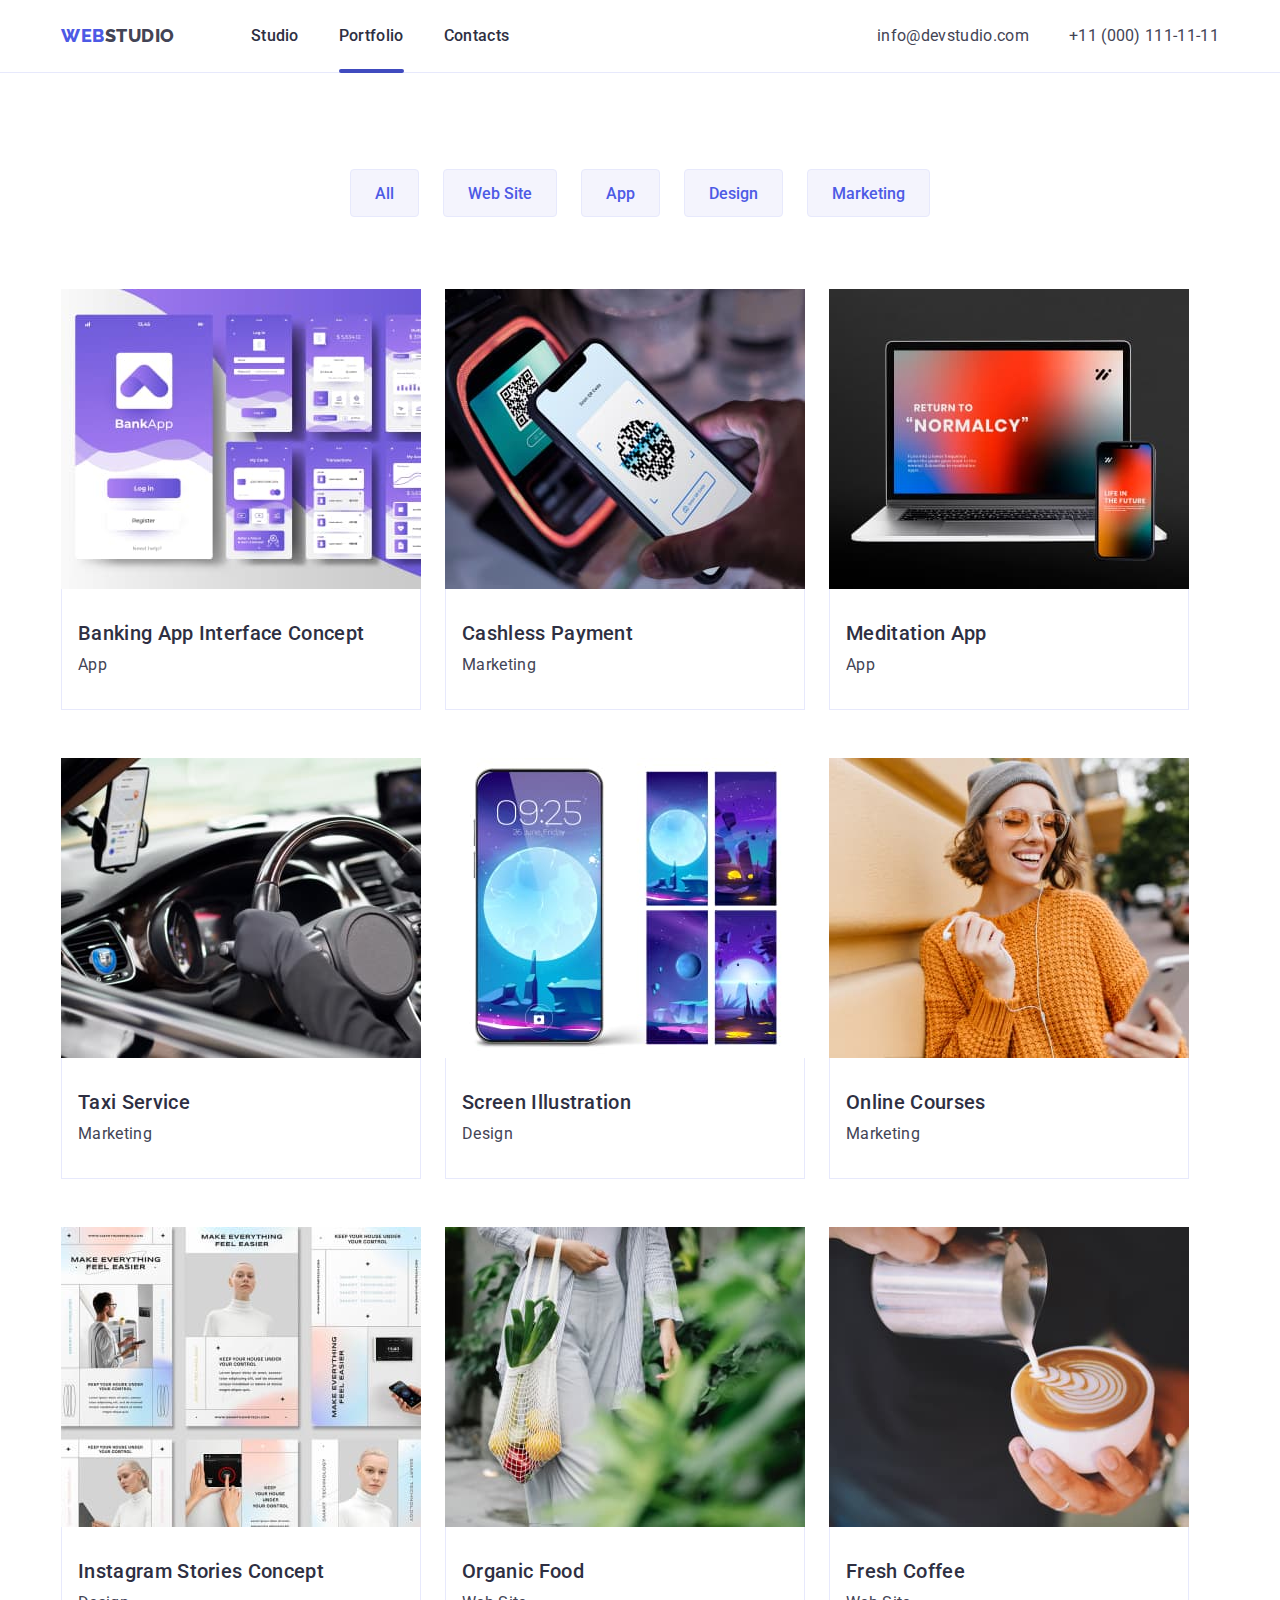
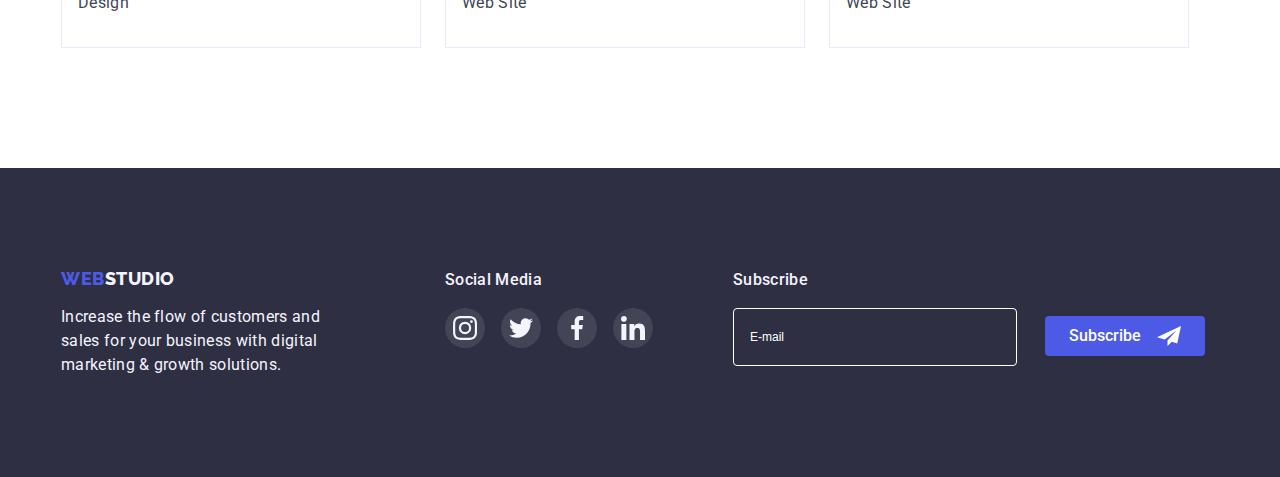
==== portfolio.html @ fed039e0 "Initial commit" ====
<!DOCTYPE html>
<html lang="en">
  <head>
    <meta charset="UTF-8" />
    <meta http-equiv="X-UA-Compatible" content="IE=edge" />
    <meta name="viewport" content="width=device-width, initial-scale=1.0" />
    <link
      href="https://fonts.googleapis.com/css2?family=Raleway:wght@800&family=Roboto:wght@400;500;700&display=swap"
      rel="stylesheet"
    />
    <link
      rel="stylesheet"
      href="https://cdnjs.cloudflare.com/ajax/libs/modern-normalize/1.1.0/modern-normalize.min.css"
      integrity="sha512-wpPYUAdjBVSE4KJnH1VR1HeZfpl1ub8YT/NKx4PuQ5NmX2tKuGu6U/JRp5y+Y8XG2tV+wKQpNHVUX03MfMFn9Q=="
      crossorigin="anonymous"
      referrerpolicy="no-referrer"
    />
    <link rel="stylesheet" href="./css/styles.css" />
    <title>Portfolio</title>
  </head>
  <body>
    <!-- Header Section - Done -->
    <header class="header-section">
      <div class="container">
        <div class="header-container">
          <nav class="navigation-tabs">
            <a href="./index.html" class="web-studio-title top-logo"
              ><span class="web-color">WEB</span>STUDIO</a
            >
            <ul class="tabs-list">
              <li><a href="./index.html" class="tab-item">Studio</a></li>
              <li>
                <a href="./portfolio.html" class="tab-item active">Portfolio</a>
              </li>
              <li><a href="#" class="tab-item">Contacts</a></li>
            </ul>
          </nav>
          <address class="address">
            <ul class="address-list">
              <li>
                <a href="mailto:info@devstudio.com" class="address-item"
                  >info@devstudio.com</a
                >
              </li>
              <li>
                <a href="tel:+110001111111" class="address-item"
                  >+11 (000) 111-11-11</a
                >
              </li>
            </ul>
          </address>
        </div>
      </div>
    </header>
    <!--Main Section - Unique -->
    <main>
      <!-- Portfolio Section -->
      <section class="portfolio-section">
        <!-- Portfolio Buttons - Done -->
        <h1 class="visually-hidden">Portfolio Tab</h1>
        <div class="container">
          <ul class="buttons-list">
            <li>
              <button type="button" class="button portfolio-button">All</button>
            </li>
            <li>
              <button type="button" class="button portfolio-button">
                Web Site
              </button>
            </li>
            <li>
              <button type="button" class="button portfolio-button">App</button>
            </li>
            <li>
              <button type="button" class="button portfolio-button">
                Design
              </button>
            </li>
            <li>
              <button type="button" class="button portfolio-button">
                Marketing
              </button>
            </li>
          </ul>
          <!-- Portfolio Cards -->
          <h2 class="visually-hidden">Cards</h2>
          <ul class="portfolio-list">
            <li class="portfolio-item">
              <a href="" class="portfolio-card">
                <div class="portfolio-hidden-container">
                  <img
                    src="./images/portfolio/1-banking-app-interface-concept.jpg"
                    alt="Banking App Interface Concept"
                    width="360"
                    height="300"
                  />
                  <div class="hidden-text-overlay">
                    <p class="portfolio-hidden-desc">
                      14 Stylish and User-Friendly App Design Concepts · Task
                      Manager App · Calorie Tracker App · Exotic Fruit Ecommerce
                      App · Cloud Storage App
                    </p>
                  </div>
                </div>
                <div class="portfolio-desc">
                  <h3 class="h3-title">Banking App Interface Concept</h3>
                  <p>App</p>
                </div>
              </a>
            </li>
            <li class="portfolio-item">
              <a href="" class="portfolio-card">
                <div class="portfolio-hidden-container">
                  <img
                    src="./images/portfolio/2-cashless-payment.jpg"
                    alt="Cashless Payment"
                    width="360"
                    height="300"
                  />
                  <div class="hidden-text-overlay">
                    <p class="portfolio-hidden-desc">
                      14 Stylish and User-Friendly App Design Concepts · Task
                      Manager App · Calorie Tracker App · Exotic Fruit Ecommerce
                      App · Cloud Storage App
                    </p>
                  </div>
                </div>
                <div class="portfolio-desc">
                  <h3 class="h3-title">Cashless Payment</h3>
                  <p>Marketing</p>
                </div>
              </a>
            </li>
            <li class="portfolio-item">
              <a href="" class="portfolio-card">
                <div class="portfolio-hidden-container">
                  <img
                    src="./images/portfolio/3-meditation-app.jpg"
                    alt="Meditaion App"
                    width="360"
                    height="300"
                  />
                  <div class="hidden-text-overlay">
                    <p class="portfolio-hidden-desc">
                      14 Stylish and User-Friendly App Design Concepts · Task
                      Manager App · Calorie Tracker App · Exotic Fruit Ecommerce
                      App · Cloud Storage App
                    </p>
                  </div>
                </div>
                <div class="portfolio-desc">
                  <h3 class="h3-title">Meditation App</h3>
                  <p>App</p>
                </div>
              </a>
            </li>
            <li class="portfolio-item">
              <a href="" class="portfolio-card">
                <div class="portfolio-hidden-container">
                  <img
                    src="./images/portfolio/4-taxi-service.jpg"
                    alt="Taxi Service"
                    width="360"
                    height="300"
                  />
                  <div class="hidden-text-overlay">
                    <p class="portfolio-hidden-desc">
                      14 Stylish and User-Friendly App Design Concepts · Task
                      Manager App · Calorie Tracker App · Exotic Fruit Ecommerce
                      App · Cloud Storage App
                    </p>
                  </div>
                </div>
                <div class="portfolio-desc">
                  <h3 class="h3-title">Taxi Service</h3>
                  <p>Marketing</p>
                </div>
              </a>
            </li>
            <li class="portfolio-item">
              <a href="" class="portfolio-card">
                <div class="portfolio-hidden-container">
                  <img
                    src="./images/portfolio/5-screen-illustrations.jpg"
                    alt="Screen Illustration"
                    width="360"
                    height="300"
                  />
                  <div class="hidden-text-overlay">
                    <p class="portfolio-hidden-desc">
                      14 Stylish and User-Friendly App Design Concepts · Task
                      Manager App · Calorie Tracker App · Exotic Fruit Ecommerce
                      App · Cloud Storage App
                    </p>
                  </div>
                </div>
                <div class="portfolio-desc">
                  <h3 class="h3-title">Screen Illustration</h3>
                  <p>Design</p>
                </div>
              </a>
            </li>
            <li class="portfolio-item">
              <a href="" class="portfolio-card">
                <div class="portfolio-hidden-container">
                  <img
                    src="./images/portfolio/6-online-courses.jpg"
                    alt="Online Courses"
                    width="360"
                    height="300"
                  />
                  <div class="hidden-text-overlay">
                    <p class="portfolio-hidden-desc">
                      14 Stylish and User-Friendly App Design Concepts · Task
                      Manager App · Calorie Tracker App · Exotic Fruit Ecommerce
                      App · Cloud Storage App
                    </p>
                  </div>
                </div>
                <div class="portfolio-desc">
                  <h3 class="h3-title">Online Courses</h3>
                  <p>Marketing</p>
                </div>
              </a>
            </li>
            <li class="portfolio-item">
              <a href="" class="portfolio-card">
                <div class="portfolio-hidden-container">
                  <img
                    src="./images/portfolio/7-instagram-stories-concept.jpg"
                    alt="Instagram Stories Concept"
                    width="360"
                    height="300"
                  />
                  <div class="hidden-text-overlay">
                    <p class="portfolio-hidden-desc">
                      14 Stylish and User-Friendly App Design Concepts · Task
                      Manager App · Calorie Tracker App · Exotic Fruit Ecommerce
                      App · Cloud Storage App
                    </p>
                  </div>
                </div>
                <div class="portfolio-desc">
                  <h3 class="h3-title">Instagram Stories Concept</h3>
                  <p>Design</p>
                </div>
              </a>
            </li>
            <li class="portfolio-item">
              <a href="" class="portfolio-card">
                <div class="portfolio-hidden-container">
                  <img
                    src="./images/portfolio/8-organic-food.jpg"
                    alt="Organic Food"
                    width="360"
                    height="300"
                  />
                  <div class="hidden-text-overlay">
                    <p class="portfolio-hidden-desc">
                      14 Stylish and User-Friendly App Design Concepts · Task
                      Manager App · Calorie Tracker App · Exotic Fruit Ecommerce
                      App · Cloud Storage App
                    </p>
                  </div>
                </div>
                <div class="portfolio-desc">
                  <h3 class="h3-title">Organic Food</h3>
                  <p>Web Site</p>
                </div>
              </a>
            </li>
            <li class="portfolio-item">
              <a href="" class="portfolio-card">
                <div class="portfolio-hidden-container">
                  <img
                    src="./images/portfolio/9-fresh-coffee.jpg"
                    alt="Fresh Coffee"
                    width="360"
                    height="300"
                  />
                  <div class="hidden-text-overlay">
                    <p class="portfolio-hidden-desc">
                      14 Stylish and User-Friendly App Design Concepts · Task
                      Manager App · Calorie Tracker App · Exotic Fruit Ecommerce
                      App · Cloud Storage App
                    </p>
                  </div>
                </div>
                <div class="portfolio-desc">
                  <h3 class="h3-title">Fresh Coffee</h3>
                  <p>Web Site</p>
                </div>
              </a>
            </li>
          </ul>
        </div>
      </section>
    </main>
    <!-- Footer Section - Done -->
    <footer class="footer">
      <div class="container">
        <div class="footer-list">
          <div class="footer-content">
            <a href="./index.html" class="web-studio-title bottom-logo"
              ><span class="web-color">WEB</span
              ><span class="studio-color">STUDIO</span></a
            >
            <p class="footer-text">
              Increase the flow of customers and sales for your business with
              digital marketing & growth solutions.
            </p>
          </div>
          <div class="footer-social-container">
            <p class="footer-text footer-title">Social Media</p>
            <ul class="footer-socials-list">
              <li>
                <a class="social-link footer-link" href="#">
                  <svg class="footer-icon">
                    <use href="./images/icons.svg#instagram"></use>
                  </svg>
                </a>
              </li>
              <li>
                <a class="social-link footer-link" href="#">
                  <svg class="footer-icon">
                    <use href="./images/icons.svg#twitter"></use>
                  </svg>
                </a>
              </li>
              <li>
                <a class="social-link footer-link" href="#">
                  <svg class="footer-icon">
                    <use href="./images/icons.svg#facebook"></use>
                  </svg>
                </a>
              </li>
              <li>
                <a class="social-link footer-link" href="#">
                  <svg class="footer-icon">
                    <use href="./images/icons.svg#linkedin"></use>
                  </svg>
                </a>
              </li>
            </ul>
          </div>
          <form class="subscribe-container">
            <label
              for="footer-email"
              class="footer-text footer-title footer-label"
              >Subscribe</label
            >
            <input
              type="email"
              name="email"
              class="footer-input footer-text"
              id="footer-email"
              placeholder="E-mail"
            />
            <button type="submit" class="button footer-button">
              Subscribe<svg class="footer-icon button-footer-icon">
                <use href="./images/icons.svg#telegram"></use>
              </svg>
            </button>
          </form>
        </div>
      </div>
    </footer>
  </body>
</html>
---- css/styles.css ----
:root {
    /* Main Title: Color */
    --h1-textButton-background: #FFFFFF;
    /* Additionaly Title: Color */
    --h2-h3-background: #2E2F42;
    /* Main Navigation, Adress: Color */
    --nav-adress-p: #434455;
    /* Span, Main Title Button Background: Color */
    --span-activeButton: #4D5AE5;
    /* Footer Studio Word, Third Section Background: Color */
    --background-studioWord-text: #F4F4FD;
    /* Non-Active Buttons Background */
    --nonActiveButtonsBackground: #E7E9FC;
    /* Active Button Portfolio Background */
    --activeButtonPortfolio: #404BBF;

    /* Border Customers Icons Color*/
    --borderCustomersIcon: #8E8F99;
    /* Focus/Hover Footer Background Color */
    --footerActiveBackgroungColor: #31D0AA;
    /* Background Modal Color */
    --modal-Background: #FCFCFC;

    /* Transition Type Function */
    --type-function: cubic-bezier(0.4, 0, 0.2, 1);
    /* Transition Time Function */
    --time-function: 250ms;
}

/* /////////////////////////////////////////////////////////////////////////////// */
/* /////////////////////////////// All Page  ///////////////////////////////////// */
/* /////////////////////////////////////////////////////////////////////////////// */

body {
    margin: 0 auto;

    font-family: Roboto, sans-serif;
    font-size: 16px;
    line-height: 1.5;
    letter-spacing: 0.02em;

    background-color: var(--h1-textButton-background);
    color: var(--nav-adress-p);
}
h1, h2, h3, h4, h5, h6, p, ul {
    margin: 0;
}
img {
    display: block;
    
    max-width: 100%;
    height: auto;
}
ul {
    list-style: none;

    margin: 0;
    padding: 0;
}
textarea {
    resize: none;
}
.container {
    width: 1158px;

    padding-left: 15px;
    padding-right: 15px;
    margin: 0 auto;
}
.web-studio-title {
    font-family: Raleway, sans-serif;
    font-weight: 800;
    font-size: 18px;
    line-height: 1.17;
    letter-spacing: 0.03em;
    text-decoration: none;

    color: var(--nav-adress-p);
}
.button {
    display: inline-block;

    font-family: Roboto, sans-serif;
    font-weight: 500;
    font-size: 16px;
    line-height: 1.5;

    cursor: pointer;
}
.h2-title {
    font-weight: 700;
    font-size: 36px;
    line-height: 1.1;
    text-align: center;

    margin-bottom: 72px;

    color: var(--h2-h3-background);
}
.h3-title {
    font-weight: 500;
    font-size: 20px;
    line-height: 1.2;

    margin-bottom: 8px;

    color: var(--h2-h3-background);
}
.visually-hidden {
    position: absolute;
    width: 1px;
    height: 1px;
    margin: -1px;
    border: 0;
    padding: 0;
    white-space: nowrap;
    clip-path: inset(100%);
    clip: rect(0 0 0 0);
    overflow: hidden;
}
.social-link {
    display: flex;
    width: 40px;
    height: 40px;

    justify-content: center;
    align-items: center;

    border-radius: 50%;
}
/* /////////////////////////////////////////////////////////////////////////////// */
/* ////////////////////////////// Header Section ///////////////////////////////// */
/* /////////////////////////////////////////////////////////////////////////////// */

.header-section {
    border-bottom: 1px solid var(--nonActiveButtonsBackground);
}
.header-container {
    display: flex;
}
.top-logo {
    padding-top: 25px;
    padding-bottom: 25px;
    margin-right: 76px;
}
.web-color {
    color: var(--span-activeButton);
}
.navigation-tabs {
    display: flex;
}
.tabs-list {
    display: flex;
    
    gap: 40px;
}
.tab-item {
    position: relative;
    display: block;
    font-weight: 500;
    text-decoration: none;

    padding-top: 24px;
    padding-bottom: 24px;

    color: var(--h2-h3-background);

    transition: color var(--time-function) var(--type-function);
}
.tab-item.active::after {
    position: absolute;
    bottom: 0;
    transform: translateY(1px);

    content: "";
    display: block;

    width: 100%;
    height: 4px;
    border-radius: 2px;

    background-color: var(--activeButtonPortfolio);
}
.tab-item:hover, .tab-item:focus {
    color: var(--activeButtonPortfolio);
}
.address {
    margin-left: auto;
}
.address-list {
    display: flex;

    gap: 40px;
}
.address-item {
    display: block;
    font-style: normal;
    text-decoration: none;

    padding-top: 24px;
    padding-bottom: 24px;

    color: var(--nav-adress-p);

    transition: color var(--time-function) var(--type-function);
}
.address-item:hover, .address-item:focus {
    color: var(--activeButtonPortfolio);
}

/* /////////////////////////////////////////////////////////////////////////////// */
/* /////////////////////////////// Studio Tab //////////////////////////////////// */
/* /////////////////////////////////////////////////////////////////////////////// */

/* /////////////*/
/* Hero Section */
/* //////////// */
.hero-section {
    padding-top: 188px;
    padding-bottom: 188px;

    background-color: var(--h2-h3-background);
}
.overlay {
    max-width: 1440px;

    margin: 0 auto;

    background-image: linear-gradient(to right, 
    rgba(46, 47, 66, 0.7), 
    rgba(46, 47, 66, 0.7)), 
    url(../images/hero/hero-background.jpg);
    background-repeat: no-repeat;
    background-position: center;
    background-size: cover;
}
.hero-container {
    position: relative;

    width: 496px;

    text-align: center;

    margin: 0 auto;
}
.h1-title {
    font-weight: 700;
    font-size: 56px;
    line-height: 1.1;
    text-align: center;

    margin: 0px auto 48px auto;

    color: var(--h1-textButton-background);
}
.hero-button {
    text-decoration: none;

    border-radius: 4px;
    border: none;

    padding: 16px 32px;
    margin: auto auto 0px auto;

    color: var(--h1-textButton-background);
    background-color: var(--span-activeButton);
    box-shadow: 0px 4px 4px rgba(0, 0, 0, 0.15);

    transition: background-color var(--time-function) var(--type-function),
    box-shadow var(--time-function) var(--type-function);
}
.hero-button:hover,
.hero-button:focus {
    color: var(--h1-textButton-background);
    background-color: var(--activeButtonPortfolio);
    box-shadow: 0px 4px 4px rgba(0, 0, 0, 0.15);
}

/* ////////////////////////////////////////////////////////////////////////////// */
/* ///////////////////////// Modal ////////////////////////////////////////////// */
/* ////////////////////////////////////////////////////////////////////////////// */

.backdrop {
    position: fixed;
    top: 0;
    left: 0;
    opacity: 1;

    width: 100%;
    height: 100%;

    background-color: rgba(46, 47, 66, 0.4);

    transition: opacity var(--time-function) var(--type-function);
}
.backdrop.is-hidden {
    visibility: 0;
    opacity: 0;
    pointer-events: none;
}
.backdrop.is-hidden .modal {
    transform: translate(-50%, -50%) scale(0.8);
}
.modal {
    position: absolute;
    top: 50%;
    left: 50%;
    transform: translate(-50%, -50%);

    width: 408px;
    border-radius: 4px;

    padding: 72px 24px 24px 24px;

    background-color: var(--modal-Background);
    box-shadow: 0px 1px 1px rgba(0, 0, 0, 0.14),
    0px 1px 3px rgba(0, 0, 0, 0.12),
    0px 2px 1px rgba(0, 0, 0, 0.2);

    transition: transform var(--time-function) var(--type-function);
}
.modal-title {
    font-size: 16px;
    text-align: center;

    margin-bottom: 16px;
}
.modal-name {
    display: inline-block;

    font-size: 12px;
    line-height: 14px;
    
    margin-bottom: 4px;

    color: var(--borderCustomersIcon);
}
.modal-input-field {
    position: relative;

    margin-bottom: 8px;
}
.modal-input {
    width: 360px;
    height: 40px;

    padding-top: 11px;
    padding-bottom: 11px;
    padding-left: 38px;

    outline: none;

    border-radius: 4px;
    border: 1px solid var(--borderCustomersIcon);

    color: var(--nav-adress-p);

    transition: border-color var(--time-function) var(--type-function);
}
.modal-input.comment {
    height: 120px;

    margin-bottom: 16px;
    padding-left: 16px;
}
.modal-checkbox {
    width: 16px;
    height: 16px;

    border-radius: 2px;
    border: 1px solid var(--h2-h3-background);
}
.checkbox-name {
    display: flex;
    font-size: 12px;
    line-height: 14px;

    margin-bottom: 16px;
    gap: 8px;

    justify-content: flex-start;
    align-items: center;
        
    color: var(--borderCustomersIcon);
}
.modal-input:focus-within {
    border-color: var(--span-activeButton);
}
.modal-button-close {
    position: absolute;
    top: 0;
    right: 0;
    transform: translate(-24px, 24px);
    border-radius: 50%;

    display: flex;
    justify-content: center;
    align-items: center;

    width: 24px;
    height: 24px;

    cursor: pointer;

    background: var(--nonActiveButtonsBackground);
    border: 1px solid rgba(0, 0, 0, 0.1);

    transition: background-color var(--time-function) var(--type-function),
    fill var(--time-function) var(--type-function),
    border var(--time-function) var(--type-function);
}
.close-button-icon {
    width: 8px;
    height: 8px;

    fill: var(--h2-h3-background);
}
.modal-icon {
    position: absolute;
    left: 16px;

    fill: var(--h2-h3-background);

    transition: fill var(--time-function) var(--type-function);
}
.modal-icon.person {
    top: 11px;

    width: 18px;
    height: 18px;
}
.modal-icon.phone {
    top: 8px;

    width: 18px;
    height: 24px;
}
.modal-icon.email {
    top: 8px;

    width: 18px;
    height: 24px;
}
.modal-input:focus-within + .modal-icon {
    fill: var(--span-activeButton);
}
.modal-button-close:hover,
.modal-button-close:focus {
    background-color: var(--activeButtonPortfolio);
    border: transparent;
}
.modal-button-close:hover .close-button-icon {
    fill: var(--h1-textButton-background);
}
.modal-button-close:focus .close-button-icon {
    fill: var(--h1-textButton-background);
}
.modal-button {
    display: block;

    min-width: 169px;

    margin: 0 auto;
}
.privacy-policy {
    color: var(--span-activeButton);
}
.comment::placeholder {
    color: rgba(46, 47, 66, 0.4);
}
.checkbox-icon {
    width: 16px;
    height: 16px;

    padding: 4px 3px;

    border: 1px solid var(--h2-h3-background);
    border-radius: 2px;

    fill: transparent;

    transition: fill var(--time-function) var(--type-function),
    background-color var(--time-function) var(--type-function),
    border-color var(--time-function) var(--type-function);
}
.modal-checkbox:checked + .checkbox-icon {
    fill: var(--background-studioWord-text);
    background-color: var(--activeButtonPortfolio);
    border-color: transparent;
}
/* //////////////// */
/* Features Section */
/* //////////////// */
.features-section {
    padding-top: 120px;
    padding-bottom: 120px;
}
.feature-list {
    display: flex;

    gap: 24px;
}
.feature-item {
    width: calc((100% - 72px) / 4);
}
.feature-icon-container {
    display: flex;
    justify-content: center;
    align-items: center;
    
    width: 264px;
    height: 112px;

    margin-bottom: 8px;

    border-radius: 4px;

    background-color: var(--background-studioWord-text);
}
.feature-icon {
    width: 64px;
    height: 64px;
}
/* ///////////////////////// */
/* What Are We Doing Section */
/* ///////////////////////// */
.waw-doing-section {
    padding-bottom: 120px;
}
.work-list {
    display: flex;
}
.work-item {
    margin-right: 24px;
}
/* //////////////// */
/* Our Team Section */
/* //////////////// */
.our-team-section {
    padding-top: 120px;
    padding-bottom: 120px;

    background-color: var(--background-studioWord-text);
}
.team-list {
    display: flex;

    gap: 24px;
}
.team-item {
    text-align: center;

    border-radius: 0px 0px 4px 4px;
    box-shadow: 0px 1px 6px rgba(46, 47, 66, 0.08), 
    0px 1px 1px rgba(46, 47, 66, 0.16), 
    0px 2px 1px rgba(46, 47, 66, 0.08);

    background-color: var(--h1-textButton-background);
}
.team-desc {
    padding-top: 32px;
    padding-bottom: 32px;
}
.team-socials {
    display: flex;

    justify-content: center;
    margin-top: 8px;
    gap: 24px;
}
.team-link {
    background-color: var(--span-activeButton);

    transition: background-color var(--time-function) var(--type-function);
}
.team-link:hover,
.team-link:focus {
    background-color: var(--activeButtonPortfolio);
}
.team-icon {
    width: 16px;
    height: 16px;
    fill: var(--background-studioWord-text);
}
/* ///////////////// */
/* Customers Section */
/* ///////////////// */
.customers-section {
    padding-top: 120px;
    padding-bottom: 120px;
}
.customers-list {
    display: flex;
    gap: 24px;
}
.customer-item {
    width: calc((100%-120)/6);
}
.customer-link {
    display: flex;
    justify-content: center;
    align-items: center;

    display: block;

    width: 100%;
    height: 88px;

    border-radius: 4px;
    border: 1px solid var(--borderCustomersIcon);

    transition: fill var(--time-function) var(--type-function), 
    border var(--time-function) var(--type-function);
}
.customer-link:hover, 
.customer-link:focus {
    border: 1px solid var(--activeButtonPortfolio);
}
.customer-link:hover,
.customer-link:focus svg {
    fill: var(--activeButtonPortfolio);
}
.customer-icon {
    width: 168px;
    height: 88px;

    padding: 16px 32px;

    fill: var(--borderCustomersIcon);

    transition: fill var(--time-function) var(--type-function);
}
.customer-icon:hover,
.customer-icon:focus {
    fill: var(--activeButtonPortfolio);
}

/* /////////////////////////////////////////////////////////////////////////////// */
/* //////////////////////////// Portfolio Tab //////////////////////////////////// */
/* /////////////////////////////////////////////////////////////////////////////// */

/* ///////////////// */
/* Portfolio Section */
/* ///////////////// */
.portfolio-section {
    padding-top: 96px;
    padding-bottom: 120px;
}
.buttons-list {
    display: flex;
    justify-content: center;

    margin-bottom: 72px;
    gap: 24px;
}
.portfolio-button {
    height: 48px;
    padding: 12px 24px;

    border: 1px solid var(--nonActiveButtonsBackground);
    border-radius: 4px;

    color: var(--span-activeButton);
    background-color: var(--background-studioWord-text);

    transition: color var(--time-function) var(--type-function),
    backfround-color var(--time-function) var(--type-function),
    box-shadow var(--time-function) var(--type-function),
    border-color var(--time-function) var(--type-function);
}
.portfolio-button:hover,
.portfolio-button:focus {
    color: var(--h1-textButton-background);
    background-color: var(--span-activeButton);
    box-shadow: 0px 3px 1px rgba(0, 0, 0, 0.1),
    0px 2px 1px rgba(0, 0, 0, 0.08),
    0px 2px 2px rgba(0, 0, 0, 0.12);
    border-color: transparent;
}
.portfolio-list {
    display: flex;
    flex-wrap: wrap;
}
.portfolio-item {
    width: ((100%-48px)/3);

    transition: box-shadow var(--time-function) var(--type-function);
}
.portfolio-card:hover .hidden-text-overlay, 
.portfolio-card:focus .hidden-text-overlay {
    transform: translateY(0);
}
.portfolio-item:not(:nth-child(3n)) {
    margin-right: 24px;
}
.portfolio-item:not(:nth-last-child(-n+3)) {
    margin-bottom: 48px;
}
.portfolio-item:hover,
.portfolio-item:focus {
    box-shadow: 0px 1px 6px rgba(46, 47, 66, 0.08), 
    0px 1px 1px rgba(46, 47, 66, 0.16), 
    0px 2px 1px rgba(46, 47, 66, 0.08);
}
.portfolio-desc {
    padding-top: 32px;
    padding-bottom: 32px;
    padding-left: 16px;

    border: 1px solid var(--nonActiveButtonsBackground);
    border-top: none;
}
.portfolio-card {
    text-decoration: none;
}
.portfolio-card p {
    color: var(--nav-adress-p);
}
.portfolio-hidden-container {
    position: relative;
    overflow: hidden;
}
.hidden-text-overlay {
    position: absolute;
    display: inline-block;
    top: 0;
    left: 0;

    width: 100%;
    height: 100%;

    background-color: var(--span-activeButton);

    transform: translateY(100%);

    transition: transform var(--time-function) var(--type-function);
}
.portfolio-hidden-desc {
    position: absolute;
    top: 40px;
    left: 50%;
    transform: translate(-50%);
        
    width: 296px;
}
.hidden-text-overlay p {
    color: var(--background-studioWord-text);
}
/* /////////////////////////////////////////////////////////////////////////////// */
/* //////////////////////////// Footer Section /////////////////////////////////// */
/* /////////////////////////////////////////////////////////////////////////////// */

.footer {
    padding-top: 100px;
    padding-bottom: 100px;

    background-color: var(--h2-h3-background);
}
.footer-list {
    display: flex;
}
.bottom-logo {
    display: block;

    margin-bottom: 16px;
}
.footer-content {
     width: 264px;
     margin-right: 120px;
}
.studio-color, .footer-text {
    color: var(--background-studioWord-text);
}
.footer-title {
    font-weight: 500;

    margin-bottom: 16px;
}
.footer-socials-list {
    display: flex;

    gap: 16px;
}
.footer-social-container{
    margin-right: 80px;
}
.footer-icon {
    width: 24px;
    height: 24px;

    fill: var(--background-studioWord-text);
}
.footer-link {
    background-color: rgba(255,255,255,0.1);

    transition: background-color var(--time-function) var(--type-function);
}
.footer-link:hover,
.footer-link:focus {
    background-color: var(--footerActiveBackgroungColor);
    opacity: 1;
}
.footer-button {
    position: relative;
    height: 40px;

    padding: 8px 64px 8px 24px;

    border-radius: 4px;
    border: none;
        
    color: var(--h1-textButton-background);
    background-color: var(--span-activeButton);

    transition: background-color var(--time-function) var(--type-function);
}
.footer-button:focus,
.footer-button:hover {
    color: var(--h1-textButton-background);
    background-color: var(--activeButtonPortfolio);
}
.footer-input {
    height: 40px;
    width: 264px;

    font-size: 12px;

    margin-right: 24px;
    padding-top: 8px;
    padding-bottom: 8px;
    padding-left: 16px;

    outline: none;

    border-radius: 4px;
    border: 1px solid var(--h1-textButton-background);

    color: var(--h1-textButton-background);
    background-color: transparent;

    transition: border-color var(--time-function) var(--type-function);
}
.footer-input:focus-within {
    border-color: var(--span-activeButton);
}
.footer-input::placeholder {
    color: var(--h1-textButton-background);
}
.button-footer-icon {
    position: absolute;

    margin-left: 16px;

    fill: var(--h1-textButton-background);
}
.footer-label {
    display: block;
    margin-bottom: 16px;
}
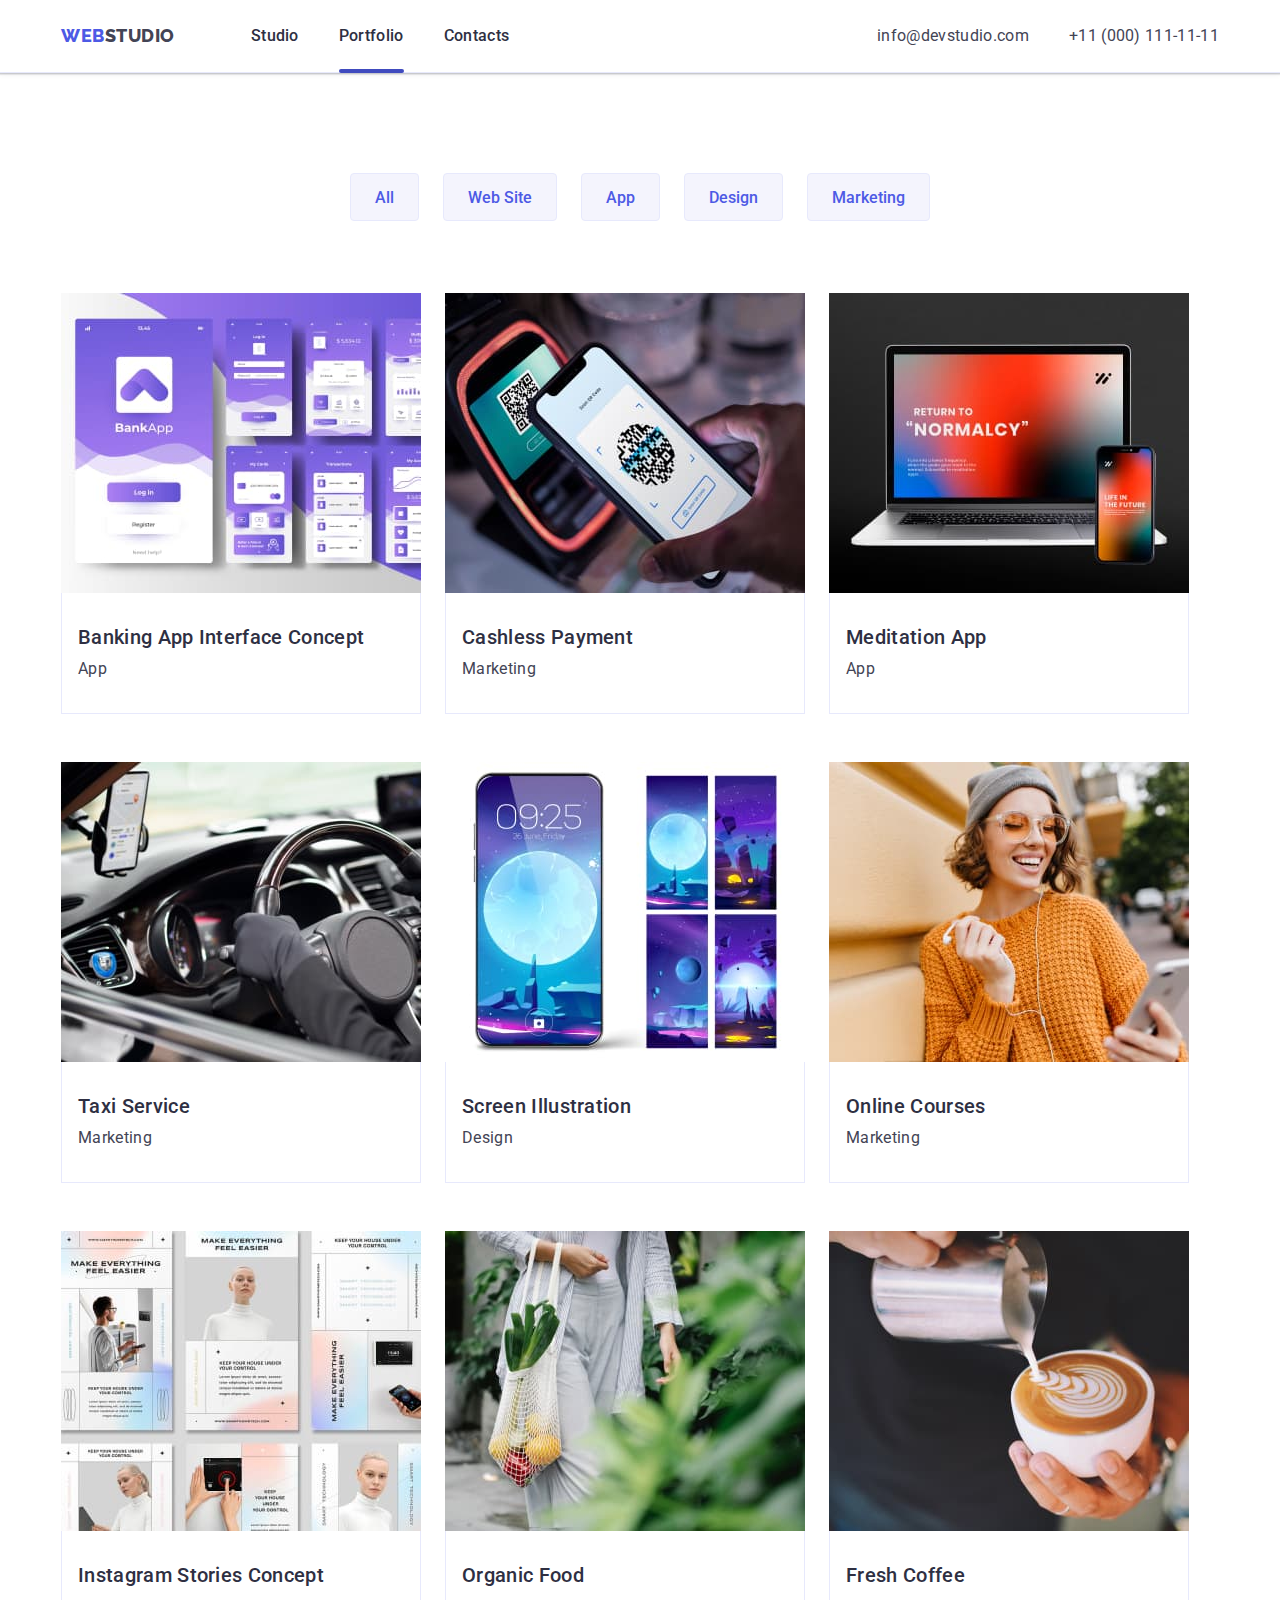
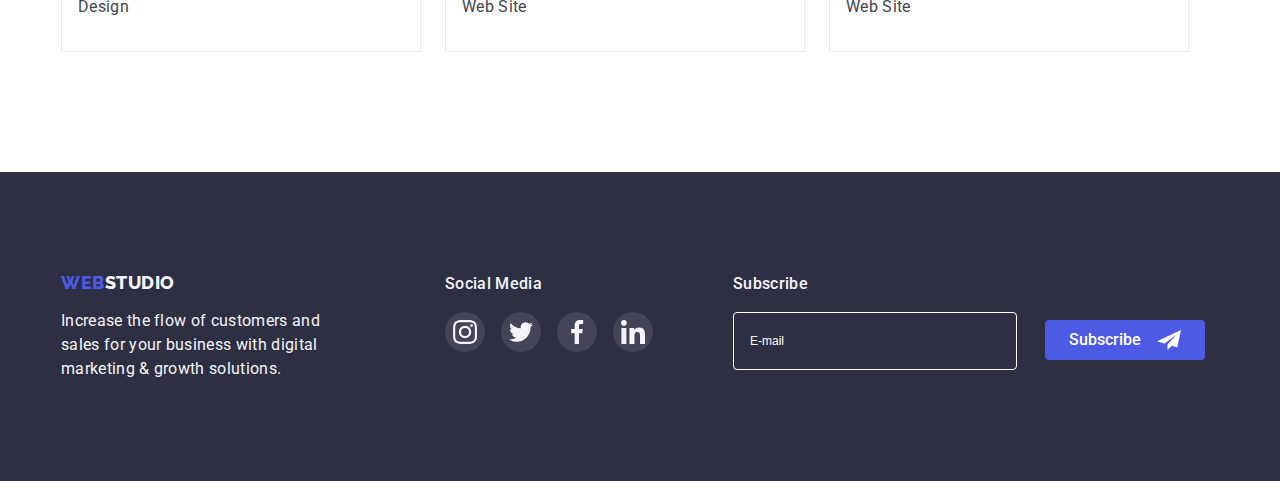
==== commit 0cd0f6f9: "all add" ====
--- a/portfolio.html
+++ b/portfolio.html
@@ -38,17 +38,36 @@
           <address class="address">
             <ul class="address-list">
               <li>
-                <a href="mailto:info@devstudio.com" class="address-item"
+                <a
+                  href="mailto:info@devstudio.com"
+                  class="address-item mail-address"
                   >info@devstudio.com</a
                 >
               </li>
               <li>
-                <a href="tel:+110001111111" class="address-item"
+                <a href="tel:+110001111111" class="address-item phone-address"
                   >+11 (000) 111-11-11</a
                 >
               </li>
             </ul>
           </address>
+          <!-- MOBILE BUTTON -->
+          <button
+            type="button"
+            class="header-mobile-button js-open-menu"
+            aria-expanded="false"
+            aria-controls="mobile-menu"
+          >
+            <svg
+              class="menu-icon-button"
+              aria-label="Переключатель мобильного меню"
+            >
+              <use
+                class="burger-icon"
+                href="./images/icons.svg#burger-menu"
+              ></use>
+            </svg>
+          </button>
         </div>
       </div>
     </header>
@@ -103,7 +122,9 @@
                   </div>
                 </div>
                 <div class="portfolio-desc">
-                  <h3 class="h3-title">Banking App Interface Concept</h3>
+                  <h3 class="h3-title portfolio-title">
+                    Banking App Interface Concept
+                  </h3>
                   <p>App</p>
                 </div>
               </a>
@@ -126,7 +147,7 @@
                   </div>
                 </div>
                 <div class="portfolio-desc">
-                  <h3 class="h3-title">Cashless Payment</h3>
+                  <h3 class="h3-title portfolio-title">Cashless Payment</h3>
                   <p>Marketing</p>
                 </div>
               </a>
@@ -149,7 +170,7 @@
                   </div>
                 </div>
                 <div class="portfolio-desc">
-                  <h3 class="h3-title">Meditation App</h3>
+                  <h3 class="h3-title portfolio-title">Meditation App</h3>
                   <p>App</p>
                 </div>
               </a>
@@ -172,7 +193,7 @@
                   </div>
                 </div>
                 <div class="portfolio-desc">
-                  <h3 class="h3-title">Taxi Service</h3>
+                  <h3 class="h3-title portfolio-title">Taxi Service</h3>
                   <p>Marketing</p>
                 </div>
               </a>
@@ -195,7 +216,7 @@
                   </div>
                 </div>
                 <div class="portfolio-desc">
-                  <h3 class="h3-title">Screen Illustration</h3>
+                  <h3 class="h3-title portfolio-title">Screen Illustration</h3>
                   <p>Design</p>
                 </div>
               </a>
@@ -218,7 +239,7 @@
                   </div>
                 </div>
                 <div class="portfolio-desc">
-                  <h3 class="h3-title">Online Courses</h3>
+                  <h3 class="h3-title portfolio-title">Online Courses</h3>
                   <p>Marketing</p>
                 </div>
               </a>
@@ -241,7 +262,9 @@
                   </div>
                 </div>
                 <div class="portfolio-desc">
-                  <h3 class="h3-title">Instagram Stories Concept</h3>
+                  <h3 class="h3-title portfolio-title">
+                    Instagram Stories Concept
+                  </h3>
                   <p>Design</p>
                 </div>
               </a>
@@ -264,7 +287,7 @@
                   </div>
                 </div>
                 <div class="portfolio-desc">
-                  <h3 class="h3-title">Organic Food</h3>
+                  <h3 class="h3-title portfolio-title">Organic Food</h3>
                   <p>Web Site</p>
                 </div>
               </a>
@@ -287,7 +310,7 @@
                   </div>
                 </div>
                 <div class="portfolio-desc">
-                  <h3 class="h3-title">Fresh Coffee</h3>
+                  <h3 class="h3-title portfolio-title">Fresh Coffee</h3>
                   <p>Web Site</p>
                 </div>
               </a>
@@ -300,55 +323,54 @@
     <footer class="footer">
       <div class="container">
         <div class="footer-list">
-          <div class="footer-content">
-            <a href="./index.html" class="web-studio-title bottom-logo"
-              ><span class="web-color">WEB</span
-              ><span class="studio-color">STUDIO</span></a
-            >
-            <p class="footer-text">
-              Increase the flow of customers and sales for your business with
-              digital marketing & growth solutions.
-            </p>
-          </div>
-          <div class="footer-social-container">
-            <p class="footer-text footer-title">Social Media</p>
-            <ul class="footer-socials-list">
-              <li>
-                <a class="social-link footer-link" href="#">
-                  <svg class="footer-icon">
-                    <use href="./images/icons.svg#instagram"></use>
-                  </svg>
-                </a>
-              </li>
-              <li>
-                <a class="social-link footer-link" href="#">
-                  <svg class="footer-icon">
-                    <use href="./images/icons.svg#twitter"></use>
-                  </svg>
-                </a>
-              </li>
-              <li>
-                <a class="social-link footer-link" href="#">
-                  <svg class="footer-icon">
-                    <use href="./images/icons.svg#facebook"></use>
-                  </svg>
-                </a>
-              </li>
-              <li>
-                <a class="social-link footer-link" href="#">
-                  <svg class="footer-icon">
-                    <use href="./images/icons.svg#linkedin"></use>
-                  </svg>
-                </a>
-              </li>
-            </ul>
+          <div class="footer-tablet-container">
+            <div class="footer-info-container">
+              <a href="./index.html" class="web-studio-title bottom-logo"
+                ><span class="web-color">WEB</span
+                ><span class="studio-color">STUDIO</span></a
+              >
+              <p class="footer-text">
+                Increase the flow of customers and sales for your business with
+                digital marketing & growth solutions.
+              </p>
+            </div>
+            <div class="footer-socials-container">
+              <p class="footer-text footer-title">Social Media</p>
+              <ul class="footer-socials-list">
+                <li>
+                  <a class="social-link footer-link" href="#">
+                    <svg class="footer-icon">
+                      <use href="./images/icons.svg#instagram"></use>
+                    </svg>
+                  </a>
+                </li>
+                <li>
+                  <a class="social-link footer-link" href="#">
+                    <svg class="footer-icon">
+                      <use href="./images/icons.svg#twitter"></use>
+                    </svg>
+                  </a>
+                </li>
+                <li>
+                  <a class="social-link footer-link" href="#">
+                    <svg class="footer-icon">
+                      <use href="./images/icons.svg#facebook"></use>
+                    </svg>
+                  </a>
+                </li>
+                <li>
+                  <a class="social-link footer-link" href="#">
+                    <svg class="footer-icon">
+                      <use href="./images/icons.svg#linkedin"></use>
+                    </svg>
+                  </a>
+                </li>
+              </ul>
+            </div>
           </div>
           <form class="subscribe-container">
-            <label
-              for="footer-email"
-              class="footer-text footer-title footer-label"
-              >Subscribe</label
-            >
+            <p class="footer-text footer-title">Subscribe</p>
+            <label for="footer-email" class="visually-hidden">Subscribe</label>
             <input
               type="email"
               name="email"
@@ -365,5 +387,75 @@
         </div>
       </div>
     </footer>
+    <!-- MOBILE MENU -->
+    <div class="mobile-modal js-menu-container" id="mobile-menu">
+      <button type="button" class="modal-button-close js-close-menu">
+        <svg class="close-button-icon">
+          <use href="./images/icons.svg#close-button"></use>
+        </svg>
+      </button>
+      <div class="mobile-container">
+        <ul class="mobile-tab-list">
+          <li class="mobile-tab-item">
+            <a href="./index.html" class="h3-title mobile-tab-item">Studio</a>
+          </li>
+          <li class="mobile-tab-item">
+            <a
+              href="./portfolio.html"
+              class="h3-title mobile-tab-item active-menu"
+              >Portfolio</a
+            >
+          </li>
+          <li class="mobile-tab-item">
+            <a href="#" class="h3-title mobile-tab-item">Contacts</a>
+          </li>
+        </ul>
+        <div class="mobile-address-container">
+          <ul class="mobile-address-list">
+            <li class="mobile-address-item">
+              <a href="tel:+110001111111" class="phone-mobile"
+                >+11 (000) 111-11-11</a
+              >
+            </li>
+            <li class="mobile-address-item">
+              <a href="mailto:info@devstudio.com" class="mail-mobile"
+                >info@devstudio.com</a
+              >
+            </li>
+          </ul>
+          <ul class="modal-socials mobile-menu">
+            <li>
+              <a class="social-link team-link" href="#">
+                <svg class="mobile-icon">
+                  <use href="./images/icons.svg#instagram"></use>
+                </svg>
+              </a>
+            </li>
+            <li>
+              <a class="social-link team-link" href="#">
+                <svg class="mobile-icon">
+                  <use href="./images/icons.svg#twitter"></use>
+                </svg>
+              </a>
+            </li>
+            <li>
+              <a class="social-link team-link" href="#">
+                <svg class="mobile-icon">
+                  <use href="./images/icons.svg#facebook"></use>
+                </svg>
+              </a>
+            </li>
+            <li>
+              <a class="social-link team-link" href="#">
+                <svg class="mobile-icon">
+                  <use href="./images/icons.svg#linkedin"></use>
+                </svg>
+              </a>
+            </li>
+          </ul>
+        </div>
+      </div>
+    </div>
+    <script src="./js/mobile-menu.js"></script>
   </body>
 </html>
--- a/css/styles.css
+++ b/css/styles.css
@@ -1,72 +1,42 @@
 :root {
-    /* Main Title: Color */
-    --h1-textButton-background: #FFFFFF;
-    /* Additionaly Title: Color */
+    /* Colors */
+    --h1-buttonText-background: #FFFFFF;
     --h2-h3-background: #2E2F42;
-    /* Main Navigation, Adress: Color */
-    --nav-adress-p: #434455;
-    /* Span, Main Title Button Background: Color */
-    --span-activeButton: #4D5AE5;
-    /* Footer Studio Word, Third Section Background: Color */
+    --nav-address-p: #434455;
+    --border-noActiveButton: #E7E9FC;
+    --footerActiveBackgroung: #31D0AA;
+    --activeButtonPortfolio-hover-focus: #404BBF;
+    --span-activeButton-background: #4D5AE5;
     --background-studioWord-text: #F4F4FD;
-    /* Non-Active Buttons Background */
-    --nonActiveButtonsBackground: #E7E9FC;
-    /* Active Button Portfolio Background */
-    --activeButtonPortfolio: #404BBF;
-
-    /* Border Customers Icons Color*/
-    --borderCustomersIcon: #8E8F99;
-    /* Focus/Hover Footer Background Color */
-    --footerActiveBackgroungColor: #31D0AA;
-    /* Background Modal Color */
-    --modal-Background: #FCFCFC;
-
-    /* Transition Type Function */
-    --type-function: cubic-bezier(0.4, 0, 0.2, 1);
-    /* Transition Time Function */
-    --time-function: 250ms;
-}
-
-/* /////////////////////////////////////////////////////////////////////////////// */
-/* /////////////////////////////// All Page  ///////////////////////////////////// */
-/* /////////////////////////////////////////////////////////////////////////////// */
+    --border-customersIcon: #8E8F99;
+    --modal-background: #FCFCFC;
+
+    /* Animations */
+    --animation: 250ms cubic-bezier(0.4, 0, 0.2, 1);
+}
 
 body {
+    position: relative;
     margin: 0 auto;
-
     font-family: Roboto, sans-serif;
     font-size: 16px;
     line-height: 1.5;
     letter-spacing: 0.02em;
-
-    background-color: var(--h1-textButton-background);
-    color: var(--nav-adress-p);
-}
-h1, h2, h3, h4, h5, h6, p, ul {
-    margin: 0;
-}
-img {
-    display: block;
-    
-    max-width: 100%;
-    height: auto;
-}
-ul {
-    list-style: none;
-
-    margin: 0;
-    padding: 0;
-}
-textarea {
-    resize: none;
-}
-.container {
-    width: 1158px;
-
-    padding-left: 15px;
-    padding-right: 15px;
-    margin: 0 auto;
-}
+    background-color: var(--h1-buttonText-background);
+    color: var(--nav-address-p);
+}
+
+/* Main Button */
+.button {
+    display: inline-block;
+    font-family: Roboto, sans-serif;
+    font-weight: 500;
+    font-size: 16px;
+    line-height: 1.5;
+    cursor: pointer;
+}
+
+/* WebStudio Title */
 .web-studio-title {
     font-family: Raleway, sans-serif;
     font-weight: 800;
@@ -74,38 +44,64 @@
     line-height: 1.17;
     letter-spacing: 0.03em;
     text-decoration: none;
-
-    color: var(--nav-adress-p);
-}
-.button {
-    display: inline-block;
-
-    font-family: Roboto, sans-serif;
-    font-weight: 500;
-    font-size: 16px;
-    line-height: 1.5;
-
-    cursor: pointer;
-}
-.h2-title {
-    font-weight: 700;
-    font-size: 36px;
-    line-height: 1.1;
-    text-align: center;
-
-    margin-bottom: 72px;
-
-    color: var(--h2-h3-background);
-}
-.h3-title {
-    font-weight: 500;
-    font-size: 20px;
-    line-height: 1.2;
-
-    margin-bottom: 8px;
-
-    color: var(--h2-h3-background);
-}
+    color: var(--nav-address-p);
+}
+
+/* All Social Links */
+.social-link {
+    display: flex;
+    justify-content: center;
+    align-items: center;
+    width: 40px;
+    height: 40px;
+    border-radius: 50%;
+}
+
+/* Active Page Status */
+.tab-item.active::after {
+    position: absolute;
+    bottom: 0;
+    transform: translateY(1px);
+    content: "";
+    display: block;
+    width: 100%;
+    height: 4px;
+    border-radius: 2px;
+    background-color: var(--activeButtonPortfolio-hover-focus);
+}
+
+/* Resets */
+h1,
+h2,
+h3,
+h4,
+h5,
+h6,
+p {
+    margin: 0;
+}
+
+img {
+    display: block;
+    max-width: 100%;
+    height: auto;
+}
+
+ul {
+    list-style: none;
+    margin: 0;
+    padding: 0;
+}
+
+a {
+    text-decoration: none;
+}
+
+textarea {
+    resize: none;
+}
+
+/* Visually Hidden Content */
 .visually-hidden {
     position: absolute;
     width: 1px;
@@ -118,141 +114,467 @@
     clip: rect(0 0 0 0);
     overflow: hidden;
 }
-.social-link {
-    display: flex;
-    width: 40px;
-    height: 40px;
-
-    justify-content: center;
-    align-items: center;
-
-    border-radius: 50%;
-}
-/* /////////////////////////////////////////////////////////////////////////////// */
-/* ////////////////////////////// Header Section ///////////////////////////////// */
-/* /////////////////////////////////////////////////////////////////////////////// */
-
+
+/* Default Page Container */
+.container {
+    margin-left: auto;
+    margin-right: auto;
+    padding: 0px 15px;
+}
+
+/* Mobile Page Container */
+@media screen and (min-width: 480px) and (max-width: 767px) {
+    .container {
+        width: 428px;
+        padding: 0px 16px;
+    }
+}
+
+/* Tablet Page Container */
+@media screen and (min-width: 768px) and (max-width: 1199px) {
+    .container {
+        width: 768px;
+        padding: 0px 16px;
+    }
+}
+
+/* PC Page Container */
+@media screen and (min-width: 1200px) {
+    .container {
+        width: 1158px;
+    }
+}
+
+/* H1 Title */
+.h1-title {
+    text-align: center;
+    font-weight: 700;
+    font-size: 56px;
+    line-height: 1.1;
+    margin: 0px auto 48px auto;
+    color: var(--h1-buttonText-background);
+}
+
+/* Mobile H1 Title */
+@media screen and (min-width: 320px) and (max-width: 767px) {
+    .h1-title {
+        font-size: 36px;
+        line-height: 1.11;
+        margin-bottom: 72px;
+    }
+}
+
+/* H2 Title */
+.h2-title {
+    text-align: center;
+    font-weight: 700;
+    font-size: 36px;
+    line-height: 1.1;
+    margin-bottom: 72px;
+    color: var(--h2-h3-background);
+}
+
+/* H3 Title */
+.h3-title {
+    margin-bottom: 8px;
+    font-weight: 500;
+    font-size: 20px;
+    line-height: 1.2;
+    color: var(--h2-h3-background);
+}
+
+/* Mobile H3 Title */
+@media screen and (min-width: 320px) and (max-width: 767px) {
+    .h3-title {
+        text-align: center;
+    } 
+}
+
+/* Mobile and Tablet H3 Title */
+@media screen and (min-width: 320px) and (max-width: 1199px) {
+    .h3-title {
+        font-weight: 700;
+        font-size: 36px;
+        line-height: 1.11;
+    }
+}
+
+/* Header */
 .header-section {
-    border-bottom: 1px solid var(--nonActiveButtonsBackground);
-}
+    border-bottom: 1px solid var(--border-noActiveButton);
+    box-shadow: 0px 2px 1px rgba(46, 47, 66, 0.08), 
+    0px 1px 1px rgba(46, 47, 66, 0.16), 
+    0px 1px 6px rgba(46, 47, 66, 0.08);
+}
+
+/* Header Container */
 .header-container {
     display: flex;
 }
+
+/* WebStudio Top Logo */
 .top-logo {
     padding-top: 25px;
     padding-bottom: 25px;
     margin-right: 76px;
 }
-.web-color {
-    color: var(--span-activeButton);
-}
+
+/* Mobile Top Logo */
+@media screen and (min-width: 320px) and (max-width: 767px) {
+    .top-logo {
+        padding-top: 24px;
+        padding-bottom: 22px;
+        margin-right: auto;
+    }
+}
+
+/* Tablet Top Logo */
+@media screen and (min-width: 768px) and (max-width: 1199px) {
+    .top-logo {
+        padding: 25px 0px;
+        margin-right: 120px;
+    }
+}
+
+/* Navigation Tabs */
 .navigation-tabs {
     display: flex;
 }
+
+/* Tabs List */
 .tabs-list {
-    display: flex;
-    
+    display: flex;  
     gap: 40px;
 }
+
+/* Mobile */
+@media screen and (min-width: 320px) and (max-width: 767px) {
+    .tabs-list {
+        display: none;
+    }
+}
+
+/* Tab Item */
 .tab-item {
     position: relative;
     display: block;
     font-weight: 500;
     text-decoration: none;
-
-    padding-top: 24px;
-    padding-bottom: 24px;
-
+    padding: 24px 0px;
     color: var(--h2-h3-background);
-
-    transition: color var(--time-function) var(--type-function);
-}
-.tab-item.active::after {
-    position: absolute;
-    bottom: 0;
-    transform: translateY(1px);
-
-    content: "";
-    display: block;
-
-    width: 100%;
-    height: 4px;
-    border-radius: 2px;
-
-    background-color: var(--activeButtonPortfolio);
-}
-.tab-item:hover, .tab-item:focus {
-    color: var(--activeButtonPortfolio);
-}
+    transition: color var(--animation);
+}
+
+/* Tab Item Hover, Focus */
+.tab-item:hover,
+.tab-item:focus {
+    color: var(--activeButtonPortfolio-hover-focus);
+}
+
+/* Mail and Phone Tabs */
 .address {
     margin-left: auto;
 }
+
+/* Mobile */
+@media screen and (min-width: 320px) and (max-width: 767px) {
+    .address {
+        display: none;
+    }
+}
+
+/* Address List */
 .address-list {
     display: flex;
-
     gap: 40px;
 }
+
+/* Tablet */
+@media screen and (min-width: 768px) and (max-width: 1199px) {
+    .address-list {
+        display: block;
+    }
+}
+
+/* Address Item */
 .address-item {
     display: block;
     font-style: normal;
     text-decoration: none;
-
-    padding-top: 24px;
-    padding-bottom: 24px;
-
-    color: var(--nav-adress-p);
-
-    transition: color var(--time-function) var(--type-function);
-}
-.address-item:hover, .address-item:focus {
-    color: var(--activeButtonPortfolio);
-}
-
-/* /////////////////////////////////////////////////////////////////////////////// */
-/* /////////////////////////////// Studio Tab //////////////////////////////////// */
-/* /////////////////////////////////////////////////////////////////////////////// */
-
-/* /////////////*/
+    padding: 24px 0px;
+    color: var(--nav-address-p);
+    transition: color var(--animation);
+}
+
+/* Address Item Hover, Focus */
+.address-item:hover, 
+.address-item:focus {
+    color: var(--activeButtonPortfolio-hover-focus);
+}
+
+/* Tablet */
+@media screen and (min-width: 768px) and (max-width: 1199px) {
+    .address-item {
+        font-size: 12px;
+        line-height: 1.16;
+
+        padding: 0
+    }
+}
+
+/* Mail and Phone Address */
+
+/* Tablet */
+@media screen and (min-width: 768px) and (max-width: 1199px) {
+    .mail-address {
+        padding: 16px 0px 6px 0px;
+    }
+    .phone-address {
+        padding: 6px 0px 16px 0px;
+    }
+}
+
+/* Header Mobile Menu Button */
+.header-mobile-button {
+    display: inline-flex;
+    margin: 0;
+    padding: 0;
+    border: none;
+    background-color: transparent;
+}
+
+/* Mobile */
+@media screen and (min-width: 320px) and (max-width: 767px) {
+    .header-mobile-button {
+        margin-left: auto;
+        align-items: center;
+    }
+}
+
+/* Tablet and PC */
+@media screen and (min-width: 768px) {
+    .header-mobile-button {
+        display: none;
+    }
+}
+
+/* Header Menu Button Icon */
+.menu-icon-button {
+    width: 32px;
+    height: 22px;
+    stroke: var(--h2-h3-background);
+    transition: stroke var(--animation);
+}
+
+/* Header Menu Button Icon Hovber, Focus */
+.header-mobile-button:hover .menu-icon-button {
+    stroke: var(--activeButtonPortfolio-hover-focus);
+}
+.header-mobile-button:focus .menu-icon-button {
+    stroke: var(--activeButtonPortfolio-hover-focus);
+}
+
+.mobile-modal {
+    position: fixed;
+    display: block;
+    top: 0;
+    left: 0;
+    width: 100%;
+    height: 100vh;
+    padding: 80px 35px 40px 40px;
+    background-color: var(--h1-buttonText-background);
+
+    transform: translateX(100%);
+    transition: transform var(--animation);
+}
+
+.mobile-modal.is-open {
+    transform: translateX(0);
+}
+
+@media screen and (min-width: 768px) {
+    .mobile-modal {
+        display: none;
+    }
+}
+
+.mobile-tab-item:not(:last-child) {
+    margin-bottom: 40px;
+}
+
+.mobile-tab-item {
+    color: var(--h2-h3-background);
+    transition: color var(--animation);
+}
+
+.mobile-tab-item:hover,
+.mobile-tab-item:focus {
+    color: var(--activeButtonPortfolio-hover-focus);
+}
+
+.mobile-icon {
+    width: 24px;
+    height: 24px;
+
+    fill: var(--background-studioWord-text);
+}
+.phone-mobile {
+    font-weight: 700;
+    font-size: 36px;
+    line-height: 40px;
+    color: var(--nav-address-p);
+    transition: color var(--animation);
+}
+
+.mail-mobile {
+    font-weight: 500;
+    font-size: 20px;
+    line-height: 24px;
+    color: var(--nav-address-p);
+    transition: color var(--animation);
+}
+
+.mail-mobile:hover,
+.mail-mobile:focus {
+    color: var(--span-activeButton-background);
+}
+
+.phone-mobile:hover,
+.phone-mobile:focus {
+    color: var(--span-activeButton-background);
+}
+
+.mobile-container {
+    display: flex;
+    height: 100%;
+    flex-direction: column;
+    justify-content: space-between;
+}
+
+.mobile-address-list {
+    margin-bottom: 48px;
+}
+.mobile-address-item:not(:last-child) {
+    margin-bottom: 40px;
+}
+
+.modal-socials {
+    display: flex;
+    gap: 56px;
+}
+
+.active-menu {
+    color: var(--activeButtonPortfolio-hover-focus);
+}
+
+/* //////////////////////////////////////////////// */
+/* ///////////////// HERO SECTION ///////////////// */
+/* //////////////////////////////////////////////// */
+
+/* //////////// */
 /* Hero Section */
 /* //////////// */
 .hero-section {
-    padding-top: 188px;
-    padding-bottom: 188px;
+    padding: 188px 0px;
 
     background-color: var(--h2-h3-background);
 }
+
+/* Mobile */
+@media screen and (min-width: 320px) and (max-width: 767px) {
+    .hero-section {
+        padding: 112px 0px;
+    }
+}
+
+/* //////////////// */
+/* Background Image */
+/* //////////////// */
 .overlay {
     max-width: 1440px;
 
     margin: 0 auto;
 
-    background-image: linear-gradient(to right, 
+    background-image: linear-gradient( 
     rgba(46, 47, 66, 0.7), 
     rgba(46, 47, 66, 0.7)), 
-    url(../images/hero/hero-background.jpg);
-    background-repeat: no-repeat;
+    url(../images/hero/hero-background-428.jpg);
+
     background-position: center;
     background-size: cover;
 }
+
+@media screen and (min-device-pixel-ratio: 2),
+    screen and (min-resolution: 192dpi),
+    screen and (min-resolution: 2dppx) {
+    .overlay {
+        background-image: linear-gradient(
+        rgba(46, 47, 66, 0.7),
+        rgba(46, 47, 66, 0.7)),
+        url(../images/hero/hero-background-856.jpg);
+    }
+}
+
+@media screen and (min-width: 768px) and (max-width: 1199px) {
+    .overlay {
+        background-image: linear-gradient(
+        rgba(46, 47, 66, 0.7),
+        rgba(46, 47, 66, 0.7)),
+        url(../images/hero/hero-background-768.jpg);
+    }
+    @media screen and (min-device-pixel-ratio: 2),
+        screen and (min-resolution: 192dpi),
+        screen and (min-resolution: 2dppx) {
+            .overlay {
+                background-image: linear-gradient(
+                rgba(46, 47, 66, 0.7),
+                rgba(46, 47, 66, 0.7)),
+                url(../images/hero/hero-background-1536.jpg);
+            }
+    }
+}
+
+@media screen and (min-width: 1200px) {
+    .overlay {
+        background-image: linear-gradient(
+        rgba(46, 47, 66, 0.7),
+        rgba(46, 47, 66, 0.7)),
+        url(../images/hero/hero-background-1440.jpg);
+    }
+    @media screen and (min-device-pixel-ratio: 2),
+    screen and (min-resolution: 192dpi),
+    screen and (min-resolution: 2dppx) {
+        .overlay {
+            background-image: linear-gradient(
+            rgba(46, 47, 66, 0.7),
+            rgba(46, 47, 66, 0.7)),
+            url(../images/hero/hero-background-2880.jpg);
+        }
+    }
+}
+
+/* ////////////// */
+/* Hero Container */
+/* ////////////// */
 .hero-container {
     position: relative;
-
+    text-align: center;
+    
     width: 496px;
 
-    text-align: center;
-
     margin: 0 auto;
 }
-.h1-title {
-    font-weight: 700;
-    font-size: 56px;
-    line-height: 1.1;
-    text-align: center;
-
-    margin: 0px auto 48px auto;
-
-    color: var(--h1-textButton-background);
-}
+
+/* Mobile */
+@media screen and (min-width: 320px) and (max-width: 767px) {
+    .hero-container {
+        width: 320px;
+    }
+}
+
+/* /////////// */
+/* Hero Button */
+/* /////////// */
 .hero-button {
     text-decoration: none;
 
@@ -260,132 +582,100 @@
     border: none;
 
     padding: 16px 32px;
-    margin: auto auto 0px auto;
-
-    color: var(--h1-textButton-background);
-    background-color: var(--span-activeButton);
+
+    margin: 0 auto;
+
+    color: var(--h1-buttonText-background);
+    background-color: var(--span-activeButton-background);
     box-shadow: 0px 4px 4px rgba(0, 0, 0, 0.15);
 
-    transition: background-color var(--time-function) var(--type-function),
-    box-shadow var(--time-function) var(--type-function);
-}
+    transition: background-color var(--animation),
+    box-shadow var(--animation);
+}
+
+/* Hero Button Hover, Focus */
 .hero-button:hover,
 .hero-button:focus {
-    color: var(--h1-textButton-background);
-    background-color: var(--activeButtonPortfolio);
+    background-color: var(--activeButtonPortfolio-hover-focus);
     box-shadow: 0px 4px 4px rgba(0, 0, 0, 0.15);
 }
 
-/* ////////////////////////////////////////////////////////////////////////////// */
-/* ///////////////////////// Modal ////////////////////////////////////////////// */
-/* ////////////////////////////////////////////////////////////////////////////// */
-
+/* /////////////////////////////////////////////////////////////// */
+/* ///////////////////// MODAL STUDIO //////////////////////////// */
+/* /////////////////////////////////////////////////////////////// */
+
+/* ////////// //////*/
+/* Modal Background */
+/* //////////////// */
 .backdrop {
     position: fixed;
     top: 0;
     left: 0;
-    opacity: 1;
 
     width: 100%;
     height: 100%;
 
+    opacity: 1;
+
     background-color: rgba(46, 47, 66, 0.4);
 
-    transition: opacity var(--time-function) var(--type-function);
-}
+    transition: opacity var(--animation);
+}
+
+/* /////////////////////// */
+/* Hidden Modal Background */
+/* /////////////////////// */
 .backdrop.is-hidden {
     visibility: 0;
     opacity: 0;
     pointer-events: none;
 }
+
+/* Modal Background Animation */
 .backdrop.is-hidden .modal {
     transform: translate(-50%, -50%) scale(0.8);
 }
+
+/* //////////// */
+/* Modal Window */
+/* //////////// */
 .modal {
     position: absolute;
     top: 50%;
     left: 50%;
     transform: translate(-50%, -50%);
 
-    width: 408px;
+    width: 95%;
+
+    padding: 72px 24px 24px 24px;
+
     border-radius: 4px;
 
-    padding: 72px 24px 24px 24px;
-
-    background-color: var(--modal-Background);
+    background-color: var(--modal-background);
     box-shadow: 0px 1px 1px rgba(0, 0, 0, 0.14),
     0px 1px 3px rgba(0, 0, 0, 0.12),
     0px 2px 1px rgba(0, 0, 0, 0.2);
 
-    transition: transform var(--time-function) var(--type-function);
-}
-.modal-title {
-    font-size: 16px;
-    text-align: center;
-
-    margin-bottom: 16px;
-}
-.modal-name {
-    display: inline-block;
-
-    font-size: 12px;
-    line-height: 14px;
-    
-    margin-bottom: 4px;
-
-    color: var(--borderCustomersIcon);
-}
-.modal-input-field {
-    position: relative;
-
-    margin-bottom: 8px;
-}
-.modal-input {
-    width: 360px;
-    height: 40px;
-
-    padding-top: 11px;
-    padding-bottom: 11px;
-    padding-left: 38px;
-
-    outline: none;
-
-    border-radius: 4px;
-    border: 1px solid var(--borderCustomersIcon);
-
-    color: var(--nav-adress-p);
-
-    transition: border-color var(--time-function) var(--type-function);
-}
-.modal-input.comment {
-    height: 120px;
-
-    margin-bottom: 16px;
-    padding-left: 16px;
-}
-.modal-checkbox {
-    width: 16px;
-    height: 16px;
-
-    border-radius: 2px;
-    border: 1px solid var(--h2-h3-background);
-}
-.checkbox-name {
-    display: flex;
-    font-size: 12px;
-    line-height: 14px;
-
-    margin-bottom: 16px;
-    gap: 8px;
-
-    justify-content: flex-start;
-    align-items: center;
-        
-    color: var(--borderCustomersIcon);
-}
-.modal-input:focus-within {
-    border-color: var(--span-activeButton);
-}
+    transition: transform var(--animation);
+}
+
+/* Mobile */
+@media screen and (min-width: 480px) and (max-width: 767px) {
+    .modal {
+        width: 392px;
+        padding: 72px 16px 24px 16px;
+    }
+}
+
+@media screen and (min-width: 768px) {
+    .modal {
+        width: 408px;
+    }
+}
+
+/* ////////////////// */
+/* Modal Button Close */
+/* ////////////////// */
 .modal-button-close {
     position: absolute;
     top: 0;
@@ -402,72 +692,187 @@
 
     cursor: pointer;
 
-    background: var(--nonActiveButtonsBackground);
+    background: var(--border-noActiveButton);
     border: 1px solid rgba(0, 0, 0, 0.1);
 
-    transition: background-color var(--time-function) var(--type-function),
-    fill var(--time-function) var(--type-function),
-    border var(--time-function) var(--type-function);
-}
+    transition: background-color var(--animation),
+        fill var(--animation),
+        border var(--animation);
+}
+
+/* Modal Button Close Hover, Focus */
+.modal-button-close:hover,
+.modal-button-close:focus {
+    background-color: var(--activeButtonPortfolio-hover-focus);
+    border: transparent;
+}
+
+/* Modal Button Close Icon */
 .close-button-icon {
     width: 8px;
     height: 8px;
 
     fill: var(--h2-h3-background);
 }
+
+/* Modal Button Close Icon Hover, Focus */
+.modal-button-close:hover .close-button-icon {
+    fill: var(--h1-buttonText-background);
+}
+.modal-button-close:focus .close-button-icon {
+    fill: var(--h1-buttonText-background);
+}
+
+/* /////////// */
+/* Modal Title */
+/* /////////// */
+.modal-title {
+    text-align: center;
+
+    font-size: 16px;
+
+    margin-bottom: 16px;
+}
+
+/* ////////// */
+/* Label Name */
+/* ////////// */
+.modal-name {
+    display: inline-block;
+
+    font-size: 12px;
+    line-height: 14px;
+    
+    margin-bottom: 4px;
+
+    color: var(--border-customersIcon);
+}
+
+/* ///////////////////// */
+/* Modal Input Container */
+/* ///////////////////// */
+.modal-input-field {
+    position: relative;
+
+    margin-bottom: 8px;
+}
+
+/* /////////// */
+/* Modal Input */
+/* /////////// */
+.modal-input {
+    width: 100%;
+    height: 40px;
+
+    padding-top: 11px;
+    padding-bottom: 11px;
+    padding-left: 38px;
+
+    outline: none;
+
+    border-radius: 4px;
+    border: 1px solid var(--border-customersIcon);
+
+    color: var(--nav-address-p);
+
+    transition: border-color var(--animation);
+}
+
+@media screen and (min-width: 480px) {
+    .modal-input {
+        width: 360px;
+    }
+}
+
+/* Modal Input Focus */
+.modal-input:focus-within {
+    border-color: var(--span-activeButton-background);
+}
+
+/* ///////////////// */
+/* Text Area Comment */
+/* ///////////////// */
+.modal-input.comment {
+    height: 120px;
+
+    padding-left: 16px;
+
+    margin-bottom: 16px;
+}
+
+/* ////////////// */
+/* Modal Checkbox */
+/* ////////////// */
+.modal-checkbox {
+    width: 16px;
+    height: 16px;
+
+    border-radius: 2px;
+    border: 1px solid var(--h2-h3-background);
+}
+
+/* /////////////////// */
+/* Modal Checkbox Name */
+/* /////////////////// */
+.checkbox-name {
+    display: flex;
+    justify-content: flex-start;
+    align-items: center;
+
+    font-size: 12px;
+    line-height: 14px;
+
+    margin-bottom: 16px;
+
+    gap: 8px;
+      
+    color: var(--border-customersIcon);
+}
+
+/* ///////////////// */
+/* Modal Input Icons */
+/* ///////////////// */
 .modal-icon {
     position: absolute;
     left: 16px;
 
     fill: var(--h2-h3-background);
 
-    transition: fill var(--time-function) var(--type-function);
-}
+    transition: fill var(--animation);
+}
+
+/* Name Input Icon */
 .modal-icon.person {
     top: 11px;
 
     width: 18px;
     height: 18px;
 }
+
+/* Phone Input Icon */
 .modal-icon.phone {
     top: 8px;
 
     width: 18px;
     height: 24px;
 }
+
+/* Email Input Icon */
 .modal-icon.email {
     top: 8px;
 
     width: 18px;
     height: 24px;
 }
+
+/* Modal Input Icon Focus */
 .modal-input:focus-within + .modal-icon {
-    fill: var(--span-activeButton);
-}
-.modal-button-close:hover,
-.modal-button-close:focus {
-    background-color: var(--activeButtonPortfolio);
-    border: transparent;
-}
-.modal-button-close:hover .close-button-icon {
-    fill: var(--h1-textButton-background);
-}
-.modal-button-close:focus .close-button-icon {
-    fill: var(--h1-textButton-background);
-}
-.modal-button {
-    display: block;
-
-    min-width: 169px;
-
-    margin: 0 auto;
-}
-.privacy-policy {
-    color: var(--span-activeButton);
-}
-.comment::placeholder {
-    color: rgba(46, 47, 66, 0.4);
-}
+    fill: var(--span-activeButton-background);
+}
+
+/* ////////////////////////// */
+/* Modal Checkbox Custom Icon */
+/* ////////////////////////// */
 .checkbox-icon {
     width: 16px;
     height: 16px;
@@ -479,30 +884,111 @@
 
     fill: transparent;
 
-    transition: fill var(--time-function) var(--type-function),
-    background-color var(--time-function) var(--type-function),
-    border-color var(--time-function) var(--type-function);
-}
+    transition: fill var(--animation),
+        background-color var(--animation),
+        border-color var(--animation);
+}
+
+/* Modal Checkbox Checked Status */
 .modal-checkbox:checked + .checkbox-icon {
     fill: var(--background-studioWord-text);
-    background-color: var(--activeButtonPortfolio);
+    background-color: var(--activeButtonPortfolio-hover-focus);
     border-color: transparent;
 }
+
+/* ///////////////// */
+/* Modal Button Send */
+/* ///////////////// */
+.modal-button {
+    display: block;
+
+    min-width: 169px;
+
+    margin: 0 auto;
+}
+
+/* //////////////////////////////////// */
+/* ///////// FEATURES SECTION ///////// */
+/* //////////////////////////////////// */
+
 /* //////////////// */
 /* Features Section */
 /* //////////////// */
 .features-section {
-    padding-top: 120px;
-    padding-bottom: 120px;
-}
+    padding: 120px 0px;
+}
+
+/* Mobile and Tablet */
+@media screen and (min-width: 320px) and (max-width: 1199px) {
+    .features-section {
+        padding: 96px 0px;
+    }
+}
+
+/* ///////////// */
+/* Features List */
+/* ///////////// */
 .feature-list {
     display: flex;
-
     gap: 24px;
 }
-.feature-item {
-    width: calc((100% - 72px) / 4);
-}
+
+/* Mobile */
+@media screen and (min-width: 320px) and (max-width: 767px) {
+    .feature-list {
+        display: block;
+    }
+}
+
+/* Tablet */
+@media screen and (min-width: 768px) and (max-width: 1199px) {
+    .feature-list {
+        display: flex;
+        flex-wrap: wrap;
+
+        column-gap: 24px;
+        row-gap: 72px;
+    }
+}
+
+/* //////////// */
+/* Feature Text */
+/* //////////// */
+.feature-text {
+    font-style: inherit;
+}
+
+/* //////////// */
+/* Feature Item */
+/* //////////// */
+
+/* Mobile */
+@media screen and (min-width: 320px) and (max-width: 767px) {
+    .feature-item {
+        width: 100%;
+    }
+    .feature-item:not(:last-child) {
+        margin-bottom: 72px;
+    }
+}
+
+/* Tablet */
+@media screen and (min-width: 768px) and (max-width: 1199px) {
+    .feature-item {
+        width: calc((100% - 24px) / 2);
+    }
+}
+
+/* Mobile and Tablet */
+@media screen and (min-width: 320px) and (max-width: 1199px) {
+    .feature-text {
+        font-weight: 500;
+    }
+}
+
+
+/* Features Icons Container */
+
 .feature-icon-container {
     display: flex;
     justify-content: center;
@@ -517,209 +1003,536 @@
 
     background-color: var(--background-studioWord-text);
 }
+
 .feature-icon {
     width: 64px;
     height: 64px;
 }
+
+/* Mobile and Tablet */
+@media screen and (min-width: 320px) and (max-width: 1199px) {
+    .feature-icon-container {
+        display: none;
+    }
+}
+
+/* /////////////////////////////////////// */
+/* ///// WHAT ARE WE DOING SECTION /////// */
+/* /////////////////////////////////////// */
+
 /* ///////////////////////// */
 /* What Are We Doing Section */
 /* ///////////////////////// */
 .waw-doing-section {
     padding-bottom: 120px;
 }
+
+/* Mobile and Tablet */
+@media screen and (min-width: 320px) and (max-width: 1199px) {
+    .waw-doing-section {
+        display: none;
+    }
+}
+
+/* ///////// */
+/* Work List */
+/* ///////// */
 .work-list {
     display: flex;
-}
+
+    gap: 24px;
+}
+
+/* ///////// */
+/* Work Item */
+/* ///////// */
 .work-item {
-    margin-right: 24px;
-}
+    display: block;
+}
+
+/* /////////////////////////////////////// */
+/* ///////// OUR TEAM SECTION //////////// */
+/* /////////////////////////////////////// */
+
 /* //////////////// */
 /* Our Team Section */
 /* //////////////// */
 .our-team-section {
-    padding-top: 120px;
-    padding-bottom: 120px;
+    padding: 120px 0px;
 
     background-color: var(--background-studioWord-text);
 }
+
+/* Mobile and Tablet */
+@media screen and (min-width: 320px) and (max-width: 1199px) {
+    .our-team-section {
+        padding: 96px 0px;
+    }
+}
+
+/* ////////////////// */
+/* Our Team Container */
+/* ////////////////// */
+
+
+
+/* Mobile */
+@media screen and (min-width: 320px) and (max-width: 767px) {
+    .our-team-container {
+        padding: 0px 82px;
+    }
+}
+
+/* Tablet */
+@media screen and (min-width: 768px) and (max-width: 1199px) {
+    .our-team-container {
+        padding: 0px 108px;
+    }
+}
+
+/* ///////////// */
+/* Our Team List */
+/* ///////////// */
 .team-list {
     display: flex;
 
     gap: 24px;
 }
+
+/* Mobile */
+@media screen and (min-width: 320px) and (max-width: 767px) {
+    .team-list {
+        display: block;
+    }
+}
+
+/* Tablet */
+@media screen and (min-width: 768px) and (max-width: 1199px) {
+    .team-list {
+        display: flex;
+        flex-wrap: wrap;
+
+        column-gap: 24px;
+        row-gap: 64px;
+    }
+}
+
+/* ///////// */
+/* Team Item */
+/* ///////// */
 .team-item {
+    width: 100%;
     text-align: center;
-
+            
     border-radius: 0px 0px 4px 4px;
-    box-shadow: 0px 1px 6px rgba(46, 47, 66, 0.08), 
-    0px 1px 1px rgba(46, 47, 66, 0.16), 
+    box-shadow: 0px 1px 6px rgba(46, 47, 66, 0.08),
+    0px 1px 1px rgba(46, 47, 66, 0.16),
     0px 2px 1px rgba(46, 47, 66, 0.08);
-
-    background-color: var(--h1-textButton-background);
-}
+            
+    background-color: var(--h1-buttonText-background);
+}
+
+@media screen and (min-width: 320px) and (max-width: 427px) {
+    .team-link {
+        width: 30px;
+        height: 30px;
+    }
+}
+
+/* Mobile */
+@media screen and (min-width: 320px) and (max-width: 767px) {
+    .team-item:not(:last-child) {
+        margin-bottom: 72px;
+    }
+}
+
+/* Tablet */
+@media screen and (min-width: 768px) and (max-width: 1199px) {
+    .team-item {
+        width: calc((100% - 24px) / 2);
+    }
+}
+
+/* //////////////////// */
+/* Team All Description */
+/* //////////////////// */
 .team-desc {
-    padding-top: 32px;
-    padding-bottom: 32px;
-}
+    padding: 32px 0px;
+}
+
+/* Mobile and Tablet */
+@media screen and (min-width: 320px) and (max-width: 1199px) {
+    .team-desc .h3-title {
+
+        font-weight: 500;
+        font-size: 20px;
+        line-height: 1.2;
+    }
+}
+
+/* ///////// */
+/* Team Text */
+/* ///////// */
+.text-section {
+    margin-bottom: 8px;
+}
+
+/* //////////// */
+/* Team Socials */
+/* //////////// */
 .team-socials {
     display: flex;
-
     justify-content: center;
-    margin-top: 8px;
+
     gap: 24px;
 }
+
+@media screen and (min-width: 320px) and (max-width: 427px) {
+    .team-socials {
+        gap: 8px;
+    }
+}
+
+/* ///////// */
+/* Team Link */
+/* ///////// */
 .team-link {
-    background-color: var(--span-activeButton);
+    background-color: var(--span-activeButton-background);
 
     transition: background-color var(--time-function) var(--type-function);
 }
+
+/* Team Link Hover, Focus */
 .team-link:hover,
 .team-link:focus {
-    background-color: var(--activeButtonPortfolio);
-}
+    background-color: var(--activeButtonPortfolio-hover-focus);
+}
+
+/* ///////// */
+/* Team Icon */
+/* ///////// */
 .team-icon {
     width: 16px;
     height: 16px;
+
     fill: var(--background-studioWord-text);
 }
+
+/* ////////////////////////////////////////////////////////////// */
+/* /////////////////////// CUSTOMERS SECTION //////////////////// */
+/* ////////////////////////////////////////////////////////////// */
+
 /* ///////////////// */
 /* Customers Section */
 /* ///////////////// */
 .customers-section {
-    padding-top: 120px;
-    padding-bottom: 120px;
-}
+    padding: 120px 0px;
+}
+
+/* Mobile and Tablet */
+@media screen and (min-width: 320px) and (max-width: 1199px) {
+    .customers-section {
+        padding: 96px 0;
+    }
+}
+
+/* /////////////////// */
+/* Customers Container */
+/* /////////////////// */
+
+/* Tablet */
+@media screen and (min-width: 768px) and (max-width: 1199px) {
+    .customers-container {
+        padding: 0px 108px;
+    }
+}
+
+/* ////////////// */
+/* Customers List */
+/* ////////////// */
 .customers-list {
     display: flex;
     gap: 24px;
 }
-.customer-item {
-    width: calc((100%-120)/6);
-}
+
+/* Mobile */
+@media screen and (min-width: 320px) and (max-width: 767px) {
+    .customers-list {
+        flex-wrap: wrap;
+        row-gap: 72px;
+        column-gap: 16px
+    }
+}
+
+/* Tablet*/
+@media screen and (min-width: 768px) and (max-width: 1199px) {
+    .customers-list {
+        flex-wrap: wrap;
+        row-gap: 72px;
+        column-gap: 24px
+    }
+}
+
+/* ///////////// */
+/* Customer Item */
+/* ///////////// */
+
+/* Mobile */
+@media screen and (min-width: 320px) and (max-width: 767px) {
+    .customer-item {
+        width: calc((100% - 16px) / 2);;
+    }
+}
+
+/* Tablet */
+@media screen and (min-width: 768px) and (max-width: 1199px) {
+    .customer-item {
+        width: calc((100% - 48px) / 3);
+        ;
+    }
+}
+
+/* ////////////// */
+/* Customers Link */
+/* ////////////// */
 .customer-link {
     display: flex;
+
     justify-content: center;
     align-items: center;
 
-    display: block;
-
     width: 100%;
     height: 88px;
 
     border-radius: 4px;
-    border: 1px solid var(--borderCustomersIcon);
-
-    transition: fill var(--time-function) var(--type-function), 
-    border var(--time-function) var(--type-function);
-}
+    border: 1px solid var(--border-customersIcon);
+
+    transition: fill var(--animation), 
+    border var(--animation);
+}
+
+/* Customer Link Hover, Focus */
 .customer-link:hover, 
 .customer-link:focus {
-    border: 1px solid var(--activeButtonPortfolio);
-}
+    border: 1px solid var(--activeButtonPortfolio-hover-focus);
+}
+
+/* Customer SVG In Link Hover, Focus */
 .customer-link:hover,
 .customer-link:focus svg {
-    fill: var(--activeButtonPortfolio);
-}
+    fill: var(--activeButtonPortfolio-hover-focus);
+}
+
+/* /////////////// */
+/* Customers Icons */
+/* /////////////// */
 .customer-icon {
     width: 168px;
     height: 88px;
 
     padding: 16px 32px;
 
-    fill: var(--borderCustomersIcon);
-
-    transition: fill var(--time-function) var(--type-function);
-}
+    fill: var(--border-customersIcon);
+
+    transition: fill var(--animation);
+}
+
+/* Customer Icons Hover, Focus */
 .customer-icon:hover,
 .customer-icon:focus {
-    fill: var(--activeButtonPortfolio);
-}
-
-/* /////////////////////////////////////////////////////////////////////////////// */
-/* //////////////////////////// Portfolio Tab //////////////////////////////////// */
-/* /////////////////////////////////////////////////////////////////////////////// */
+    fill: var(--activeButtonPortfolio-hover-focus);
+}
+
+/* ///////////////////////////////////////////////////////////////// */
+/* //////////////////// PORTFOLIO TAB ////////////////////////////// */
+/* ///////////////////////////////////////////////////////////////// */
 
 /* ///////////////// */
 /* Portfolio Section */
 /* ///////////////// */
 .portfolio-section {
-    padding-top: 96px;
+    padding-top: 100px;
     padding-bottom: 120px;
 }
+
+/* Mobile */
+@media screen and (min-width: 320px) and (max-width: 767px) {
+    .portfolio-section {
+        padding: 48px 0px;
+    }
+}
+
+/* Tablet */
+@media screen and (min-width: 768px) and (max-width: 1199px) {
+    .portfolio-section {
+        padding-top: 64px;
+        padding-bottom: 96px;
+    }
+}
+
+/* ////////////////////// */
+/* Portfolio Buttons List */
+/* ////////////////////// */
 .buttons-list {
     display: flex;
     justify-content: center;
 
     margin-bottom: 72px;
+
     gap: 24px;
 }
+
+/* Mobile */
+@media screen and (min-width: 320px) and (max-width: 767px) {
+    .buttons-list {
+        flex-wrap: wrap;
+        justify-content: left;
+
+        row-gap: 8px;
+        column-gap: 24px;
+
+        margin-bottom: 40px;
+    }
+}
+
+/* //////////////// */
+/* Portfolio Button */
+/* //////////////// */
 .portfolio-button {
     height: 48px;
+
     padding: 12px 24px;
 
-    border: 1px solid var(--nonActiveButtonsBackground);
+    border: 1px solid var(--border-noActiveButton);
     border-radius: 4px;
 
-    color: var(--span-activeButton);
+    color: var(--span-activeButton-background);
     background-color: var(--background-studioWord-text);
 
-    transition: color var(--time-function) var(--type-function),
-    backfround-color var(--time-function) var(--type-function),
-    box-shadow var(--time-function) var(--type-function),
-    border-color var(--time-function) var(--type-function);
-}
+    transition: color var(--animation),
+    backfround-color var(--animation),
+    box-shadow var(--animation),
+    border-color var(--animation);
+}
+
+/* Portfolio Button Hover, Focus */
 .portfolio-button:hover,
 .portfolio-button:focus {
-    color: var(--h1-textButton-background);
-    background-color: var(--span-activeButton);
+    color: var(--h1-buttonText-background);
+    background-color: var(--span-activeButton-background);
     box-shadow: 0px 3px 1px rgba(0, 0, 0, 0.1),
     0px 2px 1px rgba(0, 0, 0, 0.08),
     0px 2px 2px rgba(0, 0, 0, 0.12);
     border-color: transparent;
 }
+
+/* ////////////// */
+/* Portfolio List */
+/* ////////////// */
 .portfolio-list {
     display: flex;
     flex-wrap: wrap;
-}
+    
+    row-gap: 48px;
+    column-gap: 24px;
+}
+
+/* Mobile */
+@media screen and (min-width: 320px) and (max-width: 767px) {
+    .portfolio-list {
+        display: block;
+    }
+}
+
+/* Tablet */
+@media screen and (min-width: 768px) and (max-width: 1199px) {
+    .portfolio-list {
+        display: flex;
+        flex-wrap: wrap;
+
+        row-gap: 72px;
+    }
+}
+
+/* ////////////// */
+/* Portfolio Item */
+/* ////////////// */
 .portfolio-item {
-    width: ((100%-48px)/3);
-
-    transition: box-shadow var(--time-function) var(--type-function);
-}
-.portfolio-card:hover .hidden-text-overlay, 
-.portfolio-card:focus .hidden-text-overlay {
-    transform: translateY(0);
-}
-.portfolio-item:not(:nth-child(3n)) {
-    margin-right: 24px;
-}
-.portfolio-item:not(:nth-last-child(-n+3)) {
-    margin-bottom: 48px;
-}
+    width: ((100% - 48px) / 3);
+
+    transition: box-shadow var(--animation);
+}
+
+/* Mobile */
+@media screen and (min-width: 320px) and (max-width: 767px) {
+    .portfolio-item {
+        width: 100%;
+    }
+    .portfolio-item:not(:last-child) {
+        margin-bottom: 48px;
+    }
+}
+
+/* Tablet */
+@media screen and (min-width: 768px) and (max-width: 1199px) {
+    .portfolio-item {
+        width: calc((100% - 24px) / 2);
+    }
+}
+
+/* Portfolio Item Hover, Focus */
 .portfolio-item:hover,
 .portfolio-item:focus {
-    box-shadow: 0px 1px 6px rgba(46, 47, 66, 0.08), 
-    0px 1px 1px rgba(46, 47, 66, 0.16), 
-    0px 2px 1px rgba(46, 47, 66, 0.08);
-}
+    box-shadow: 0px 1px 6px rgba(46, 47, 66, 0.08),
+        0px 1px 1px rgba(46, 47, 66, 0.16),
+        0px 2px 1px rgba(46, 47, 66, 0.08);
+}
+
+/* ///////////////////// */
+/* Portfolio Description */
+/* ///////////////////// */
 .portfolio-desc {
     padding-top: 32px;
     padding-bottom: 32px;
     padding-left: 16px;
 
-    border: 1px solid var(--nonActiveButtonsBackground);
+    border: 1px solid var(--border-noActiveButton);
     border-top: none;
 }
+
+/* /////////////// */
+/* Portfolio Title */
+/* /////////////// */
+
+/* Mobile and Tablet*/
+@media screen and (min-width: 320px) and (max-width: 1199px) {
+    .portfolio-title {
+        font-size: 20px;
+        line-height: 1.2;
+
+        text-align: left;
+    }
+}
+
+/* ////////////// */
+/* Portfolio Link */
+/* ////////////// */
 .portfolio-card {
     text-decoration: none;
 }
-.portfolio-card p {
-    color: var(--nav-adress-p);
-}
+
+/* ////////////////////////// */
+/* Portfolio Hidden Container */
+/* ////////////////////////// */
 .portfolio-hidden-container {
     position: relative;
+
     overflow: hidden;
 }
+
+/* ///////////////////// */
+/* Portfolio Hidden Text */
+/* ///////////////////// */
 .hidden-text-overlay {
     position: absolute;
     display: inline-block;
@@ -729,12 +1542,22 @@
     width: 100%;
     height: 100%;
 
-    background-color: var(--span-activeButton);
-
-    transform: translateY(100%);
-
-    transition: transform var(--time-function) var(--type-function);
-}
+    background-color: var(--span-activeButton-background);
+
+    transform: translateY(101%);
+
+    transition: transform var(--animation);
+}
+
+/* Portfolio Hidden Text Hover, Focus */
+.portfolio-card:hover .hidden-text-overlay,
+.portfolio-card:focus .hidden-text-overlay {
+    transform: translateY(0);
+}
+
+/* //////////////////////////// */
+/* Portfolio Hidden Description */
+/* //////////////////////////// */
 .portfolio-hidden-desc {
     position: absolute;
     top: 40px;
@@ -743,117 +1566,342 @@
         
     width: 296px;
 }
-.hidden-text-overlay p {
-    color: var(--background-studioWord-text);
-}
-/* /////////////////////////////////////////////////////////////////////////////// */
-/* //////////////////////////// Footer Section /////////////////////////////////// */
-/* /////////////////////////////////////////////////////////////////////////////// */
-
+
+/* //////////////////////////////////////////////////////////////////////// */
+/* ///////////////////////////// FOOTER SECTION /////////////////////////// */
+/* //////////////////////////////////////////////////////////////////////// */
+
+/* ////////////// */
+/* Footer Section */
+/* ////////////// */
 .footer {
-    padding-top: 100px;
-    padding-bottom: 100px;
-
     background-color: var(--h2-h3-background);
 }
+
+/* Mobile and Tablet */
+@media screen and (min-width: 320px) and (max-width: 1199px) {
+    .footer {
+        padding: 96px 0px;
+    }
+}
+
+/* PC */
+@media screen and (min-width: 1200px) {
+    .footer {
+        padding: 100px 0px;
+    }
+}
+
+/* /////////// */
+/* Footer List */
+/* /////////// */
 .footer-list {
     display: flex;
 }
+
+/* Mobile */
+@media screen and (min-width: 320px) and (max-width: 767px) {
+    .footer-list {
+        flex-direction: column;
+        align-items: center;
+        text-align: center;
+
+        gap: 72px;
+    }
+}
+
+/* Tablet */
+@media screen and (min-width: 768px) and (max-width: 1199px) {
+    .footer-list {
+        display: flex;
+        flex-wrap: wrap;
+        text-align: left;
+
+        margin-left: 93px;
+    }
+}
+
+/* /////////////////////// */
+/* Footer Tablet Container */
+/* /////////////////////// */
+.footer-tablet-container {
+    display: flex;
+}
+
+/* Mobile */
+@media screen and (min-width: 320px) and (max-width: 767px) {
+    .footer-tablet-container {
+        display: block
+    }
+}
+
+/* Tablet */
+@media screen and (min-width: 768px) and (max-width: 1199px) {
+    .footer-tablet-container {
+        display: flex;
+    }
+}
+
+/* /////////// */
+/* Footer Logo */
+/* /////////// */
 .bottom-logo {
+    display: inline-block;
+
+    margin-bottom: 16px;
+}
+
+/* Mobile */
+@media screen and (min-width: 480px) and (max-width: 767px) {
+    .bottom-logo {
+        text-align: center;
+    }  
+}
+
+/* /////////////////////////////// */
+/* Footer WebStudio Text Container */
+/* /////////////////////////////// */
+.footer-info-container {
+    width: 264px;
+}
+
+/* Mobile */
+@media screen and (min-width: 480px) and (max-width: 767px) {
+    .footer-info-container {
+        width: 268px;
+    }
+}
+
+/* Tablet */
+@media screen and (min-width: 768px) and (max-width: 1199px) {
+    .footer-info-container {
+        margin-right: 24px;
+        margin-bottom: 72px;
+    }
+}
+
+/* PC */
+@media screen and (min-width: 1200px) {
+    .footer-info-container {
+        margin-right: 120px;
+    }
+}
+
+/* /////////// */
+/* Footer Text */
+/* /////////// */
+
+
+/* ///////////// */
+/* Footer Titles */
+/* ///////////// */
+.footer-title {
     display: block;
 
     margin-bottom: 16px;
-}
-.footer-content {
-     width: 264px;
-     margin-right: 120px;
-}
-.studio-color, .footer-text {
+
+    font-weight: 500;
+    font-size: 16px;
+    line-height: 1.5;
+
     color: var(--background-studioWord-text);
 }
-.footer-title {
-    font-weight: 500;
-
-    margin-bottom: 16px;
-}
+
+/* //////////////////////// */
+/* Footer Socials Container */
+/* //////////////////////// */
+.footer-socials-container {
+    width: 208px;
+    height: 80px;
+}
+
+/* PC */
+@media screen and (min-width: 1200px) {
+    .footer-socials-container {
+        margin-right: 80px;
+    }
+}
+
+/* /////////////////// */
+/* Footer Socials List */
+/* /////////////////// */
 .footer-socials-list {
     display: flex;
 
     gap: 16px;
 }
-.footer-social-container{
-    margin-right: 80px;
-}
+
+
+/* //////////// */
+/* Footer Icons */
+/* //////////// */
 .footer-icon {
     width: 24px;
     height: 24px;
 
     fill: var(--background-studioWord-text);
 }
+
+/* /////////// */
+/* Footer Link */
+/* /////////// */
 .footer-link {
     background-color: rgba(255,255,255,0.1);
 
-    transition: background-color var(--time-function) var(--type-function);
-}
+    transition: background-color var(--animation);
+}
+
+/* Footer Link Hover, Focus */
 .footer-link:hover,
 .footer-link:focus {
-    background-color: var(--footerActiveBackgroungColor);
+    background-color: var(--footerActiveBackgroung);
     opacity: 1;
 }
-.footer-button {
-    position: relative;
+
+/* ////////////////////////// */
+/* Footer Subscribe Container */
+/* ////////////////////////// */
+
+/* Mobile */
+@media screen and (min-width: 480px) and (max-width: 767px) {
+    .subscribe-container {
+        text-align: center;
+    }
+}
+
+/* Footer Input */
+.footer-input {
+    width: 100%;
     height: 40px;
-
-    padding: 8px 64px 8px 24px;
-
-    border-radius: 4px;
-    border: none;
-        
-    color: var(--h1-textButton-background);
-    background-color: var(--span-activeButton);
-
-    transition: background-color var(--time-function) var(--type-function);
-}
-.footer-button:focus,
-.footer-button:hover {
-    color: var(--h1-textButton-background);
-    background-color: var(--activeButtonPortfolio);
-}
-.footer-input {
-    height: 40px;
-    width: 264px;
-
     font-size: 12px;
-
-    margin-right: 24px;
     padding-top: 8px;
     padding-bottom: 8px;
     padding-left: 16px;
-
+    margin-right: 24px;
+    margin-bottom: 16px;
     outline: none;
-
+    opacity: 0.3;
     border-radius: 4px;
-    border: 1px solid var(--h1-textButton-background);
-
-    color: var(--h1-textButton-background);
+    border: 1px solid var(--h1-buttonText-background);
+    color: var(--h1-buttonText-background);
     background-color: transparent;
-
-    transition: border-color var(--time-function) var(--type-function);
-}
+    transition: border-color var(--animation);
+}
+
+/* Footer Input Focus */
 .footer-input:focus-within {
-    border-color: var(--span-activeButton);
-}
+    border-color: var(--span-activeButton-background);
+}
+
+/* Footer Placeholder */
 .footer-input::placeholder {
-    color: var(--h1-textButton-background);
-}
+    color: var(--h1-buttonText-background);
+}
+
+/* Mobile */
+@media screen and (min-width: 480px) and (max-width: 767px) {
+    .footer-input {
+        width: 398px;
+        margin-right: 0;
+        margin-bottom: 16px;
+    }
+}
+
+/* Tablet */
+@media screen and (min-width: 768px) and (max-width: 1199px) {
+    .footer-input {
+        width: 264px;
+        margin-bottom: 0px;
+    }
+}
+
+/* PC */
+@media screen and (min-width: 1200px) {
+    .footer-input {
+        width: 264px;
+        margin-right: 24px;
+        margin-bottom: 0px;
+        opacity: 1;
+    }
+}
+
+/* /////////////////////// */
+/* Footer Subscribe Button */
+/* /////////////////////// */
+.footer-button {
+    position: relative;
+
+    height: 40px;
+
+    padding: 8px 64px 8px 24px;
+
+    border-radius: 4px;
+    border: none;
+
+    color: var(--h1-buttonText-background);
+    background-color: var(--span-activeButton-background);
+
+    transition: background-color var(--animation);
+}
+
+.footer-button:focus,
+.footer-button:hover {
+    color: var(--h1-buttonText-background);
+    background-color: var(--activeButtonPortfolio-hover-focus);
+}
+
+/* ////////////////// */
+/* Footer Button Icon */
+/* ////////////////// */
 .button-footer-icon {
     position: absolute;
 
     margin-left: 16px;
 
-    fill: var(--h1-textButton-background);
-}
-.footer-label {
-    display: block;
-    margin-bottom: 16px;
+    fill: var(--h1-buttonText-background);
+}
+
+/* ///////////////////////////////////////////////////////////// */
+/* ///////////////////// ALL COLORS SETTINGS /////////////////// */
+/* ///////////////////////////////////////////////////////////// */
+
+/* Word "Studio", Footer Text Color */
+.studio-color,
+.footer-text {
+    color: var(--background-studioWord-text);
+}
+
+/* Word "Web" Color */
+.web-color {
+    color: var(--span-activeButton-background);
+}
+
+/* Portfolio Card Text Color */
+.portfolio-card p {
+    color: var(--nav-address-p);
+}
+
+/* Portfolio Hidden Text Color */
+.hidden-text-overlay p {
+    color: var(--background-studioWord-text);
+}
+
+/* Privacy Policy Modal Text Color */
+.privacy-policy {
+    color: var(--span-activeButton-background);
+}
+
+/* Text Area Placeholder Color */
+.comment::placeholder {
+    color: rgba(46, 47, 66, 0.4);
+}
+.menu-button-close {
+    background: rgba(231, 233, 252, 0.1);
+}
+
+@media screen and (min-width: 428px) and (max-width: 479px) {
+    img {
+        height: auto;
+        width: 100%;
+    }
 }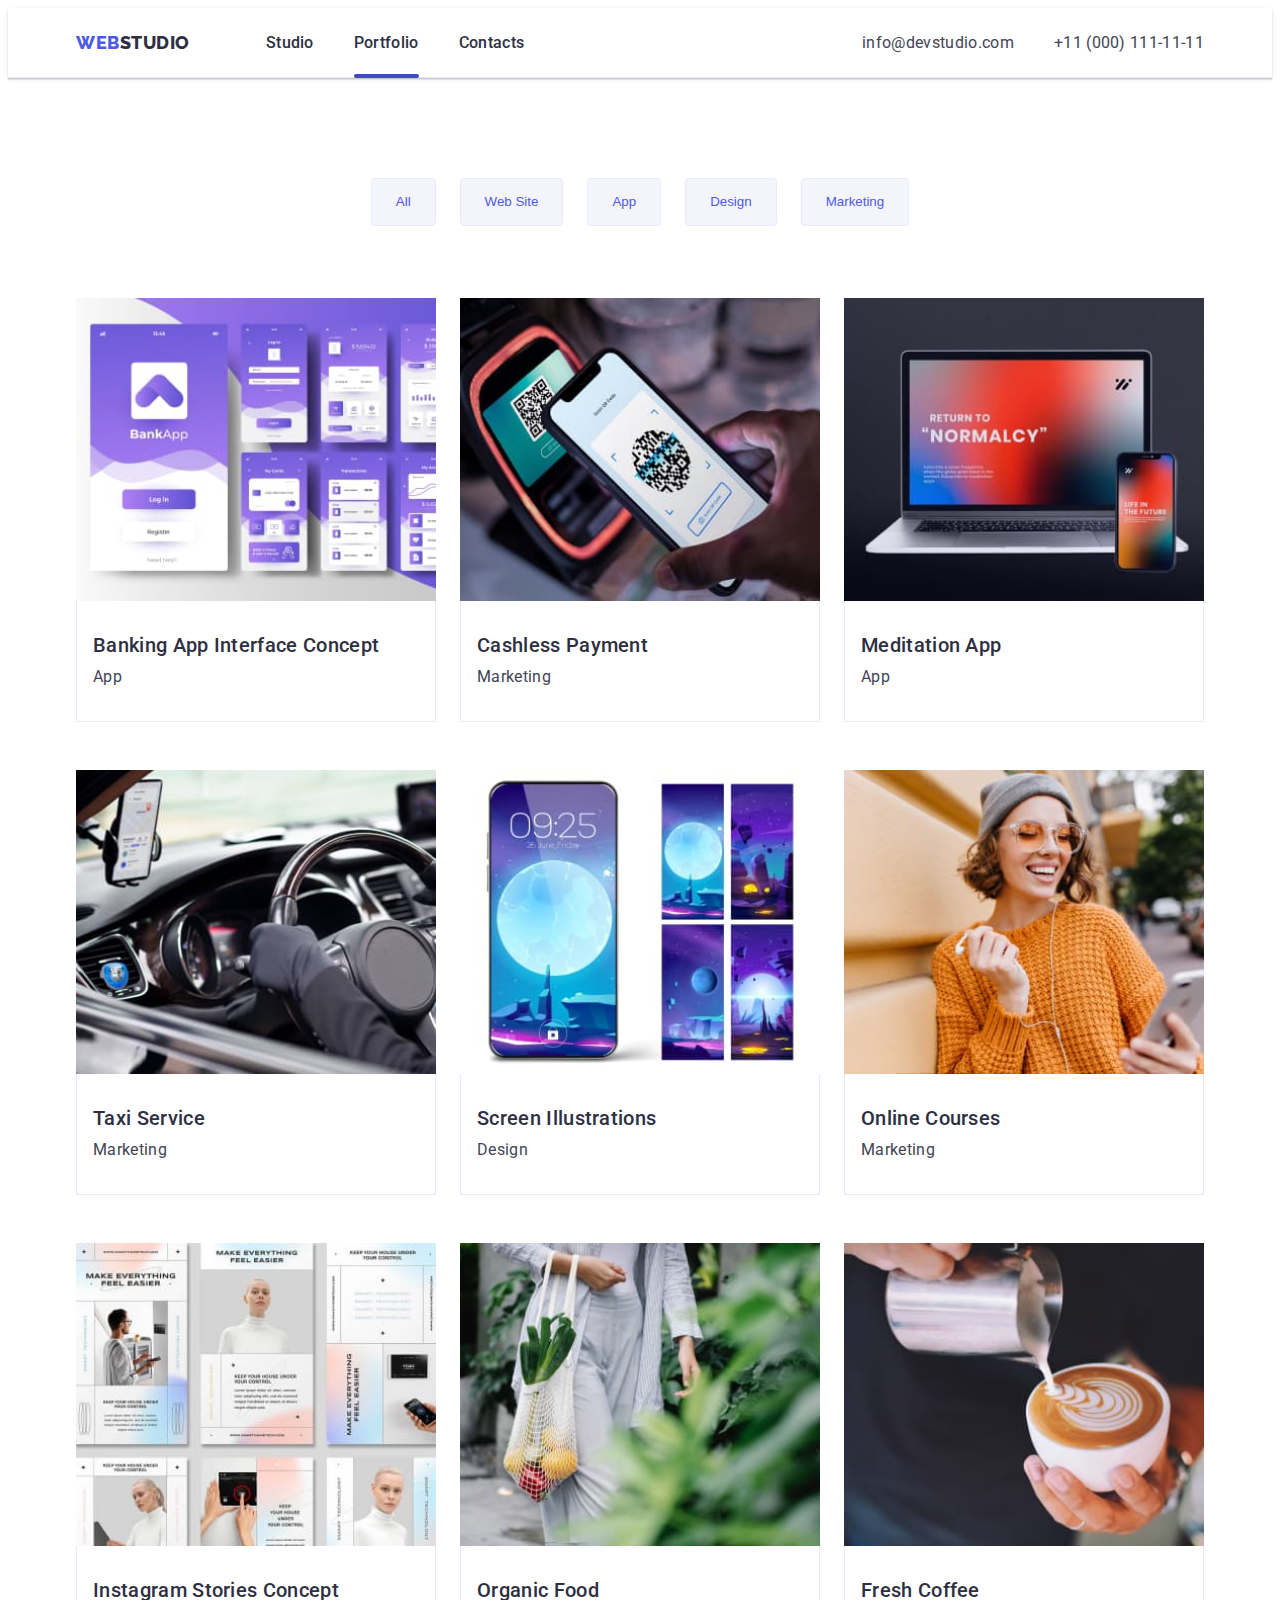
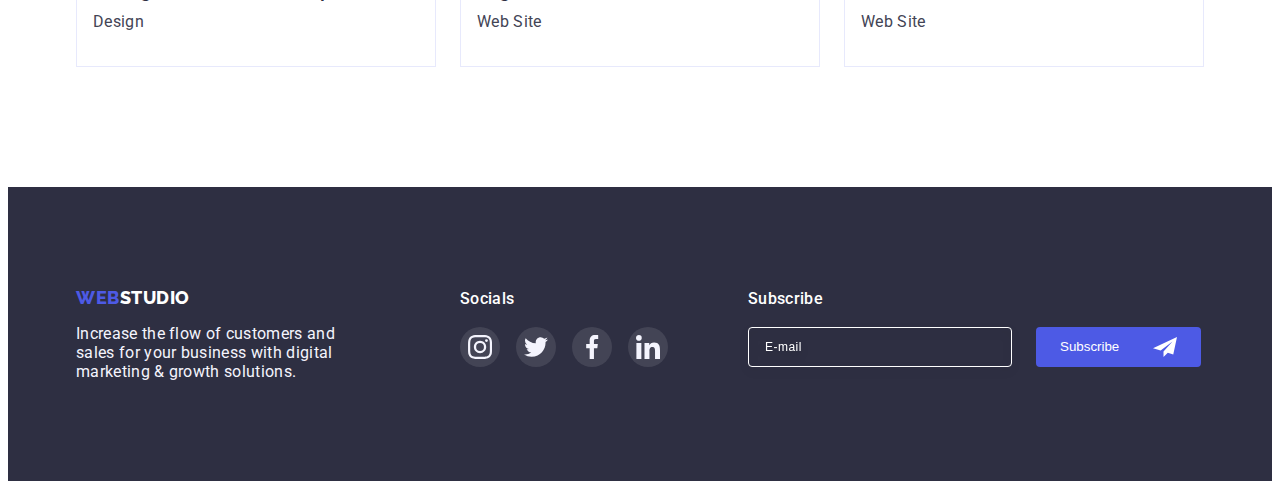
==== commit 4826f435: "full update files" ====
--- a/portfolio.html
+++ b/portfolio.html
@@ -4,10 +4,12 @@
     <meta charset="UTF-8" />
     <meta http-equiv="X-UA-Compatible" content="IE=edge" />
     <meta name="viewport" content="width=device-width, initial-scale=1.0" />
+    <!-- FONTS -->
     <link
       href="https://fonts.googleapis.com/css2?family=Raleway:wght@800&family=Roboto:wght@400;500;700&display=swap"
       rel="stylesheet"
     />
+    <!-- NORMALIZE -->
     <link
       rel="stylesheet"
       href="https://cdnjs.cloudflare.com/ajax/libs/modern-normalize/1.1.0/modern-normalize.min.css"
@@ -15,303 +17,515 @@
       crossorigin="anonymous"
       referrerpolicy="no-referrer"
     />
+    <!-- STYLES -->
     <link rel="stylesheet" href="./css/styles.css" />
+    <!-- PAGE TAB NAME -->
     <title>Portfolio</title>
   </head>
   <body>
-    <!-- Header Section - Done -->
+    <!-- HEADER SECTION -->
     <header class="header-section">
-      <div class="container">
-        <div class="header-container">
-          <nav class="navigation-tabs">
-            <a href="./index.html" class="web-studio-title top-logo"
-              ><span class="web-color">WEB</span>STUDIO</a
-            >
-            <ul class="tabs-list">
-              <li><a href="./index.html" class="tab-item">Studio</a></li>
-              <li>
-                <a href="./portfolio.html" class="tab-item active">Portfolio</a>
-              </li>
-              <li><a href="#" class="tab-item">Contacts</a></li>
-            </ul>
-          </nav>
-          <address class="address">
-            <ul class="address-list">
-              <li>
-                <a
-                  href="mailto:info@devstudio.com"
-                  class="address-item mail-address"
-                  >info@devstudio.com</a
-                >
-              </li>
-              <li>
-                <a href="tel:+110001111111" class="address-item phone-address"
-                  >+11 (000) 111-11-11</a
-                >
-              </li>
-            </ul>
-          </address>
-          <!-- MOBILE BUTTON -->
-          <button
-            type="button"
-            class="header-mobile-button js-open-menu"
-            aria-expanded="false"
-            aria-controls="mobile-menu"
+      <div class="container header-container">
+        <nav class="nav-section">
+          <a class="logo top-logo" aria-label="WebStudio" href="./index.html"
+            ><span class="web-color">WEB</span>STUDIO</a
           >
-            <svg
-              class="menu-icon-button"
-              aria-label="Переключатель мобильного меню"
-            >
-              <use
-                class="burger-icon"
-                href="./images/icons.svg#burger-menu"
-              ></use>
-            </svg>
-          </button>
-        </div>
+          <ul class="tab-list">
+            <li class="tab-item">
+              <a class="tab-link-item" aria-label="Studio" href="./index.html"
+                >Studio</a
+              >
+            </li>
+            <li class="tab-item">
+              <a
+                class="tab-link-item active-link"
+                aria-label="Portfolio"
+                href="./portfolio.html"
+                >Portfolio</a
+              >
+            </li>
+            <li class="tab-item">
+              <a class="tab-link-item" aria-label="Contacts" href="#"
+                >Contacts</a
+              >
+            </li>
+          </ul>
+        </nav>
+        <address class="address-section">
+          <ul class="address-list">
+            <li class="address-item">
+              <a
+                class="address-link-item"
+                aria-label="Mail"
+                href="mailto:info@devstudio.com"
+                >info@devstudio.com</a
+              >
+            </li>
+            <li class="address-item">
+              <a
+                class="address-link-item"
+                aria-label="Phone"
+                href="tel:+111111111"
+                >+11 (000) 111-11-11</a
+              >
+            </li>
+          </ul>
+        </address>
+        <!-- MENU MOBILE BUTTON -->
+        <button
+          class="header-mobile-btn js-open-menu"
+          type="button"
+          aria-expanded="false"
+          aria-controls="mobile-menu"
+        >
+          <svg
+            class="header-mobile-btn-icon"
+            aria-label="Переключатель мобильного меню"
+          >
+            <use href="./icons/icons.svg#burger-menu"></use>
+          </svg>
+        </button>
       </div>
     </header>
-    <!--Main Section - Unique -->
     <main>
-      <!-- Portfolio Section -->
+      <!-- BUTTONS SECTION -->
       <section class="portfolio-section">
-        <!-- Portfolio Buttons - Done -->
-        <h1 class="visually-hidden">Portfolio Tab</h1>
         <div class="container">
-          <ul class="buttons-list">
-            <li>
-              <button type="button" class="button portfolio-button">All</button>
-            </li>
-            <li>
-              <button type="button" class="button portfolio-button">
-                Web Site
-              </button>
-            </li>
-            <li>
-              <button type="button" class="button portfolio-button">App</button>
-            </li>
-            <li>
-              <button type="button" class="button portfolio-button">
-                Design
-              </button>
-            </li>
-            <li>
-              <button type="button" class="button portfolio-button">
-                Marketing
-              </button>
+          <h2 class="h2-title visually-hidden">List Of Buttons</h2>
+          <ul class="portfolio-btns-list">
+            <li class="portfolion-btns-item">
+              <button class="btn portfolio-btn" type="button">All</button>
+            </li>
+            <li class="portfolion-btns-item">
+              <button class="btn portfolio-btn" type="button">Web Site</button>
+            </li>
+            <li class="portfolion-btns-item">
+              <button class="btn portfolio-btn" type="button">App</button>
+            </li>
+            <li class="portfolion-btns-item">
+              <button class="btn portfolio-btn" type="button">Design</button>
+            </li>
+            <li class="portfolion-btns-item">
+              <button class="btn portfolio-btn" type="button">Marketing</button>
             </li>
           </ul>
-          <!-- Portfolio Cards -->
-          <h2 class="visually-hidden">Cards</h2>
-          <ul class="portfolio-list">
-            <li class="portfolio-item">
-              <a href="" class="portfolio-card">
-                <div class="portfolio-hidden-container">
-                  <img
-                    src="./images/portfolio/1-banking-app-interface-concept.jpg"
-                    alt="Banking App Interface Concept"
-                    width="360"
-                    height="300"
-                  />
-                  <div class="hidden-text-overlay">
-                    <p class="portfolio-hidden-desc">
-                      14 Stylish and User-Friendly App Design Concepts · Task
-                      Manager App · Calorie Tracker App · Exotic Fruit Ecommerce
-                      App · Cloud Storage App
-                    </p>
-                  </div>
-                </div>
-                <div class="portfolio-desc">
+          <h2 class="h2-title visually-hidden">List Of Cards</h2>
+          <ul class="portfolio-imgs-list">
+            <li class="portfolio-imgs-item">
+              <a class="portfolio-imgs-item-link" href="#">
+                <div class="portfolio-overlay-container">
+                  <picture>
+                    <source
+                      srcset="
+                        ./images/portfolio-tab/portfolio-section/396px-280px/1-banking-app-interface-concept-1x.jpg 1x,
+                        ./images/portfolio-tab/portfolio-section/396px-280px/1-banking-app-interface-concept-2x.jpg 2x
+                      "
+                      media="(max-width: 767px)"
+                    />
+                    <source
+                      srcset="
+                        ./images/portfolio-tab/portfolio-section/356px-300px/1-banking-app-interface-concept-1x.jpg 1x,
+                        ./images/portfolio-tab/portfolio-section/356px-300px/1-banking-app-interface-concept-2x.jpg 2x
+                      "
+                      media="(min-width: 768px)"
+                    />
+                    <source
+                      srcset="
+                        ./images/portfolio-tab/portfolio-section/360px-300px/1-banking-app-interface-concept-1x.jpg 1x,
+                        ./images/portfolio-tab/portfolio-section/360px-300px/1-banking-app-interface-concept-2x.jpg 2x
+                      "
+                      media="(min-width: 1200px)"
+                    />
+                    <img
+                      src="./images/portfolio-tab/portfolio-section/360px-300px/1-banking-app-interface-concept-1x.jpg"
+                      alt="Banking App Interface Concept"
+                      width="360"
+                      height="300"
+                    />
+                  </picture>
+                  <div class="portfolio-overlay">
+                    <p class="portfolio-overlay-text">
+                      14 Stylish and User-Friendly App Design Concepts · Task
+                      Manager App · Calorie Tracker App · Exotic Fruit Ecommerce
+                      App · Cloud Storage App
+                    </p>
+                  </div>
+                </div>
+                <div class="portfolio-imgs-item-desc">
                   <h3 class="h3-title portfolio-title">
                     Banking App Interface Concept
                   </h3>
-                  <p>App</p>
-                </div>
-              </a>
-            </li>
-            <li class="portfolio-item">
-              <a href="" class="portfolio-card">
-                <div class="portfolio-hidden-container">
-                  <img
-                    src="./images/portfolio/2-cashless-payment.jpg"
-                    alt="Cashless Payment"
-                    width="360"
-                    height="300"
-                  />
-                  <div class="hidden-text-overlay">
-                    <p class="portfolio-hidden-desc">
-                      14 Stylish and User-Friendly App Design Concepts · Task
-                      Manager App · Calorie Tracker App · Exotic Fruit Ecommerce
-                      App · Cloud Storage App
-                    </p>
-                  </div>
-                </div>
-                <div class="portfolio-desc">
+                  <p class="portfolio-imgs-item-type">App</p>
+                </div>
+              </a>
+            </li>
+            <li class="portfolio-imgs-item">
+              <a class="portfolio-imgs-item-link" href="#">
+                <div class="portfolio-overlay-container">
+                  <picture>
+                    <source
+                      srcset="
+                        ./images/portfolio-tab/portfolio-section/396px-280px/2-cashless-payment-1x.jpg 1x,
+                        ./images/portfolio-tab/portfolio-section/396px-280px/2-cashless-payment-2x.jpg 2x
+                      "
+                      media="(max-width: 767px)"
+                    />
+                    <source
+                      srcset="
+                        ./images/portfolio-tab/portfolio-section/356px-300px/2-cashless-payment-1x.jpg 1x,
+                        ./images/portfolio-tab/portfolio-section/356px-300px/2-cashless-payment-2x.jpg 2x
+                      "
+                      media="(min-width: 768px)"
+                    />
+                    <source
+                      srcset="
+                        ./images/portfolio-tab/portfolio-section/360px-300px/2-cashless-payment-1x.jpg 1x,
+                        ./images/portfolio-tab/portfolio-section/360px-300px/2-cashless-payment-2x.jpg 2x
+                      "
+                      media="(min-width: 1200px)"
+                    />
+                    <img
+                      src="./images/portfolio-tab/portfolio-section/360px-300px/2-cashless-payment-1x.jpg"
+                      alt="Cashless Payment"
+                      width="360"
+                      height="300"
+                    />
+                  </picture>
+                  <div class="portfolio-overlay">
+                    <p class="portfolio-overlay-text">
+                      14 Stylish and User-Friendly App Design Concepts · Task
+                      Manager App · Calorie Tracker App · Exotic Fruit Ecommerce
+                      App · Cloud Storage App
+                    </p>
+                  </div>
+                </div>
+                <div class="portfolio-imgs-item-desc">
                   <h3 class="h3-title portfolio-title">Cashless Payment</h3>
-                  <p>Marketing</p>
-                </div>
-              </a>
-            </li>
-            <li class="portfolio-item">
-              <a href="" class="portfolio-card">
-                <div class="portfolio-hidden-container">
-                  <img
-                    src="./images/portfolio/3-meditation-app.jpg"
-                    alt="Meditaion App"
-                    width="360"
-                    height="300"
-                  />
-                  <div class="hidden-text-overlay">
-                    <p class="portfolio-hidden-desc">
-                      14 Stylish and User-Friendly App Design Concepts · Task
-                      Manager App · Calorie Tracker App · Exotic Fruit Ecommerce
-                      App · Cloud Storage App
-                    </p>
-                  </div>
-                </div>
-                <div class="portfolio-desc">
+                  <p class="portfolio-imgs-item-type">Marketing</p>
+                </div>
+              </a>
+            </li>
+            <li class="portfolio-imgs-item">
+              <a class="portfolio-imgs-item-link" href="#">
+                <div class="portfolio-overlay-container">
+                  <picture>
+                    <source
+                      srcset="
+                        ./images/portfolio-tab/portfolio-section/396px-280px/3-meditation-app-1x.jpg 1x,
+                        ./images/portfolio-tab/portfolio-section/396px-280px/3-meditation-app-2x.jpg 2x
+                      "
+                      media="(max-width: 767px)"
+                    />
+                    <source
+                      srcset="
+                        ./images/portfolio-tab/portfolio-section/356px-300px/3-meditation-app-1x.jpg 1x,
+                        ./images/portfolio-tab/portfolio-section/356px-300px/3-meditation-app-2x.jpg 2x
+                      "
+                      media="(min-width: 768px)"
+                    />
+                    <source
+                      srcset="
+                        ./images/portfolio-tab/portfolio-section/360px-300px/3-meditation-app-1x.jpg 1x,
+                        ./images/portfolio-tab/portfolio-section/360px-300px/3-meditation-app-2x.jpg 2x
+                      "
+                      media="(min-width: 1200px)"
+                    />
+                    <img
+                      src="./images/portfolio-tab/portfolio-section/360px-300px/3-meditation-app-1x.jpg"
+                      alt="Meditation App"
+                      width="360"
+                      height="300"
+                    />
+                  </picture>
+                  <div class="portfolio-overlay">
+                    <p class="portfolio-overlay-text">
+                      14 Stylish and User-Friendly App Design Concepts · Task
+                      Manager App · Calorie Tracker App · Exotic Fruit Ecommerce
+                      App · Cloud Storage App
+                    </p>
+                  </div>
+                </div>
+                <div class="portfolio-imgs-item-desc">
                   <h3 class="h3-title portfolio-title">Meditation App</h3>
-                  <p>App</p>
-                </div>
-              </a>
-            </li>
-            <li class="portfolio-item">
-              <a href="" class="portfolio-card">
-                <div class="portfolio-hidden-container">
-                  <img
-                    src="./images/portfolio/4-taxi-service.jpg"
-                    alt="Taxi Service"
-                    width="360"
-                    height="300"
-                  />
-                  <div class="hidden-text-overlay">
-                    <p class="portfolio-hidden-desc">
-                      14 Stylish and User-Friendly App Design Concepts · Task
-                      Manager App · Calorie Tracker App · Exotic Fruit Ecommerce
-                      App · Cloud Storage App
-                    </p>
-                  </div>
-                </div>
-                <div class="portfolio-desc">
+                  <p class="portfolio-imgs-item-type">App</p>
+                </div>
+              </a>
+            </li>
+            <li class="portfolio-imgs-item">
+              <a class="portfolio-imgs-item-link" href="#">
+                <div class="portfolio-overlay-container">
+                  <picture>
+                    <source
+                      srcset="
+                        ./images/portfolio-tab/portfolio-section/396px-280px/4-taxi-service-1x.jpg 1x,
+                        ./images/portfolio-tab/portfolio-section/396px-280px/4-taxi-service-2x.jpg 2x
+                      "
+                      media="(max-width: 767px)"
+                    />
+                    <source
+                      srcset="
+                        ./images/portfolio-tab/portfolio-section/356px-300px/4-taxi-service-1x.jpg 1x,
+                        ./images/portfolio-tab/portfolio-section/356px-300px/4-taxi-service-2x.jpg 2x
+                      "
+                      media="(min-width: 768px)"
+                    />
+                    <source
+                      srcset="
+                        ./images/portfolio-tab/portfolio-section/360px-300px/4-taxi-service-1x.jpg 1x,
+                        ./images/portfolio-tab/portfolio-section/360px-300px/4-taxi-service-2x.jpg 2x
+                      "
+                      media="(min-width: 1200px)"
+                    />
+                    <img
+                      src="./images/portfolio-tab/portfolio-section/360px-300px/4-taxi-service-1x.jpg"
+                      alt="Taxi Service"
+                      width="360"
+                      height="300"
+                    />
+                  </picture>
+                  <div class="portfolio-overlay">
+                    <p class="portfolio-overlay-text">
+                      14 Stylish and User-Friendly App Design Concepts · Task
+                      Manager App · Calorie Tracker App · Exotic Fruit Ecommerce
+                      App · Cloud Storage App
+                    </p>
+                  </div>
+                </div>
+                <div class="portfolio-imgs-item-desc">
                   <h3 class="h3-title portfolio-title">Taxi Service</h3>
-                  <p>Marketing</p>
-                </div>
-              </a>
-            </li>
-            <li class="portfolio-item">
-              <a href="" class="portfolio-card">
-                <div class="portfolio-hidden-container">
-                  <img
-                    src="./images/portfolio/5-screen-illustrations.jpg"
-                    alt="Screen Illustration"
-                    width="360"
-                    height="300"
-                  />
-                  <div class="hidden-text-overlay">
-                    <p class="portfolio-hidden-desc">
-                      14 Stylish and User-Friendly App Design Concepts · Task
-                      Manager App · Calorie Tracker App · Exotic Fruit Ecommerce
-                      App · Cloud Storage App
-                    </p>
-                  </div>
-                </div>
-                <div class="portfolio-desc">
-                  <h3 class="h3-title portfolio-title">Screen Illustration</h3>
-                  <p>Design</p>
-                </div>
-              </a>
-            </li>
-            <li class="portfolio-item">
-              <a href="" class="portfolio-card">
-                <div class="portfolio-hidden-container">
-                  <img
-                    src="./images/portfolio/6-online-courses.jpg"
-                    alt="Online Courses"
-                    width="360"
-                    height="300"
-                  />
-                  <div class="hidden-text-overlay">
-                    <p class="portfolio-hidden-desc">
-                      14 Stylish and User-Friendly App Design Concepts · Task
-                      Manager App · Calorie Tracker App · Exotic Fruit Ecommerce
-                      App · Cloud Storage App
-                    </p>
-                  </div>
-                </div>
-                <div class="portfolio-desc">
+                  <p class="portfolio-imgs-item-type">Marketing</p>
+                </div>
+              </a>
+            </li>
+            <li class="portfolio-imgs-item">
+              <a class="portfolio-imgs-item-link" href="#">
+                <div class="portfolio-overlay-container">
+                  <picture>
+                    <source
+                      srcset="
+                        ./images/portfolio-tab/portfolio-section/396px-280px/5-screen-illustrations-1x.jpg 1x,
+                        ./images/portfolio-tab/portfolio-section/396px-280px/5-screen-illustrations-2x.jpg 2x
+                      "
+                      media="(max-width: 767px)"
+                    />
+                    <source
+                      srcset="
+                        ./images/portfolio-tab/portfolio-section/356px-300px/5-screen-illustrations-1x.jpg 1x,
+                        ./images/portfolio-tab/portfolio-section/356px-300px/5-screen-illustrations-2x.jpg 2x
+                      "
+                      media="(min-width: 768px)"
+                    />
+                    <source
+                      srcset="
+                        ./images/portfolio-tab/portfolio-section/360px-300px/5-screen-illustrations-1x.jpg 1x,
+                        ./images/portfolio-tab/portfolio-section/360px-300px/5-screen-illustrations-2x.jpg 2x
+                      "
+                      media="(min-width: 1200px)"
+                    />
+                    <img
+                      src="./images/portfolio-tab/portfolio-section/360px-300px/5-screen-illustrations-1x.jpg"
+                      alt="Screen Illustrations"
+                      width="360"
+                      height="300"
+                    />
+                  </picture>
+                  <div class="portfolio-overlay">
+                    <p class="portfolio-overlay-text">
+                      14 Stylish and User-Friendly App Design Concepts · Task
+                      Manager App · Calorie Tracker App · Exotic Fruit Ecommerce
+                      App · Cloud Storage App
+                    </p>
+                  </div>
+                </div>
+                <div class="portfolio-imgs-item-desc">
+                  <h3 class="h3-title portfolio-title">Screen Illustrations</h3>
+                  <p class="portfolio-imgs-item-type">Design</p>
+                </div>
+              </a>
+            </li>
+            <li class="portfolio-imgs-item">
+              <a class="portfolio-imgs-item-link" href="#">
+                <div class="portfolio-overlay-container">
+                  <picture>
+                    <source
+                      srcset="
+                        ./images/portfolio-tab/portfolio-section/396px-280px/6-online-courses-1x.jpg 1x,
+                        ./images/portfolio-tab/portfolio-section/396px-280px/6-online-courses-2x.jpg 2x
+                      "
+                      media="(max-width: 767px)"
+                    />
+                    <source
+                      srcset="
+                        ./images/portfolio-tab/portfolio-section/356px-300px/6-online-courses-1x.jpg 1x,
+                        ./images/portfolio-tab/portfolio-section/356px-300px/6-online-courses-2x.jpg 2x
+                      "
+                      media="(min-width: 768px)"
+                    />
+                    <source
+                      srcset="
+                        ./images/portfolio-tab/portfolio-section/360px-300px/6-online-courses-1x.jpg 1x,
+                        ./images/portfolio-tab/portfolio-section/360px-300px/6-online-courses-2x.jpg 2x
+                      "
+                      media="(min-width: 1200px)"
+                    />
+                    <img
+                      src="./images/portfolio-tab/portfolio-section/360px-300px/6-online-courses-1x.jpg"
+                      alt="Online Courses"
+                      width="360"
+                      height="300"
+                    />
+                  </picture>
+                  <div class="portfolio-overlay">
+                    <p class="portfolio-overlay-text">
+                      14 Stylish and User-Friendly App Design Concepts · Task
+                      Manager App · Calorie Tracker App · Exotic Fruit Ecommerce
+                      App · Cloud Storage App
+                    </p>
+                  </div>
+                </div>
+                <div class="portfolio-imgs-item-desc">
                   <h3 class="h3-title portfolio-title">Online Courses</h3>
-                  <p>Marketing</p>
-                </div>
-              </a>
-            </li>
-            <li class="portfolio-item">
-              <a href="" class="portfolio-card">
-                <div class="portfolio-hidden-container">
-                  <img
-                    src="./images/portfolio/7-instagram-stories-concept.jpg"
-                    alt="Instagram Stories Concept"
-                    width="360"
-                    height="300"
-                  />
-                  <div class="hidden-text-overlay">
-                    <p class="portfolio-hidden-desc">
-                      14 Stylish and User-Friendly App Design Concepts · Task
-                      Manager App · Calorie Tracker App · Exotic Fruit Ecommerce
-                      App · Cloud Storage App
-                    </p>
-                  </div>
-                </div>
-                <div class="portfolio-desc">
+                  <p class="portfolio-imgs-item-type">Marketing</p>
+                </div>
+              </a>
+            </li>
+            <li class="portfolio-imgs-item">
+              <a class="portfolio-imgs-item-link" href="#">
+                <div class="portfolio-overlay-container">
+                  <picture>
+                    <source
+                      srcset="
+                        ./images/portfolio-tab/portfolio-section/396px-280px/7-instagram-stories-concept-1x.jpg 1x,
+                        ./images/portfolio-tab/portfolio-section/396px-280px/7-instagram-stories-concept-2x.jpg 2x
+                      "
+                      media="(max-width: 767px)"
+                    />
+                    <source
+                      srcset="
+                        ./images/portfolio-tab/portfolio-section/356px-300px/7-instagram-stories-concept-1x.jpg 1x,
+                        ./images/portfolio-tab/portfolio-section/356px-300px/7-instagram-stories-concept-2x.jpg 2x
+                      "
+                      media="(min-width: 768px)"
+                    />
+                    <source
+                      srcset="
+                        ./images/portfolio-tab/portfolio-section/360px-300px/7-instagram-stories-concept-1x.jpg 1x,
+                        ./images/portfolio-tab/portfolio-section/360px-300px/7-instagram-stories-concept-2x.jpg 2x
+                      "
+                      media="(min-width: 1200px)"
+                    />
+                    <img
+                      src="./images/portfolio-tab/portfolio-section/360px-300px/7-instagram-stories-concept-1x.jpg"
+                      alt="Instagram Stories Concept"
+                      width="360"
+                      height="300"
+                    />
+                  </picture>
+                  <div class="portfolio-overlay">
+                    <p class="portfolio-overlay-text">
+                      14 Stylish and User-Friendly App Design Concepts · Task
+                      Manager App · Calorie Tracker App · Exotic Fruit Ecommerce
+                      App · Cloud Storage App
+                    </p>
+                  </div>
+                </div>
+                <div class="portfolio-imgs-item-desc">
                   <h3 class="h3-title portfolio-title">
                     Instagram Stories Concept
                   </h3>
-                  <p>Design</p>
-                </div>
-              </a>
-            </li>
-            <li class="portfolio-item">
-              <a href="" class="portfolio-card">
-                <div class="portfolio-hidden-container">
-                  <img
-                    src="./images/portfolio/8-organic-food.jpg"
-                    alt="Organic Food"
-                    width="360"
-                    height="300"
-                  />
-                  <div class="hidden-text-overlay">
-                    <p class="portfolio-hidden-desc">
-                      14 Stylish and User-Friendly App Design Concepts · Task
-                      Manager App · Calorie Tracker App · Exotic Fruit Ecommerce
-                      App · Cloud Storage App
-                    </p>
-                  </div>
-                </div>
-                <div class="portfolio-desc">
+                  <p class="portfolio-imgs-item-type">Design</p>
+                </div>
+              </a>
+            </li>
+            <li class="portfolio-imgs-item">
+              <a class="portfolio-imgs-item-link" href="#">
+                <div class="portfolio-overlay-container">
+                  <picture>
+                    <source
+                      srcset="
+                        ./images/portfolio-tab/portfolio-section/396px-280px/8-organic-food-1x.jpg 1x,
+                        ./images/portfolio-tab/portfolio-section/396px-280px/8-organic-food-2x.jpg 2x
+                      "
+                      media="(max-width: 767px)"
+                    />
+                    <source
+                      srcset="
+                        ./images/portfolio-tab/portfolio-section/356px-300px/8-organic-food-1x.jpg 1x,
+                        ./images/portfolio-tab/portfolio-section/356px-300px/8-organic-food-2x.jpg 2x
+                      "
+                      media="(min-width: 768px)"
+                    />
+                    <source
+                      srcset="
+                        ./images/portfolio-tab/portfolio-section/360px-300px/8-organic-food-1x.jpg 1x,
+                        ./images/portfolio-tab/portfolio-section/360px-300px/8-organic-food-2x.jpg 2x
+                      "
+                      media="(min-width: 1200px)"
+                    />
+                    <img
+                      src="./images/portfolio-tab/portfolio-section/360px-300px/8-organic-food-1x.jpg"
+                      alt="Organic Food"
+                      width="360"
+                      height="300"
+                    />
+                  </picture>
+                  <div class="portfolio-overlay">
+                    <p class="portfolio-overlay-text">
+                      14 Stylish and User-Friendly App Design Concepts · Task
+                      Manager App · Calorie Tracker App · Exotic Fruit Ecommerce
+                      App · Cloud Storage App
+                    </p>
+                  </div>
+                </div>
+                <div class="portfolio-imgs-item-desc">
                   <h3 class="h3-title portfolio-title">Organic Food</h3>
-                  <p>Web Site</p>
-                </div>
-              </a>
-            </li>
-            <li class="portfolio-item">
-              <a href="" class="portfolio-card">
-                <div class="portfolio-hidden-container">
-                  <img
-                    src="./images/portfolio/9-fresh-coffee.jpg"
-                    alt="Fresh Coffee"
-                    width="360"
-                    height="300"
-                  />
-                  <div class="hidden-text-overlay">
-                    <p class="portfolio-hidden-desc">
-                      14 Stylish and User-Friendly App Design Concepts · Task
-                      Manager App · Calorie Tracker App · Exotic Fruit Ecommerce
-                      App · Cloud Storage App
-                    </p>
-                  </div>
-                </div>
-                <div class="portfolio-desc">
+                  <p class="portfolio-imgs-item-type">Web Site</p>
+                </div>
+              </a>
+            </li>
+            <li class="portfolio-imgs-item">
+              <a class="portfolio-imgs-item-link" href="#">
+                <div class="portfolio-overlay-container">
+                  <picture>
+                    <source
+                      srcset="
+                        ./images/portfolio-tab/portfolio-section/396px-280px/9-fresh-coffee-1x.jpg 1x,
+                        ./images/portfolio-tab/portfolio-section/396px-280px/9-fresh-coffee-2x.jpg 2x
+                      "
+                      media="(max-width: 767px)"
+                    />
+                    <source
+                      srcset="
+                        ./images/portfolio-tab/portfolio-section/356px-300px/9-fresh-coffee-1x.jpg 1x,
+                        ./images/portfolio-tab/portfolio-section/356px-300px/9-fresh-coffee-2x.jpg 2x
+                      "
+                      media="(min-width: 768px)"
+                    />
+                    <source
+                      srcset="
+                        ./images/portfolio-tab/portfolio-section/360px-300px/9-fresh-coffee-1x.jpg 1x,
+                        ./images/portfolio-tab/portfolio-section/360px-300px/9-fresh-coffee-2x.jpg 2x
+                      "
+                      media="(min-width: 1200px)"
+                    />
+                    <img
+                      src="./images/portfolio-tab/portfolio-section/360px-300px/9-fresh-coffee-1x.jpg"
+                      alt="Fresh Coffee"
+                      width="360"
+                      height="300"
+                    />
+                  </picture>
+                  <div class="portfolio-overlay">
+                    <p class="portfolio-overlay-text">
+                      14 Stylish and User-Friendly App Design Concepts · Task
+                      Manager App · Calorie Tracker App · Exotic Fruit Ecommerce
+                      App · Cloud Storage App
+                    </p>
+                  </div>
+                </div>
+                <div class="portfolio-imgs-item-desc">
                   <h3 class="h3-title portfolio-title">Fresh Coffee</h3>
-                  <p>Web Site</p>
+                  <p class="portfolio-imgs-item-type">Web Site</p>
                 </div>
               </a>
             </li>
@@ -319,136 +533,179 @@
         </div>
       </section>
     </main>
-    <!-- Footer Section - Done -->
-    <footer class="footer">
-      <div class="container">
-        <div class="footer-list">
-          <div class="footer-tablet-container">
-            <div class="footer-info-container">
-              <a href="./index.html" class="web-studio-title bottom-logo"
-                ><span class="web-color">WEB</span
-                ><span class="studio-color">STUDIO</span></a
-              >
-              <p class="footer-text">
-                Increase the flow of customers and sales for your business with
-                digital marketing & growth solutions.
-              </p>
+    <!-- FOOTER SECTION -->
+    <footer class="footer-section">
+      <div class="container footer-container">
+        <div class="footer-content-and-socials-container">
+          <div class="footer-content">
+            <a class="logo bot-logo" aria-label="WebStudio" href="./index.html"
+              ><span class="web-color">WEB</span>STUDIO</a
+            >
+            <p class="footer-text">
+              Increase the flow of customers and sales for your business with
+              digital marketing & growth solutions.
+            </p>
+          </div>
+          <div class="footer-socials-container">
+            <h3 class="h3-title footer-title">Socials</h3>
+            <ul class="footer-socials-list">
+              <li class="footer-socials-item">
+                <a
+                  class="footer-socials-item-link"
+                  aria-label=""
+                  href="https://instagram.com/"
+                  ><svg class="footer-icon">
+                    <use href="./icons/icons.svg#instagram"></use></svg
+                ></a>
+              </li>
+              <li class="footer-socials-item">
+                <a
+                  class="footer-socials-item-link"
+                  aria-label=""
+                  href="https://twitter.com/"
+                  ><svg class="footer-icon">
+                    <use href="./icons/icons.svg#twitter"></use></svg
+                ></a>
+              </li>
+              <li class="footer-socials-item">
+                <a
+                  class="footer-socials-item-link"
+                  aria-label=""
+                  href="https://facebook.com/"
+                  ><svg class="footer-icon">
+                    <use href="./icons/icons.svg#facebook"></use></svg
+                ></a>
+              </li>
+              <li class="footer-socials-item">
+                <a
+                  class="footer-socials-item-link"
+                  aria-label=""
+                  href="https://linkedin.com/"
+                  ><svg class="footer-icon">
+                    <use href="./icons/icons.svg#linkedin"></use></svg
+                ></a>
+              </li>
+            </ul>
+          </div>
+        </div>
+        <div class="footer-form-container">
+          <h3 class="h3-title footer-title">Subscribe</h3>
+          <form class="footer-form">
+            <label class="visually-hidden" for="footer-email">Subsribe</label>
+            <div class="footer-form-group">
+              <input
+                class="footer-form-input"
+                type="email"
+                name="email"
+                id="footer-email"
+                placeholder="E-mail"
+              />
+              <button class="btn footer-form-btn" type="submit">
+                Subscribe
+                <svg class="footer-form-btn-icon">
+                  <use href="./icons/icons.svg#telegram"></use>
+                </svg>
+              </button>
             </div>
-            <div class="footer-socials-container">
-              <p class="footer-text footer-title">Social Media</p>
-              <ul class="footer-socials-list">
-                <li>
-                  <a class="social-link footer-link" href="#">
-                    <svg class="footer-icon">
-                      <use href="./images/icons.svg#instagram"></use>
-                    </svg>
-                  </a>
-                </li>
-                <li>
-                  <a class="social-link footer-link" href="#">
-                    <svg class="footer-icon">
-                      <use href="./images/icons.svg#twitter"></use>
-                    </svg>
-                  </a>
-                </li>
-                <li>
-                  <a class="social-link footer-link" href="#">
-                    <svg class="footer-icon">
-                      <use href="./images/icons.svg#facebook"></use>
-                    </svg>
-                  </a>
-                </li>
-                <li>
-                  <a class="social-link footer-link" href="#">
-                    <svg class="footer-icon">
-                      <use href="./images/icons.svg#linkedin"></use>
-                    </svg>
-                  </a>
-                </li>
-              </ul>
-            </div>
-          </div>
-          <form class="subscribe-container">
-            <p class="footer-text footer-title">Subscribe</p>
-            <label for="footer-email" class="visually-hidden">Subscribe</label>
-            <input
-              type="email"
-              name="email"
-              class="footer-input footer-text"
-              id="footer-email"
-              placeholder="E-mail"
-            />
-            <button type="submit" class="button footer-button">
-              Subscribe<svg class="footer-icon button-footer-icon">
-                <use href="./images/icons.svg#telegram"></use>
-              </svg>
-            </button>
           </form>
         </div>
       </div>
     </footer>
     <!-- MOBILE MENU -->
-    <div class="mobile-modal js-menu-container" id="mobile-menu">
-      <button type="button" class="modal-button-close js-close-menu">
-        <svg class="close-button-icon">
-          <use href="./images/icons.svg#close-button"></use>
+    <div class="mobile-menu-container js-menu-container" id="mobile-menu">
+      <button
+        class="modal-btn-close mobile-menu-btn-close js-close-menu"
+        type="button"
+      >
+        <svg class="modal-btn-close-icon">
+          <use href="./icons/icons.svg#close-button"></use>
         </svg>
       </button>
-      <div class="mobile-container">
-        <ul class="mobile-tab-list">
-          <li class="mobile-tab-item">
-            <a href="./index.html" class="h3-title mobile-tab-item">Studio</a>
+      <div class="mobile-tabs-container">
+        <ul class="mobile-tabs-list">
+          <li class="mobile-tabs-item">
+            <a class="mobile-tabs-item-link" href="./index.html">Studio</a>
           </li>
-          <li class="mobile-tab-item">
+          <li class="mobile-tabs-item">
             <a
+              class="mobile-tabs-item-link active-mobile-tab"
               href="./portfolio.html"
-              class="h3-title mobile-tab-item active-menu"
               >Portfolio</a
             >
           </li>
-          <li class="mobile-tab-item">
-            <a href="#" class="h3-title mobile-tab-item">Contacts</a>
+          <li class="mobile-tabs-item">
+            <a class="mobile-tabs-item-link" href="">Contacts</a>
           </li>
         </ul>
+      </div>
+      <div class="mobile-address-and-socials-container">
         <div class="mobile-address-container">
           <ul class="mobile-address-list">
             <li class="mobile-address-item">
-              <a href="tel:+110001111111" class="phone-mobile"
+              <a class="mobile-address-item-link tel" href="tel:+111111111"
                 >+11 (000) 111-11-11</a
               >
             </li>
             <li class="mobile-address-item">
-              <a href="mailto:info@devstudio.com" class="mail-mobile"
+              <a
+                class="mobile-address-item-link mail"
+                href="mailto:info@devstudio.com"
                 >info@devstudio.com</a
               >
             </li>
           </ul>
-          <ul class="modal-socials mobile-menu">
-            <li>
-              <a class="social-link team-link" href="#">
-                <svg class="mobile-icon">
-                  <use href="./images/icons.svg#instagram"></use>
+        </div>
+        <div class="mobile-socials-container">
+          <ul class="team-socials-list mobile-socials-list">
+            <li class="team-socials-item">
+              <a
+                class="team-socials-item-link"
+                target="_blank"
+                rel="noopener nofollow noreferrer"
+                aria-label="Instagram"
+                href="https://instagram.com/"
+              >
+                <svg class="team-icon">
+                  <use href="./icons/icons.svg#instagram"></use>
                 </svg>
               </a>
             </li>
-            <li>
-              <a class="social-link team-link" href="#">
-                <svg class="mobile-icon">
-                  <use href="./images/icons.svg#twitter"></use>
+            <li class="team-socials-item">
+              <a
+                class="team-socials-item-link"
+                target="_blank"
+                rel="noopener nofollow noreferrer"
+                aria-label="Twitter"
+                href="https://twitter.com/"
+              >
+                <svg class="team-icon">
+                  <use href="./icons/icons.svg#twitter"></use>
                 </svg>
               </a>
             </li>
-            <li>
-              <a class="social-link team-link" href="#">
-                <svg class="mobile-icon">
-                  <use href="./images/icons.svg#facebook"></use>
+            <li class="team-socials-item">
+              <a
+                class="team-socials-item-link"
+                target="_blank"
+                rel="noopener nofollow noreferrer"
+                aria-label="Facebook"
+                href="https://facebook.com/"
+              >
+                <svg class="team-icon">
+                  <use href="./icons/icons.svg#facebook"></use>
                 </svg>
               </a>
             </li>
-            <li>
-              <a class="social-link team-link" href="#">
-                <svg class="mobile-icon">
-                  <use href="./images/icons.svg#linkedin"></use>
+            <li class="team-socials-item">
+              <a
+                class="team-socials-item-link"
+                target="_blank"
+                rel="noopener nofollow noreferrer"
+                aria-label="LinkedIn"
+                href="https://linkedin.com/"
+              >
+                <svg class="team-icon">
+                  <use href="./icons/icons.svg#linkedin"></use>
                 </svg>
               </a>
             </li>
@@ -456,6 +713,7 @@
         </div>
       </div>
     </div>
+    <!-- MOBILE WINDOW SCRIPT -->
     <script src="./js/mobile-menu.js"></script>
   </body>
 </html>
--- a/css/styles.css
+++ b/css/styles.css
@@ -1,76 +1,36 @@
+body {
+    font-family: Roboto, sans-serif;
+    font-style: normal;
+    font-weight: 400;
+    font-size: 16px;
+    letter-spacing: 0.02em;
+    color: var(--var-2-navy-blue);
+}
+
+/* VARIABLES */
+
 :root {
-    /* Colors */
-    --h1-buttonText-background: #FFFFFF;
-    --h2-h3-background: #2E2F42;
-    --nav-address-p: #434455;
-    --border-noActiveButton: #E7E9FC;
-    --footerActiveBackgroung: #31D0AA;
-    --activeButtonPortfolio-hover-focus: #404BBF;
-    --span-activeButton-background: #4D5AE5;
-    --background-studioWord-text: #F4F4FD;
-    --border-customersIcon: #8E8F99;
-    --modal-background: #FCFCFC;
-
-    /* Animations */
+    --var-1-iris: #4D5AE5;
+    --var-2-navy-blue: #2E2F42;
+    --var-3-slate: #434455;
+    --var-4-white: #FFFFFF;
+    --var-5-cornflower: #E7E9FC;
+    --var-6-ocean: #404BBF;
+    --var-7-cloud: #F4F4FD;
+    --var-8-light-slate: #AFB1B8;
+    --var-9-green: #31D0AA;
+    --var-10-dairy: #FCFCFC;
     --animation: 250ms cubic-bezier(0.4, 0, 0.2, 1);
 }
 
-body {
-    position: relative;
-    margin: 0 auto;
-    font-family: Roboto, sans-serif;
-    font-size: 16px;
-    line-height: 1.5;
-    letter-spacing: 0.02em;
-    background-color: var(--h1-buttonText-background);
-    color: var(--nav-address-p);
-}
-
-/* Main Button */
-.button {
-    display: inline-block;
-    font-family: Roboto, sans-serif;
-    font-weight: 500;
-    font-size: 16px;
-    line-height: 1.5;
-    cursor: pointer;
-}
-
-/* WebStudio Title */
-.web-studio-title {
-    font-family: Raleway, sans-serif;
-    font-weight: 800;
-    font-size: 18px;
-    line-height: 1.17;
-    letter-spacing: 0.03em;
-    text-decoration: none;
-    color: var(--nav-address-p);
-}
-
-/* All Social Links */
-.social-link {
-    display: flex;
-    justify-content: center;
-    align-items: center;
-    width: 40px;
-    height: 40px;
-    border-radius: 50%;
-}
-
-/* Active Page Status */
-.tab-item.active::after {
-    position: absolute;
-    bottom: 0;
-    transform: translateY(1px);
-    content: "";
-    display: block;
-    width: 100%;
-    height: 4px;
-    border-radius: 2px;
-    background-color: var(--activeButtonPortfolio-hover-focus);
-}
-
-/* Resets */
+/* RESETS */
+
+*,
+::after,
+::before {
+    box-sizing: border-box;
+}
+
 h1,
 h2,
 h3,
@@ -81,27 +41,31 @@
     margin: 0;
 }
 
+
+a {
+    text-decoration: none;
+    color: inherit;
+}
+
+ol,
+ul {
+    list-style: none;
+    margin: 0;
+    padding: 0;
+}
+
 img {
     display: block;
     max-width: 100%;
     height: auto;
 }
 
-ul {
-    list-style: none;
-    margin: 0;
-    padding: 0;
-}
-
-a {
-    text-decoration: none;
-}
-
 textarea {
     resize: none;
 }
 
-/* Visually Hidden Content */
+/* HIDDEN CONTENT */
+
 .visually-hidden {
     position: absolute;
     width: 1px;
@@ -115,48 +79,381 @@
     overflow: hidden;
 }
 
-/* Default Page Container */
+/* ALL BUTTONS */
+
+.btn {
+    display: inline-block;
+    padding: 16px 32px;
+    border-radius: 4px;
+    cursor: pointer;
+}
+
+/* CONTAINER */
+
+/* Responsive Mobile Container */
 .container {
     margin-left: auto;
     margin-right: auto;
-    padding: 0px 15px;
-}
-
-/* Mobile Page Container */
-@media screen and (min-width: 480px) and (max-width: 767px) {
+    padding: 0px 16px;
+}
+
+/* Mobile Container */
+@media screen and (min-width: 428px) and (max-width: 767px) {
     .container {
         width: 428px;
-        padding: 0px 16px;
-    }
-}
-
-/* Tablet Page Container */
+    }
+}
+
+/* Tablet Container */
 @media screen and (min-width: 768px) and (max-width: 1199px) {
     .container {
         width: 768px;
-        padding: 0px 16px;
-    }
-}
-
-/* PC Page Container */
+    }
+}
+
+/* PC Container */
 @media screen and (min-width: 1200px) {
     .container {
         width: 1158px;
-    }
-}
-
-/* H1 Title */
+        padding: 0px 15px;
+    }
+}
+
+/* LOGO */
+
+.logo {
+    font-family: Raleway, sans-serif;
+    font-weight: 800;
+    font-size: 18px;
+    letter-spacing: 0.03em;
+    line-height: 1.17;
+}
+
+/* ACTIVE LINK */
+
+.active-link::after {
+    position: absolute;
+    bottom: 0;
+    transform: translateY(1px);
+    content: "";
+    display: block;
+    width: 100%;
+    height: 4px;
+    border-radius: 2px;
+    background-color: var(--var-6-ocean);
+}
+
+/* Tablet Active-Link-After */
+@media screen and (min-width: 768px) and (max-width: 1199px) {
+    .active-link::after {
+        transform: translateY(3px);
+    }
+}
+
+/* ACTIVE MOBILE TAB */
+
+.active-mobile-tab {
+    color: var(--var-6-ocean);
+}
+
+/* H3 TITLE */
+
+.h3-title {
+    display: block;
+    font-weight: 500;
+    font-size: 20px;
+    line-height: 1.2;
+}
+
+/* H2 TITLE */
+
+.h2-title {
+    display: block;
+    font-weight: 700;
+    font-size: 36px;
+    line-height: 1.11;
+}
+
+/* //////////////////////// HEADER SECTION //////////////////////// */
+
+.header-section {
+    border-bottom: 1px solid var(--var-5-cornflower);
+    box-shadow: 0px 2px 1px rgba(46, 47, 66, 0.08), 
+    0px 1px 1px rgba(46, 47, 66, 0.16), 
+    0px 1px 6px rgba(46, 47, 66, 0.08);
+}
+
+.header-container {
+    display: flex;
+    align-items: center;
+}
+
+/* Mobile Header-Container */
+@media screen and (max-width: 767px) {
+    .header-container {
+        justify-content: space-between;
+    }
+}
+
+.web-color {
+    color: var(--var-1-iris);
+}
+
+.top-logo {
+    display: block;
+    padding: 24px 0px;
+}
+
+/* Mobile Top-Logo */
+@media screen and (max-width: 767px) {
+    .top-logo {
+        padding: 24px 0px 22px 0px;
+    }
+}
+
+/* Tablet Top-Logo */
+@media screen and (min-width: 768px) and (max-width: 1199px) {
+    .top-logo {
+        margin-right: 120px;
+    }
+}
+
+/* PC Top-Logo */
+@media screen and (min-width: 1200px) {
+    .top-logo {
+        margin-right: 76px;
+    }
+}
+
+.nav-section {
+    display: flex;
+    align-items: center;
+}
+
+.tab-list {
+    display: none;
+}
+
+/* Tablet / PC Tab-List */
+@media screen and (min-width: 768px) {
+    .tab-list {
+        display: flex;
+        gap: 40px;
+    }
+}
+
+.tab-item {
+    font-weight: 500;
+    line-height: 1.5;
+}
+
+.tab-link-item {
+    position: relative;
+    padding: 25px 0px;
+    transition: color var(--animation);
+}
+
+.tab-link-item:hover,
+.tab-link-item:focus {
+    color: var(--var-6-ocean);
+}
+
+.address-section {
+    margin-left: 121px;  
+}
+
+/* PC Address-Section */
+@media screen and (min-width: 1199px) {
+    .address-section {
+        margin-left: auto;
+    }
+}
+
+.address-list {
+    display: none;
+}
+
+/* Tablet Address-List */
+@media screen and (min-width: 768px) and (max-width: 1199px) {
+    .address-list {
+        display: flex;
+        flex-direction: column;
+        gap: 12px;
+        padding: 16px 0px;
+    }
+}
+
+/* PC Address-List */
+@media screen and (min-width: 1200px) {
+    .address-list {
+        display: flex;
+        gap: 40px;
+    }
+}
+
+.address-item {
+    font-style: normal;
+    color: var(--var-3-slate);
+}
+
+/* Tablet Address-Item */
+@media screen and (min-width: 768px) and (max-width: 1199px) {
+    .address-item {
+        font-size: 12px;
+        line-height: 1.17;
+        letter-spacing: 0.04em;
+    }
+}
+
+/* PC Address-Item */
+@media screen and (min-width: 1200px) {
+    .address-item {
+        line-height: 1.5;
+    }
+}
+
+.address-link-item {
+    transition: color var(--animation);
+}
+
+/* PC Address-Link-Item */
+@media screen and (min-width: 1200px) {
+    .address-link-item {
+        padding: 25px 0px;
+    }
+}
+
+.address-link-item:hover,
+.address-link-item:focus {
+    color: var(--var-6-ocean);
+}
+
+.header-mobile-btn {
+    display: flex;
+    padding: 0;
+    margin: 0;
+    border: none;
+    background-color: transparent;
+}
+
+/* Tablet / PC Header-Mobile-Btn */
+@media screen and (min-width: 768px) {
+    .header-mobile-btn {
+        display: none;
+    }
+}
+
+.header-mobile-btn-icon {
+    width: 32px;
+    height: 32px;
+    stroke: var(--var-2-navy-blue);
+    transition: stroke var(--animation);
+}
+
+.header-mobile-btn:hover .header-mobile-btn-icon,
+.header-mobile-btn:focus .header-mobile-btn-icon {
+    stroke: var(--var-6-ocean);
+}
+
+/* ///////////////////////// HERO SECTION ///////////////////////// */
+
+.hero-section {
+    padding: 188px 0px;
+}
+
+/* Mobile / Tablet Hero-Section */
+@media screen and (max-width: 1199px) {
+    .hero-section {
+        padding: 112px 0px;
+    }
+}
+
+.overlay {
+    max-width: 1440px;
+    margin: 0 auto;
+    background-color: var(--var-2-navy-blue);
+    background-size: cover;
+    background-position: center;
+}
+
+/* Responsive Mobile Overlay */
+@media screen and (max-width: 427px) {
+    .overlay {
+        background-image: linear-gradient(rgba(46, 47, 66, 0.7),
+        rgba(46, 47, 66, 0.7)),
+        url('../images/studio-tab/hero-section/320px-427px/hero-bckg-428-1x.jpg');
+    }
+    @media screen and (min-device-pixel-ratio: 2),
+    screen and (min-resolution: 192dpi),
+    screen and (min-resolution: 2dppx) {
+        .overlay {
+            background-image: linear-gradient(rgba(46, 47, 66, 0.7),
+            rgba(46, 47, 66, 0.7)),
+            url(../images/studio-tab/hero-section/320px-427px/hero-bckg-856-2x.jpg);
+        }
+    }
+}
+
+/* Mobile Overlay */
+@media screen and (min-width: 428px) and (max-width: 767px) {
+    .overlay {
+        background-image: linear-gradient(rgba(46, 47, 66, 0.7),
+        rgba(46, 47, 66, 0.7)),
+        url('../images/studio-tab/hero-section/428px-767px/hero-bckg-768-1x.jpg');
+    }
+    @media screen and (min-device-pixel-ratio: 2),
+    screen and (min-resolution: 192dpi),
+    screen and (min-resolution: 2dppx) {
+        .overlay {
+            background-image: linear-gradient(rgba(46, 47, 66, 0.7),
+            rgba(46, 47, 66, 0.7)),
+            url(../images/studio-tab/hero-section/428px-767px/hero-bckg-1536-2x.jpg);
+        }
+    }
+}
+
+/* Tablet / PC Overlay */
+@media screen and (min-width: 768px) {
+    .overlay {
+        background-image: linear-gradient(rgba(46, 47, 66, 0.7),
+        rgba(46, 47, 66, 0.7)),
+        url('../images/studio-tab/hero-section/768px+/hero-bckg-1440-1x.jpg');
+    }
+    @media screen and (min-device-pixel-ratio: 2),
+    screen and (min-resolution: 192dpi),
+    screen and (min-resolution: 2dppx) {
+        .overlay {
+            background-image: linear-gradient(rgba(46, 47, 66, 0.7),
+            rgba(46, 47, 66, 0.7)),
+            url(../images/studio-tab/hero-section/768px+/hero-bckg-2880-2x.jpg);
+        }
+    }
+}
+
+.hero-content {
+    width: 496px;
+    text-align: center;
+    margin: 0 auto;
+}
+
+/* Mobile Hero-Content */
+@media screen and (max-width: 767px) {
+    .hero-content {
+        max-width: 320px;
+    }
+}
+
 .h1-title {
-    text-align: center;
+    display: block;
     font-weight: 700;
     font-size: 56px;
-    line-height: 1.1;
-    margin: 0px auto 48px auto;
-    color: var(--h1-buttonText-background);
-}
-
-/* Mobile H1 Title */
-@media screen and (min-width: 320px) and (max-width: 767px) {
+    line-height: 1.07;
+    color: var(--var-4-white);
+    margin-bottom: 48px;
+}
+
+/* Mobile H1-Title */
+@media screen and (max-width: 767px) {
     .h1-title {
         font-size: 36px;
         line-height: 1.11;
@@ -164,1205 +461,979 @@
     }
 }
 
-/* H2 Title */
-.h2-title {
-    text-align: center;
-    font-weight: 700;
-    font-size: 36px;
-    line-height: 1.1;
-    margin-bottom: 72px;
-    color: var(--h2-h3-background);
-}
-
-/* H3 Title */
-.h3-title {
+/* Tablet H1-Title */
+@media screen and (min-width: 768px) and (max-width: 1199px) {
+    .h1-title {
+        margin-bottom: 36px;
+    }
+}
+
+.hero-btn {
+    min-width: 169px;
+    min-height: 56px;
+    font-weight: 500;
+    line-height: 1.5;
+    border: none;
+    color: var(--var-4-white);
+    background-color: var(--var-1-iris);
+    box-shadow: 0px 4px 4px rgba(0, 0, 0, 0.15);
+    transition: background-color var(--animation);
+}
+
+.hero-btn:hover,
+.hero-btn:focus {
+    background-color: var(--var-6-ocean);
+}
+
+/* /////////////////////// FEATURES SECTION /////////////////////// */
+
+.features-section {
+    padding: 120px 0px;
+}
+
+/* Mobile / Tablet Features-Section */
+@media screen and (max-width: 1199px) {
+    .features-section {
+        padding: 96px 0px;
+    }
+}
+
+.features-list {
+    display: flex;
+    flex-wrap: wrap;
+    justify-content: center;
+    gap: 24px;
+}
+
+/* Mobile Features-List */
+@media screen and (max-width: 767px) {
+    .features-list {
+        display: block;
+    }
+}
+
+/* Tablet Features-List */
+@media screen and (min-width: 768px) and (max-width: 1199px) {
+    .features-list {
+        row-gap: 72px;
+    }
+}
+
+.features-item {
+    width: calc((100% - 72px) / 4)
+}
+
+/* Mobile Features-Item */
+@media screen and (max-width: 767px) {
+    .features-item {
+        width: 100%;
+    }
+    .features-item:not(:last-child) {
+        margin-bottom: 72px;
+    }
+}
+
+/* Tablet Features-Item */
+@media screen and (min-width: 768px) and (max-width: 1199px) {
+    .features-item {
+        width: calc((100% - 24px) / 2);
+    }
+}
+
+.features-icon-container {
+    height: 112px;
+    display: flex;
+    align-items: center;
+    justify-content: center;
+    border-radius: 4px;
+    background-color: var(--var-7-cloud);
     margin-bottom: 8px;
-    font-weight: 500;
-    font-size: 20px;
-    line-height: 1.2;
-    color: var(--h2-h3-background);
-}
-
-/* Mobile H3 Title */
-@media screen and (min-width: 320px) and (max-width: 767px) {
-    .h3-title {
+}
+
+/* Mobile / Tablet Features-Icon-Container */
+@media screen and (max-width: 1199px) {
+    .features-icon-container {
+        display: none;
+    }
+}
+
+.features-title {
+    margin-bottom: 8px;
+    text-align: start;
+}
+
+/* Mobile Features-Title */
+@media screen and (max-width: 767px) {
+    .features-title {
         text-align: center;
-    } 
-}
-
-/* Mobile and Tablet H3 Title */
-@media screen and (min-width: 320px) and (max-width: 1199px) {
-    .h3-title {
+    }
+}
+
+/* Mobile / Tablet Features-Title */
+@media screen and (max-width: 1199px) {
+    .features-title {
         font-weight: 700;
         font-size: 36px;
         line-height: 1.11;
     }
 }
 
-/* Header */
-.header-section {
-    border-bottom: 1px solid var(--border-noActiveButton);
-    box-shadow: 0px 2px 1px rgba(46, 47, 66, 0.08), 
+.features-text {
+    max-width: 264px;
+    line-height: 1.5;
+    color: var(--var-3-slate);
+}
+
+/* Mobile Features-Text */
+@media screen and (max-width: 767px) {
+    .features-text {
+        font-weight: 500;
+        max-width: 100%;
+    }
+}
+
+/* Tablet Features-Text */
+@media screen and (min-width: 768px) and (max-width: 1199px) {
+    .features-text {
+        font-weight: 500;
+        max-width: 356px;
+    }
+}
+
+/* ////////////////////////// WORK SECTION //////////////////////// */
+
+.work-section {
+    padding-bottom: 120px;
+}
+
+/* Mobile / Tablet Work-Section */
+@media screen and (max-width: 1199px) {
+    .work-section {
+        display: none;
+    }
+}
+
+.work-title {
+    display: block;
+    text-align: center;
+    margin-bottom: 72px;
+}
+
+.work-list {
+    display: flex;
+    flex-wrap: wrap;
+    justify-content: center;
+    gap: 24px;
+}
+
+.work-item {
+    width: calc((100% - 48px) /3);
+}
+
+/* ////////////////////////// TEAM SECTION //////////////////////// */
+
+.team-section {
+    padding: 120px 0px;
+    background-color: var(--var-7-cloud);
+}
+
+/* Mobile / Tablet Team-Section */
+@media screen and (max-width: 1199px) {
+    .team-section {
+        padding: 96px 0px;
+    }
+}
+
+/* Mobile Team-Container */
+@media screen and (min-width: 428px) and (max-width: 767px) {
+    .team-container {
+        padding: 0px 82px;
+    }
+}
+
+.team-title {
+    display: block;
+    text-align: center;
+    margin-bottom: 72px;
+}
+
+.team-list {
+    display: flex;
+    flex-wrap: wrap;
+    gap: 24px;
+    text-align: center;
+}
+
+/* Mobile Team-List */
+@media screen and (max-width: 767px) {
+    .team-list {
+        flex-direction: column;
+        gap: 72px;
+        align-items: center;
+    }
+}
+
+/* Tablet Team-List */
+@media screen and (min-width: 768px) and (max-width: 1199px) {
+    .team-list {
+        row-gap: 64px;
+        column-gap: 24px;
+        justify-content: center;
+    }
+}
+
+.team-item {
+    max-width: 264px;
+    box-shadow: 0px 1px 6px rgba(46, 47, 66, 0.08), 
     0px 1px 1px rgba(46, 47, 66, 0.16), 
-    0px 1px 6px rgba(46, 47, 66, 0.08);
-}
-
-/* Header Container */
-.header-container {
-    display: flex;
-}
-
-/* WebStudio Top Logo */
-.top-logo {
-    padding-top: 25px;
-    padding-bottom: 25px;
-    margin-right: 76px;
-}
-
-/* Mobile Top Logo */
-@media screen and (min-width: 320px) and (max-width: 767px) {
-    .top-logo {
-        padding-top: 24px;
-        padding-bottom: 22px;
+    0px 2px 1px rgba(46, 47, 66, 0.08);
+    border-radius: 0px 0px 4px 4px;
+    background-color: var(--var-4-white);
+}
+
+/* Tablet Team-Item */
+@media screen and (min-width: 768px) {
+    .team-item {
+        width: calc((100% - 24px) / 2);
+    }
+}
+
+/* PC Team-Item */
+@media screen and (min-width: 1199px) {
+    .team-item {
+        width: calc((100% - 72px) / 4);
+    }
+}
+
+.team-item-desc {
+    padding: 32px 16px;
+}
+
+.team-item-title {
+    margin-bottom: 8px;
+}
+
+.team-text {
+    margin-bottom: 8px;
+}
+
+.team-socials-list {
+    display: flex;
+    gap: 24px
+}
+
+.team-socials-item-link {
+    width: 40px;
+    height: 40px;
+    display: flex;
+    justify-content: center;
+    align-items: center;
+    border-radius: 50%;
+    background-color: var(--var-1-iris);
+    transition: background-color var(--animation);
+}
+
+.team-socials-item-link:hover,
+.team-socials-item-link:focus {
+    background-color: var(--var-6-ocean);
+}
+
+.team-icon {
+    width: 16px;
+    height: 16px;
+    fill: var(--var-7-cloud);
+}
+
+/* /////////////////////// CUSTOMERS SECTION ////////////////////// */
+
+.customers-section {
+    padding: 120px 0px;
+}
+
+/* Mobile / Tablet Customers-Section */
+@media screen and (max-width: 1199px) {
+    .customers-section {
+        padding: 96px 0px;
+    }
+}
+
+/* Tablet Customers-Container */
+@media screen and (min-width: 768px) and (max-width: 1199px) {
+    .customers-container {
+        padding: 0px 108px;
+    }
+}
+
+.customers-title {
+    display: block;
+    text-align: center;
+    margin-bottom: 72px;
+}
+
+.customers-list {
+    display: flex;
+    gap: 24px;
+}
+
+/* Mobile Customers-List */
+@media screen and (max-width: 767px) {
+    .customers-list {
+        flex-wrap: wrap;
+        column-gap: 16px;
+        row-gap: 72px;
+    }
+}
+
+/* Tablet Customers-List */
+@media screen and (min-width: 768px) and (max-width: 1199px) {
+    .customers-list {
+        flex-wrap: wrap;
+        row-gap: 72px;
+    }
+}
+
+.customers-item {
+    width: calc((100% - 120px) / 6);
+}
+
+/* Mobile Customers-Item */
+@media screen and (max-width: 767px) {
+    .customers-item {
+        width: calc((100% - 16px) / 2);
+    }
+}
+
+/* Tablet Customers-Item */
+@media screen and (min-width: 768px) and (max-width: 1199px) {
+    .customers-item {
+        width: calc((100% - 48px) / 3);
+    }
+}
+
+.customers-item-link {
+    display: flex;
+    justify-content: center;
+    align-items: center;
+    width: 100%;
+    height: 88px;
+    border-radius: 4px;
+    border: 1px solid var(--var-8-light-slate);
+    transition: border-color var(--animation);
+}
+
+.customers-item-link:hover,
+.customers-item-link:focus {
+    border-color: var(--var-6-ocean);
+}
+
+.customers-icon {
+    width: 104px;
+    height: 56px;
+    fill: var(--var-8-light-slate);
+    transition: fill var(--animation);
+}
+
+.customers-item-link:hover .customers-icon,
+.customers-item-link:focus .customers-icon {
+    fill: var(--var-6-ocean);
+}
+
+/* ///////////////////////// FOOTER SECTION /////////////////////// */
+
+.footer-section {
+    padding: 100px 0px;
+    background-color: var(--var-2-navy-blue);
+}
+
+/* Mobile / Tablet Footer-Section */
+@media screen and (max-width: 1199px) {
+    .footer-section {
+        padding: 96px 0px;
+    }
+}
+
+.footer-container {
+    display: flex;
+}
+
+/* Mobile Footer-Container */
+@media screen and (max-width: 767px) {
+    .footer-container {
+        display: block;
+        text-align: center;
+    }
+}
+
+/* Tablet Footer-Container */
+@media screen and (min-width: 768px) and (max-width: 1199px) {
+    .footer-container {
+        display: block;
+        padding: 0px 108px;
+    }
+}
+
+.footer-content-and-socials-container {
+        display: flex;
+        margin-bottom: 0px;
+}
+
+/* Mobile Footer-Content-And-Socials-Container */
+@media screen and (max-width: 767px) {
+    .footer-content-and-socials-container {
+        display: block;
+    }
+}
+
+/* Tablet Footer-Content-And-Socials-Container */
+@media screen and (min-width: 768px) and (max-width: 1199px) {
+    .footer-content-and-socials-container {
+        display: flex;
+        flex-direction: row;
+        gap: 24px;
+    }
+}
+
+/* Tablet /PC Footer-Content-And-Socials-Container */
+@media screen and (min-width: 768px) and (max-width: 1199px) {
+    .footer-content-and-socials-container {
+        display: flex;
+        margin-bottom: 72px;
+    }
+}
+
+.footer-content {
+    display: inline-block;
+    margin-right: 120px;
+}
+
+/* Mobile Footer-Content */
+@media screen and (max-width: 767px) {
+    .footer-content {
+        margin-left: auto;
         margin-right: auto;
-    }
-}
-
-/* Tablet Top Logo */
-@media screen and (min-width: 768px) and (max-width: 1199px) {
-    .top-logo {
-        padding: 25px 0px;
-        margin-right: 120px;
-    }
-}
-
-/* Navigation Tabs */
-.navigation-tabs {
-    display: flex;
-}
-
-/* Tabs List */
-.tabs-list {
-    display: flex;  
-    gap: 40px;
-}
-
-/* Mobile */
-@media screen and (min-width: 320px) and (max-width: 767px) {
-    .tabs-list {
-        display: none;
-    }
-}
-
-/* Tab Item */
-.tab-item {
-    position: relative;
+        margin-bottom: 72px;
+    }
+}
+
+/* Tablet Footer-Content */
+@media screen and (min-width: 768px) and (max-width: 1199px) {
+    .footer-content {
+        margin-right: 0px;
+    }
+}
+
+.bot-logo {
     display: block;
-    font-weight: 500;
-    text-decoration: none;
-    padding: 24px 0px;
-    color: var(--h2-h3-background);
-    transition: color var(--animation);
-}
-
-/* Tab Item Hover, Focus */
-.tab-item:hover,
-.tab-item:focus {
-    color: var(--activeButtonPortfolio-hover-focus);
-}
-
-/* Mail and Phone Tabs */
-.address {
-    margin-left: auto;
-}
-
-/* Mobile */
-@media screen and (min-width: 320px) and (max-width: 767px) {
-    .address {
-        display: none;
-    }
-}
-
-/* Address List */
-.address-list {
-    display: flex;
-    gap: 40px;
-}
-
-/* Tablet */
-@media screen and (min-width: 768px) and (max-width: 1199px) {
-    .address-list {
-        display: block;
-    }
-}
-
-/* Address Item */
-.address-item {
+    color: var(--var-4-white);
+    margin-bottom: 16px;
+}
+
+.footer-text {
     display: block;
-    font-style: normal;
-    text-decoration: none;
-    padding: 24px 0px;
-    color: var(--nav-address-p);
-    transition: color var(--animation);
-}
-
-/* Address Item Hover, Focus */
-.address-item:hover, 
-.address-item:focus {
-    color: var(--activeButtonPortfolio-hover-focus);
-}
-
-/* Tablet */
-@media screen and (min-width: 768px) and (max-width: 1199px) {
-    .address-item {
-        font-size: 12px;
-        line-height: 1.16;
-
-        padding: 0
-    }
-}
-
-/* Mail and Phone Address */
-
-/* Tablet */
-@media screen and (min-width: 768px) and (max-width: 1199px) {
-    .mail-address {
-        padding: 16px 0px 6px 0px;
-    }
-    .phone-address {
-        padding: 6px 0px 16px 0px;
-    }
-}
-
-/* Header Mobile Menu Button */
-.header-mobile-button {
-    display: inline-flex;
-    margin: 0;
-    padding: 0;
-    border: none;
-    background-color: transparent;
-}
-
-/* Mobile */
-@media screen and (min-width: 320px) and (max-width: 767px) {
-    .header-mobile-button {
+    width: 264px;
+    color: var(--var-7-cloud);
+}
+
+/* Mobile Footer-Text */
+@media screen and (max-width: 767px) {
+    .footer-text {
+        width: 268px;
+        text-align: start;
+    }
+}
+
+.footer-socials-container {
+    width: 208px;
+    height: 80px;
+    margin-right: 80px;
+}
+
+/* Mobile Footer-Socials-Container */
+@media screen and (max-width: 767px) {
+    .footer-socials-container {
         margin-left: auto;
-        align-items: center;
-    }
-}
-
-/* Tablet and PC */
-@media screen and (min-width: 768px) {
-    .header-mobile-button {
-        display: none;
-    }
-}
-
-/* Header Menu Button Icon */
-.menu-icon-button {
-    width: 32px;
-    height: 22px;
-    stroke: var(--h2-h3-background);
-    transition: stroke var(--animation);
-}
-
-/* Header Menu Button Icon Hovber, Focus */
-.header-mobile-button:hover .menu-icon-button {
-    stroke: var(--activeButtonPortfolio-hover-focus);
-}
-.header-mobile-button:focus .menu-icon-button {
-    stroke: var(--activeButtonPortfolio-hover-focus);
-}
-
-.mobile-modal {
-    position: fixed;
+        margin-right: auto;
+        margin-bottom: 72px;
+    }
+}
+
+/* Tablet Footer-Socials-Container */
+@media screen and (min-width: 768px) and (max-width: 1199px) {
+    .footer-socials-container {
+        margin-right: 0px;
+        margin-bottom: 0px;
+    }
+}
+
+.footer-title {
     display: block;
-    top: 0;
-    left: 0;
-    width: 100%;
-    height: 100vh;
-    padding: 80px 35px 40px 40px;
-    background-color: var(--h1-buttonText-background);
-
-    transform: translateX(100%);
-    transition: transform var(--animation);
-}
-
-.mobile-modal.is-open {
-    transform: translateX(0);
-}
-
-@media screen and (min-width: 768px) {
-    .mobile-modal {
-        display: none;
-    }
-}
-
-.mobile-tab-item:not(:last-child) {
-    margin-bottom: 40px;
-}
-
-.mobile-tab-item {
-    color: var(--h2-h3-background);
-    transition: color var(--animation);
-}
-
-.mobile-tab-item:hover,
-.mobile-tab-item:focus {
-    color: var(--activeButtonPortfolio-hover-focus);
-}
-
-.mobile-icon {
+    font-size: 16px;
+    line-height: 1.5;
+    color: var(--var-4-white);
+    margin-bottom: 16px;
+}
+
+.footer-socials-list {
+    display: flex;
+    gap: 16px;
+}
+
+.footer-socials-item {
+    width: calc((100% - 48px) / 4);
+}
+
+.footer-socials-item-link {
+    display: flex;
+    justify-content: center;
+    align-items: center;
+    width: 40px;
+    height: 40px;
+    border-radius: 50%;
+    background-color: rgba(255, 255, 255, 0.1);
+    transition: background-color var(--animation); 
+}
+
+.footer-icon {
     width: 24px;
     height: 24px;
-
-    fill: var(--background-studioWord-text);
-}
-.phone-mobile {
-    font-weight: 700;
-    font-size: 36px;
-    line-height: 40px;
-    color: var(--nav-address-p);
-    transition: color var(--animation);
-}
-
-.mail-mobile {
+    fill: var(--var-7-cloud);
+}
+
+.footer-socials-item-link:hover,
+.footer-socials-item-link:focus {
+    background-color: var(--var-9-green);
+}
+
+.footer-form-container {
+    height: 80px;
+}
+
+.footer-form-group {
+    display: flex;
+}
+
+/* Mobile Footer-Form-Group */
+@media screen and (max-width: 767px) {
+    .footer-form-group {
+        flex-direction: column;
+        align-items: center;
+        gap: 16px;
+    }
+}
+
+/* Tablet / PC Footer-Form-Group */
+@media screen and (min-width: 768px) {
+    .footer-form-group {
+        gap: 24px;
+    }
+}
+
+.footer-form-input {
+    width: 264px;
+    height: 40px;
+    font-size: 12px;
+    line-height: 2.0;
+    letter-spacing: 0.04em;
+    padding: 8px 0px 8px 16px;
+    outline: none;
+    border-radius: 4px;
+    border: 1px solid var(--var-4-white);
+    color: var(--var-4-white);
+    background-color: transparent;
+    filter: drop-shadow(0px 4px 4px rgba(0, 0, 0, 0.15));
+    transition: border-color var(--animation);
+}
+
+/* Mobile Footer-Form-Input */
+@media screen and (max-width: 767px) {
+    .footer-form-input {
+        width: 100%;
+        opacity: 0.3;
+        margin-right: 0px;
+    }
+}
+
+/* Tablet Footer-Form-Input */
+@media screen and (min-width: 768px) and (max-width: 1199px) {
+    .footer-form-input {
+        opacity: 0.3;
+    }
+}
+
+.footer-form-input:focus-within {
+    border-color: var(--var-1-iris);
+}
+
+.footer-form-input::placeholder {
+    color: var(--var-4-white);
+}
+
+.footer-form-btn {
+    display: flex;
+    justify-content: space-between;
+    align-items: center;
+    height: 40px;
+    min-width: 165px;
+    padding: 8px 24px;
     font-weight: 500;
-    font-size: 20px;
-    line-height: 24px;
-    color: var(--nav-address-p);
-    transition: color var(--animation);
-}
-
-.mail-mobile:hover,
-.mail-mobile:focus {
-    color: var(--span-activeButton-background);
-}
-
-.phone-mobile:hover,
-.phone-mobile:focus {
-    color: var(--span-activeButton-background);
-}
-
-.mobile-container {
-    display: flex;
-    height: 100%;
-    flex-direction: column;
-    justify-content: space-between;
-}
-
-.mobile-address-list {
-    margin-bottom: 48px;
-}
-.mobile-address-item:not(:last-child) {
-    margin-bottom: 40px;
-}
-
-.modal-socials {
-    display: flex;
-    gap: 56px;
-}
-
-.active-menu {
-    color: var(--activeButtonPortfolio-hover-focus);
-}
-
-/* //////////////////////////////////////////////// */
-/* ///////////////// HERO SECTION ///////////////// */
-/* //////////////////////////////////////////////// */
-
-/* //////////// */
-/* Hero Section */
-/* //////////// */
-.hero-section {
-    padding: 188px 0px;
-
-    background-color: var(--h2-h3-background);
-}
-
-/* Mobile */
-@media screen and (min-width: 320px) and (max-width: 767px) {
-    .hero-section {
-        padding: 112px 0px;
-    }
-}
-
-/* //////////////// */
-/* Background Image */
-/* //////////////// */
-.overlay {
-    max-width: 1440px;
-
-    margin: 0 auto;
-
-    background-image: linear-gradient( 
-    rgba(46, 47, 66, 0.7), 
-    rgba(46, 47, 66, 0.7)), 
-    url(../images/hero/hero-background-428.jpg);
-
-    background-position: center;
-    background-size: cover;
-}
-
-@media screen and (min-device-pixel-ratio: 2),
-    screen and (min-resolution: 192dpi),
-    screen and (min-resolution: 2dppx) {
-    .overlay {
-        background-image: linear-gradient(
-        rgba(46, 47, 66, 0.7),
-        rgba(46, 47, 66, 0.7)),
-        url(../images/hero/hero-background-856.jpg);
-    }
-}
-
-@media screen and (min-width: 768px) and (max-width: 1199px) {
-    .overlay {
-        background-image: linear-gradient(
-        rgba(46, 47, 66, 0.7),
-        rgba(46, 47, 66, 0.7)),
-        url(../images/hero/hero-background-768.jpg);
-    }
-    @media screen and (min-device-pixel-ratio: 2),
-        screen and (min-resolution: 192dpi),
-        screen and (min-resolution: 2dppx) {
-            .overlay {
-                background-image: linear-gradient(
-                rgba(46, 47, 66, 0.7),
-                rgba(46, 47, 66, 0.7)),
-                url(../images/hero/hero-background-1536.jpg);
-            }
-    }
-}
-
-@media screen and (min-width: 1200px) {
-    .overlay {
-        background-image: linear-gradient(
-        rgba(46, 47, 66, 0.7),
-        rgba(46, 47, 66, 0.7)),
-        url(../images/hero/hero-background-1440.jpg);
-    }
-    @media screen and (min-device-pixel-ratio: 2),
-    screen and (min-resolution: 192dpi),
-    screen and (min-resolution: 2dppx) {
-        .overlay {
-            background-image: linear-gradient(
-            rgba(46, 47, 66, 0.7),
-            rgba(46, 47, 66, 0.7)),
-            url(../images/hero/hero-background-2880.jpg);
-        }
-    }
-}
-
-/* ////////////// */
-/* Hero Container */
-/* ////////////// */
-.hero-container {
-    position: relative;
-    text-align: center;
-    
-    width: 496px;
-
-    margin: 0 auto;
-}
-
-/* Mobile */
-@media screen and (min-width: 320px) and (max-width: 767px) {
-    .hero-container {
-        width: 320px;
-    }
-}
-
-/* /////////// */
-/* Hero Button */
-/* /////////// */
-.hero-button {
-    text-decoration: none;
-
-    border-radius: 4px;
+    line-height: 1.5;
     border: none;
-
-    padding: 16px 32px;
-
-    margin: 0 auto;
-
-    color: var(--h1-buttonText-background);
-    background-color: var(--span-activeButton-background);
-    box-shadow: 0px 4px 4px rgba(0, 0, 0, 0.15);
-
-    transition: background-color var(--animation),
-    box-shadow var(--animation);
-}
-
-/* Hero Button Hover, Focus */
-.hero-button:hover,
-.hero-button:focus {
-    background-color: var(--activeButtonPortfolio-hover-focus);
-    box-shadow: 0px 4px 4px rgba(0, 0, 0, 0.15);
-}
-
-/* /////////////////////////////////////////////////////////////// */
-/* ///////////////////// MODAL STUDIO //////////////////////////// */
-/* /////////////////////////////////////////////////////////////// */
-
-/* ////////// //////*/
-/* Modal Background */
-/* //////////////// */
-.backdrop {
+    color: var(--var-4-white);
+    background-color: var(--var-1-iris);
+    transition: background-color var(--animation);
+}
+
+.footer-form-btn:hover,
+.footer-form-btn:focus {
+    background-color: var(--var-6-ocean);
+}
+
+.footer-form-btn-icon {
+    width: 24px;
+    height: 24px;
+    fill: var(--var-4-white);
+}
+
+/* ///////////////////////// MODAL WINDOW ///////////////////////// */
+
+.modal-backdrop {
     position: fixed;
     top: 0;
     left: 0;
-
+    opacity: 1;
     width: 100%;
     height: 100%;
-
-    opacity: 1;
-
     background-color: rgba(46, 47, 66, 0.4);
-
     transition: opacity var(--animation);
 }
 
-/* /////////////////////// */
-/* Hidden Modal Background */
-/* /////////////////////// */
-.backdrop.is-hidden {
+/* Mobile Modal-Backdrop */
+@media screen and (max-width: 767px) {
+    .modal-backdrop {
+        overflow-y: scroll;
+    }
+}
+
+.modal-backdrop.is-hidden {
     visibility: 0;
     opacity: 0;
     pointer-events: none;
 }
 
-/* Modal Background Animation */
-.backdrop.is-hidden .modal {
-    transform: translate(-50%, -50%) scale(0.8);
-}
-
-/* //////////// */
-/* Modal Window */
-/* //////////// */
-.modal {
+.modal-container {
     position: absolute;
     top: 50%;
     left: 50%;
     transform: translate(-50%, -50%);
-
-    width: 95%;
-
+    width: 100%;
     padding: 72px 24px 24px 24px;
-
     border-radius: 4px;
-
-    background-color: var(--modal-background);
+    background-color: var(--var-10-dairy);
     box-shadow: 0px 1px 1px rgba(0, 0, 0, 0.14),
     0px 1px 3px rgba(0, 0, 0, 0.12),
     0px 2px 1px rgba(0, 0, 0, 0.2);
-
     transition: transform var(--animation);
 }
 
-/* Mobile */
-@media screen and (min-width: 480px) and (max-width: 767px) {
-    .modal {
-        width: 392px;
-        padding: 72px 16px 24px 16px;
-    }
-}
-
+/* Responsive Mobile Modal-Container */
+@media screen and (max-width: 767px) {
+    .modal-container {
+        top: 10%;
+        transform: translateX(-50%);
+        max-width: 93%;
+    }
+}
+
+/* Mobile Modal-Container */
+@media screen and (min-width: 428px) and (max-width: 767px) {
+    .modal-container {
+        max-width: 392px;
+    }
+}
+
+/* Tablet / PC Modal-Container */
 @media screen and (min-width: 768px) {
-    .modal {
-        width: 408px;
-    }
-}
-
-/* ////////////////// */
-/* Modal Button Close */
-/* ////////////////// */
-.modal-button-close {
+    .modal-container {
+        max-width: 408px;
+    }
+}
+
+.modal-btn-close {
     position: absolute;
     top: 0;
     right: 0;
     transform: translate(-24px, 24px);
-    border-radius: 50%;
-
     display: flex;
     justify-content: center;
     align-items: center;
-
     width: 24px;
     height: 24px;
-
+    border-radius: 50%;
     cursor: pointer;
-
-    background: var(--border-noActiveButton);
+    background-color: var(--var-5-cornflower);
     border: 1px solid rgba(0, 0, 0, 0.1);
-
     transition: background-color var(--animation),
-        fill var(--animation),
-        border var(--animation);
-}
-
-/* Modal Button Close Hover, Focus */
-.modal-button-close:hover,
-.modal-button-close:focus {
-    background-color: var(--activeButtonPortfolio-hover-focus);
+    fill var(--animation), border var(--animation);
+}
+
+.modal-btn-close:hover,
+.modal-btn-close:focus {
+    background-color: var(--var-6-ocean);
     border: transparent;
 }
 
-/* Modal Button Close Icon */
-.close-button-icon {
+.modal-btn-close-icon {
     width: 8px;
     height: 8px;
-
-    fill: var(--h2-h3-background);
-}
-
-/* Modal Button Close Icon Hover, Focus */
-.modal-button-close:hover .close-button-icon {
-    fill: var(--h1-buttonText-background);
-}
-.modal-button-close:focus .close-button-icon {
-    fill: var(--h1-buttonText-background);
-}
-
-/* /////////// */
-/* Modal Title */
-/* /////////// */
+    fill: var(--var-2-navy-blue);
+    transition: fill var(--animation);
+}
+
+.modal-btn-close:hover .modal-btn-close-icon,
+.modal-btn-close:focus .modal-btn-close-icon {
+    fill: var(--var-4-white);
+}
+
 .modal-title {
     text-align: center;
-
     font-size: 16px;
-
+    line-height: 1.5;
     margin-bottom: 16px;
 }
 
-/* ////////// */
-/* Label Name */
-/* ////////// */
-.modal-name {
-    display: inline-block;
-
+.modal-input-container {
+    position: relative;
+    margin-bottom: 8px;
+}
+
+.modal-input-label {
+    display: block;
     font-size: 12px;
-    line-height: 14px;
-    
+    line-height: 1.17;
+    letter-spacing: 0.01em;
+    color: var(--var-8-light-slate);
     margin-bottom: 4px;
-
-    color: var(--border-customersIcon);
-}
-
-/* ///////////////////// */
-/* Modal Input Container */
-/* ///////////////////// */
+}
+
 .modal-input-field {
-    position: relative;
-
-    margin-bottom: 8px;
-}
-
-/* /////////// */
-/* Modal Input */
-/* /////////// */
-.modal-input {
     width: 100%;
     height: 40px;
-
-    padding-top: 11px;
-    padding-bottom: 11px;
-    padding-left: 38px;
-
+    padding: 11px 16px 11px 38px;
     outline: none;
-
     border-radius: 4px;
-    border: 1px solid var(--border-customersIcon);
-
-    color: var(--nav-address-p);
-
+    border: 1px solid rgba(33, 33, 33, 0.2);
+    color: var(--var-2-navy-blue);
     transition: border-color var(--animation);
 }
 
-@media screen and (min-width: 480px) {
-    .modal-input {
-        width: 360px;
-    }
-}
-
-/* Modal Input Focus */
-.modal-input:focus-within {
-    border-color: var(--span-activeButton-background);
-}
-
-/* ///////////////// */
-/* Text Area Comment */
-/* ///////////////// */
-.modal-input.comment {
+.modal-input-field.comment {
     height: 120px;
-
-    padding-left: 16px;
-
+    font-size: 12px;
+    line-height: 1.17;
+    letter-spacing: 0.04em;
+    padding: 8px 16px 0px 16px;
     margin-bottom: 16px;
 }
 
-/* ////////////// */
-/* Modal Checkbox */
-/* ////////////// */
-.modal-checkbox {
-    width: 16px;
-    height: 16px;
-
-    border-radius: 2px;
-    border: 1px solid var(--h2-h3-background);
-}
-
-/* /////////////////// */
-/* Modal Checkbox Name */
-/* /////////////////// */
-.checkbox-name {
+.modal-input-field.comment::placeholder {
+    color: rgba(46, 47, 66, 0.4);
+}
+
+.modal-input-field:focus-within {
+    border-color: var(--var-1-iris);
+}
+
+.modal-input-icon {
+    position: absolute;
+    top: 8px;
+    left: 16px;
+    width: 18px;
+    height: 24px;
+    color: var(--var-2-navy-blue);
+    fill: var(--var-2-navy-blue);
+    transition: fill var(--animation);
+}
+
+.modal-input-icon.person {
+    top: 11px;
+    height: 18px;
+}
+
+.modal-input-field:focus-within + .modal-input-icon {
+    fill: var(--var-1-iris);
+}
+
+.modal-checkbox-label {
     display: flex;
     justify-content: flex-start;
     align-items: center;
-
     font-size: 12px;
-    line-height: 14px;
-
-    margin-bottom: 16px;
-
+    line-height: 1.17;
+    letter-spacing: 0.04em;
     gap: 8px;
-      
-    color: var(--border-customersIcon);
-}
-
-/* ///////////////// */
-/* Modal Input Icons */
-/* ///////////////// */
-.modal-icon {
-    position: absolute;
-    left: 16px;
-
-    fill: var(--h2-h3-background);
-
-    transition: fill var(--animation);
-}
-
-/* Name Input Icon */
-.modal-icon.person {
-    top: 11px;
-
-    width: 18px;
-    height: 18px;
-}
-
-/* Phone Input Icon */
-.modal-icon.phone {
-    top: 8px;
-
-    width: 18px;
-    height: 24px;
-}
-
-/* Email Input Icon */
-.modal-icon.email {
-    top: 8px;
-
-    width: 18px;
-    height: 24px;
-}
-
-/* Modal Input Icon Focus */
-.modal-input:focus-within + .modal-icon {
-    fill: var(--span-activeButton-background);
-}
-
-/* ////////////////////////// */
-/* Modal Checkbox Custom Icon */
-/* ////////////////////////// */
+    color: var(--var-8-light-slate);
+    margin-bottom: 24px;
+}
+
 .checkbox-icon {
     width: 16px;
     height: 16px;
-
     padding: 4px 3px;
-
-    border: 1px solid var(--h2-h3-background);
     border-radius: 2px;
-
+    border: 1px solid var(--var-2-navy-blue);
     fill: transparent;
-
-    transition: fill var(--animation),
-        background-color var(--animation),
-        border-color var(--animation);
-}
-
-/* Modal Checkbox Checked Status */
+    transition: fill var(--animation), background-color var(--animation),
+    border-color var(--animation);
+}
+
 .modal-checkbox:checked + .checkbox-icon {
-    fill: var(--background-studioWord-text);
-    background-color: var(--activeButtonPortfolio-hover-focus);
+    fill: var(--var-7-cloud);
+    background-color: var(--var-6-ocean);
     border-color: transparent;
 }
 
-/* ///////////////// */
-/* Modal Button Send */
-/* ///////////////// */
-.modal-button {
+.modal-privacy-policy-link {
+    text-decoration: underline;
+    color: var(--var-1-iris);
+}
+
+.modal-btn-send {
     display: block;
-
+    margin-left: auto;
+    margin-right: auto;
+    text-align: center;
     min-width: 169px;
-
-    margin: 0 auto;
-}
-
-/* //////////////////////////////////// */
-/* ///////// FEATURES SECTION ///////// */
-/* //////////////////////////////////// */
-
-/* //////////////// */
-/* Features Section */
-/* //////////////// */
-.features-section {
-    padding: 120px 0px;
-}
-
-/* Mobile and Tablet */
-@media screen and (min-width: 320px) and (max-width: 1199px) {
-    .features-section {
-        padding: 96px 0px;
-    }
-}
-
-/* ///////////// */
-/* Features List */
-/* ///////////// */
-.feature-list {
-    display: flex;
-    gap: 24px;
-}
-
-/* Mobile */
-@media screen and (min-width: 320px) and (max-width: 767px) {
-    .feature-list {
-        display: block;
-    }
-}
-
-/* Tablet */
-@media screen and (min-width: 768px) and (max-width: 1199px) {
-    .feature-list {
-        display: flex;
-        flex-wrap: wrap;
-
-        column-gap: 24px;
-        row-gap: 72px;
-    }
-}
-
-/* //////////// */
-/* Feature Text */
-/* //////////// */
-.feature-text {
-    font-style: inherit;
-}
-
-/* //////////// */
-/* Feature Item */
-/* //////////// */
-
-/* Mobile */
-@media screen and (min-width: 320px) and (max-width: 767px) {
-    .feature-item {
-        width: 100%;
-    }
-    .feature-item:not(:last-child) {
-        margin-bottom: 72px;
-    }
-}
-
-/* Tablet */
-@media screen and (min-width: 768px) and (max-width: 1199px) {
-    .feature-item {
-        width: calc((100% - 24px) / 2);
-    }
-}
-
-/* Mobile and Tablet */
-@media screen and (min-width: 320px) and (max-width: 1199px) {
-    .feature-text {
-        font-weight: 500;
-    }
-}
-
-
-/* Features Icons Container */
-
-.feature-icon-container {
-    display: flex;
-    justify-content: center;
-    align-items: center;
-    
-    width: 264px;
-    height: 112px;
-
-    margin-bottom: 8px;
-
-    border-radius: 4px;
-
-    background-color: var(--background-studioWord-text);
-}
-
-.feature-icon {
-    width: 64px;
-    height: 64px;
-}
-
-/* Mobile and Tablet */
-@media screen and (min-width: 320px) and (max-width: 1199px) {
-    .feature-icon-container {
+    height: 56px;
+    border: none;
+    line-height: 1.5;
+    color: var(--var-4-white);
+    background-color: var(--var-1-iris);
+    box-shadow: 0px 4px 4px rgba(0, 0, 0, 0.15);
+    transition: background-color var(--animation);
+}
+
+.modal-btn-send:hover,
+.modal-btn-send:focus {
+    background-color: var(--var-6-ocean);
+}
+
+/* ////////////////////// MOBILE MENU WINDOW ////////////////////// */
+
+.mobile-menu-container {
+    position: fixed;
+    display: flex;
+    flex-direction: column;
+    justify-content: space-between;
+    top: 0;
+    left: 0;
+    width: 100%;
+    height: 100%;
+    padding: 80px 35px 40px 40px;
+    background-color: var(--var-4-white);
+
+    transform: translateX(100%);
+    transition: transform var(--animation);
+}
+
+/* Tablet / PC Mobile-Menu-Container */
+@media screen and (min-width: 768px) {
+    .mobile-menu-container {
         display: none;
     }
 }
 
-/* /////////////////////////////////////// */
-/* ///// WHAT ARE WE DOING SECTION /////// */
-/* /////////////////////////////////////// */
-
-/* ///////////////////////// */
-/* What Are We Doing Section */
-/* ///////////////////////// */
-.waw-doing-section {
-    padding-bottom: 120px;
-}
-
-/* Mobile and Tablet */
-@media screen and (min-width: 320px) and (max-width: 1199px) {
-    .waw-doing-section {
-        display: none;
-    }
-}
-
-/* ///////// */
-/* Work List */
-/* ///////// */
-.work-list {
-    display: flex;
-
-    gap: 24px;
-}
-
-/* ///////// */
-/* Work Item */
-/* ///////// */
-.work-item {
-    display: block;
-}
-
-/* /////////////////////////////////////// */
-/* ///////// OUR TEAM SECTION //////////// */
-/* /////////////////////////////////////// */
-
-/* //////////////// */
-/* Our Team Section */
-/* //////////////// */
-.our-team-section {
-    padding: 120px 0px;
-
-    background-color: var(--background-studioWord-text);
-}
-
-/* Mobile and Tablet */
-@media screen and (min-width: 320px) and (max-width: 1199px) {
-    .our-team-section {
-        padding: 96px 0px;
-    }
-}
-
-/* ////////////////// */
-/* Our Team Container */
-/* ////////////////// */
-
-
-
-/* Mobile */
-@media screen and (min-width: 320px) and (max-width: 767px) {
-    .our-team-container {
-        padding: 0px 82px;
-    }
-}
-
-/* Tablet */
-@media screen and (min-width: 768px) and (max-width: 1199px) {
-    .our-team-container {
-        padding: 0px 108px;
-    }
-}
-
-/* ///////////// */
-/* Our Team List */
-/* ///////////// */
-.team-list {
-    display: flex;
-
-    gap: 24px;
-}
-
-/* Mobile */
-@media screen and (min-width: 320px) and (max-width: 767px) {
-    .team-list {
-        display: block;
-    }
-}
-
-/* Tablet */
-@media screen and (min-width: 768px) and (max-width: 1199px) {
-    .team-list {
-        display: flex;
-        flex-wrap: wrap;
-
-        column-gap: 24px;
-        row-gap: 64px;
-    }
-}
-
-/* ///////// */
-/* Team Item */
-/* ///////// */
-.team-item {
-    width: 100%;
-    text-align: center;
-            
-    border-radius: 0px 0px 4px 4px;
-    box-shadow: 0px 1px 6px rgba(46, 47, 66, 0.08),
-    0px 1px 1px rgba(46, 47, 66, 0.16),
-    0px 2px 1px rgba(46, 47, 66, 0.08);
-            
-    background-color: var(--h1-buttonText-background);
-}
-
+.mobile-menu-container.is-open {
+    transform: translateX(0);
+}
+
+.mobile-menu-btn-close {
+    background: rgba(231,233,252,0.1);
+}
+
+.mobile-tabs-container {
+    display: inline-block;
+}
+
+.mobile-tabs-list {
+    display: flex;
+    flex-direction: column;
+    gap: 40px;
+}
+
+.mobile-tabs-item {
+    font-weight: 700;
+    font-size: 36px;
+    line-height: 1.11;
+    transition: color var(--animation);
+}
+
+.mobile-tabs-item:hover,
+.mobile-tabs-item:focus {
+    color: var(--var-6-ocean);
+}
+
+.mobile-address-list {
+    display: flex;
+    flex-direction: column;
+    gap: 40px;
+    margin-bottom: 48px;
+}
+
+.mobile-address-item {
+    color: var(--var-3-slate);
+    transition: color var(--animation);
+}
+
+.mobile-address-item:hover,
+.mobile-address-item:focus {
+    color: var(--var-6-ocean);
+}
+
+.mobile-address-item-link.tel {
+    font-weight: 700;
+    font-size: 36px;
+    line-height: 1.11;
+}
+
+@media screen and (max-width: 427px) {
+    .mobile-address-item-link.tel {
+        font-weight: 700;
+        font-size: 24px;
+        line-height: 1.11;
+    }
+}
+
+.mobile-address-item-link.mail {
+    font-weight: 500;
+    font-size: 20px;
+    line-height: 1.2;
+}
+
+.mobile-socials-list {
+    gap: 64px;
+}
+
+/* Responsive Mobile-Socicals-List */
 @media screen and (min-width: 320px) and (max-width: 427px) {
-    .team-link {
-        width: 30px;
-        height: 30px;
-    }
-}
-
-/* Mobile */
-@media screen and (min-width: 320px) and (max-width: 767px) {
-    .team-item:not(:last-child) {
-        margin-bottom: 72px;
-    }
-}
-
-/* Tablet */
-@media screen and (min-width: 768px) and (max-width: 1199px) {
-    .team-item {
-        width: calc((100% - 24px) / 2);
-    }
-}
-
-/* //////////////////// */
-/* Team All Description */
-/* //////////////////// */
-.team-desc {
-    padding: 32px 0px;
-}
-
-/* Mobile and Tablet */
-@media screen and (min-width: 320px) and (max-width: 1199px) {
-    .team-desc .h3-title {
-
-        font-weight: 500;
-        font-size: 20px;
-        line-height: 1.2;
-    }
-}
-
-/* ///////// */
-/* Team Text */
-/* ///////// */
-.text-section {
-    margin-bottom: 8px;
-}
-
-/* //////////// */
-/* Team Socials */
-/* //////////// */
-.team-socials {
-    display: flex;
-    justify-content: center;
-
-    gap: 24px;
-}
-
-@media screen and (min-width: 320px) and (max-width: 427px) {
-    .team-socials {
-        gap: 8px;
-    }
-}
-
-/* ///////// */
-/* Team Link */
-/* ///////// */
-.team-link {
-    background-color: var(--span-activeButton-background);
-
-    transition: background-color var(--time-function) var(--type-function);
-}
-
-/* Team Link Hover, Focus */
-.team-link:hover,
-.team-link:focus {
-    background-color: var(--activeButtonPortfolio-hover-focus);
-}
-
-/* ///////// */
-/* Team Icon */
-/* ///////// */
-.team-icon {
-    width: 16px;
-    height: 16px;
-
-    fill: var(--background-studioWord-text);
-}
-
-/* ////////////////////////////////////////////////////////////// */
-/* /////////////////////// CUSTOMERS SECTION //////////////////// */
-/* ////////////////////////////////////////////////////////////// */
-
-/* ///////////////// */
-/* Customers Section */
-/* ///////////////// */
-.customers-section {
-    padding: 120px 0px;
-}
-
-/* Mobile and Tablet */
-@media screen and (min-width: 320px) and (max-width: 1199px) {
-    .customers-section {
-        padding: 96px 0;
-    }
-}
-
-/* /////////////////// */
-/* Customers Container */
-/* /////////////////// */
-
-/* Tablet */
-@media screen and (min-width: 768px) and (max-width: 1199px) {
-    .customers-container {
-        padding: 0px 108px;
-    }
-}
-
-/* ////////////// */
-/* Customers List */
-/* ////////////// */
-.customers-list {
-    display: flex;
-    gap: 24px;
-}
-
-/* Mobile */
-@media screen and (min-width: 320px) and (max-width: 767px) {
-    .customers-list {
-        flex-wrap: wrap;
-        row-gap: 72px;
-        column-gap: 16px
-    }
-}
-
-/* Tablet*/
-@media screen and (min-width: 768px) and (max-width: 1199px) {
-    .customers-list {
-        flex-wrap: wrap;
-        row-gap: 72px;
-        column-gap: 24px
-    }
-}
-
-/* ///////////// */
-/* Customer Item */
-/* ///////////// */
-
-/* Mobile */
-@media screen and (min-width: 320px) and (max-width: 767px) {
-    .customer-item {
-        width: calc((100% - 16px) / 2);;
-    }
-}
-
-/* Tablet */
-@media screen and (min-width: 768px) and (max-width: 1199px) {
-    .customer-item {
-        width: calc((100% - 48px) / 3);
-        ;
-    }
-}
-
-/* ////////////// */
-/* Customers Link */
-/* ////////////// */
-.customer-link {
-    display: flex;
-
-    justify-content: center;
-    align-items: center;
-
-    width: 100%;
-    height: 88px;
-
-    border-radius: 4px;
-    border: 1px solid var(--border-customersIcon);
-
-    transition: fill var(--animation), 
-    border var(--animation);
-}
-
-/* Customer Link Hover, Focus */
-.customer-link:hover, 
-.customer-link:focus {
-    border: 1px solid var(--activeButtonPortfolio-hover-focus);
-}
-
-/* Customer SVG In Link Hover, Focus */
-.customer-link:hover,
-.customer-link:focus svg {
-    fill: var(--activeButtonPortfolio-hover-focus);
-}
-
-/* /////////////// */
-/* Customers Icons */
-/* /////////////// */
-.customer-icon {
-    width: 168px;
-    height: 88px;
-
-    padding: 16px 32px;
-
-    fill: var(--border-customersIcon);
-
-    transition: fill var(--animation);
-}
-
-/* Customer Icons Hover, Focus */
-.customer-icon:hover,
-.customer-icon:focus {
-    fill: var(--activeButtonPortfolio-hover-focus);
-}
-
-/* ///////////////////////////////////////////////////////////////// */
-/* //////////////////// PORTFOLIO TAB ////////////////////////////// */
-/* ///////////////////////////////////////////////////////////////// */
-
-/* ///////////////// */
-/* Portfolio Section */
-/* ///////////////// */
+    .mobile-socials-list {
+        gap: 28px;
+    }
+}
+
+/* ///////////////////// PORTFOLIO SECTION //////////////////////// */
+
 .portfolio-section {
-    padding-top: 100px;
-    padding-bottom: 120px;
-}
-
-/* Mobile */
-@media screen and (min-width: 320px) and (max-width: 767px) {
+    padding: 100px 0px 120px 0px;
+}
+
+/* Mobile Portfolio-Section */
+@media screen and (max-width: 767px) {
     .portfolio-section {
         padding: 48px 0px;
     }
 }
 
-/* Tablet */
+/* Tablet Portfolio-Section */
 @media screen and (min-width: 768px) and (max-width: 1199px) {
     .portfolio-section {
         padding-top: 64px;
@@ -1370,538 +1441,159 @@
     }
 }
 
-/* ////////////////////// */
-/* Portfolio Buttons List */
-/* ////////////////////// */
-.buttons-list {
-    display: flex;
+.portfolio-btns-list {
+    display: flex;
+    flex-wrap: wrap;
+    gap: 24px;
     justify-content: center;
-
     margin-bottom: 72px;
-
-    gap: 24px;
-}
-
-/* Mobile */
-@media screen and (min-width: 320px) and (max-width: 767px) {
-    .buttons-list {
-        flex-wrap: wrap;
-        justify-content: left;
-
+}
+
+/* Mobile Portfolio-Btns-List */
+@media screen and (max-width: 767px) {
+    .portfolio-btns-list {
+        justify-content: flex-start;
         row-gap: 8px;
-        column-gap: 24px;
-
         margin-bottom: 40px;
     }
 }
 
-/* //////////////// */
-/* Portfolio Button */
-/* //////////////// */
-.portfolio-button {
+/* Tablet Portfolio-Btns-List */
+@media screen and (min-width: 768px) and (max-width: 1199px) {
+    .portfolio-btns-list {
+        margin-bottom: 64px;
+    }
+}
+
+.portfolio-btn {
+    display: flex;
+    align-items: center;
+    font-weight: 500;
+    line-height: 1.5;
+    padding: 12px 24px;
     height: 48px;
-
-    padding: 12px 24px;
-
-    border: 1px solid var(--border-noActiveButton);
-    border-radius: 4px;
-
-    color: var(--span-activeButton-background);
-    background-color: var(--background-studioWord-text);
-
-    transition: color var(--animation),
-    backfround-color var(--animation),
-    box-shadow var(--animation),
+    color: var(--var-1-iris);
+    border: 1px solid var(--var-5-cornflower);
+    background-color: var(--var-7-cloud);
+    transition: background-color var(--animation), color var(--animation), 
     border-color var(--animation);
 }
 
-/* Portfolio Button Hover, Focus */
-.portfolio-button:hover,
-.portfolio-button:focus {
-    color: var(--h1-buttonText-background);
-    background-color: var(--span-activeButton-background);
+.portfolio-btn:hover,
+.portfolio-btn:focus {
+    color: var(--var-4-white);
+    background-color: var(--var-6-ocean);
+    border-color: transparent;
     box-shadow: 0px 3px 1px rgba(0, 0, 0, 0.1),
     0px 2px 1px rgba(0, 0, 0, 0.08),
     0px 2px 2px rgba(0, 0, 0, 0.12);
-    border-color: transparent;
-}
-
-/* ////////////// */
-/* Portfolio List */
-/* ////////////// */
-.portfolio-list {
+}
+
+.portfolio-imgs-list {
     display: flex;
     flex-wrap: wrap;
-    
-    row-gap: 48px;
-    column-gap: 24px;
-}
-
-/* Mobile */
-@media screen and (min-width: 320px) and (max-width: 767px) {
-    .portfolio-list {
-        display: block;
-    }
-}
-
-/* Tablet */
-@media screen and (min-width: 768px) and (max-width: 1199px) {
-    .portfolio-list {
-        display: flex;
-        flex-wrap: wrap;
-
+    align-items: center;
+    gap: 24px;
+}
+
+/* Mobile Portfolio-Imgs-List */
+@media screen and (max-width: 767px) {
+    .portfolio-imgs-list {
+        flex-direction: column;
+        justify-content: center;
+        gap: 48px;
+    }
+}
+
+/* Tablet Portfolio-Imgs-List */
+@media screen and (min-width: 768px) and (max-width: 1199px) {
+    .portfolio-imgs-list {
         row-gap: 72px;
     }
 }
 
-/* ////////////// */
-/* Portfolio Item */
-/* ////////////// */
-.portfolio-item {
-    width: ((100% - 48px) / 3);
-
+/* PC Portfolio-Imgs-List */
+@media screen and (min-width: 1200px) {
+    .portfolio-imgs-list {
+        row-gap: 48px;
+    }
+}
+
+.portfolio-imgs-item {
     transition: box-shadow var(--animation);
 }
 
-/* Mobile */
-@media screen and (min-width: 320px) and (max-width: 767px) {
-    .portfolio-item {
+/* Mobile Portfolio-Imgs-Item */
+@media screen and (max-width: 767px) {
+    .portfolio-imgs-item {
         width: 100%;
     }
-    .portfolio-item:not(:last-child) {
-        margin-bottom: 48px;
-    }
-}
-
-/* Tablet */
-@media screen and (min-width: 768px) and (max-width: 1199px) {
-    .portfolio-item {
+}
+
+/* Tablet Portfolio-Imgs-Item */
+@media screen and (min-width: 768px) {
+    .portfolio-imgs-item {
         width: calc((100% - 24px) / 2);
     }
 }
 
-/* Portfolio Item Hover, Focus */
-.portfolio-item:hover,
-.portfolio-item:focus {
-    box-shadow: 0px 1px 6px rgba(46, 47, 66, 0.08),
-        0px 1px 1px rgba(46, 47, 66, 0.16),
-        0px 2px 1px rgba(46, 47, 66, 0.08);
-}
-
-/* ///////////////////// */
-/* Portfolio Description */
-/* ///////////////////// */
-.portfolio-desc {
-    padding-top: 32px;
-    padding-bottom: 32px;
-    padding-left: 16px;
-
-    border: 1px solid var(--border-noActiveButton);
+/* PC Portfolio-Imgs-Item */
+@media screen and (min-width: 1200px) {
+    .portfolio-imgs-item {
+        width: calc((100% - 48px) / 3);
+    }
+}
+
+.portfolio-imgs-item:hover,
+.portfolio-imgs-item:focus {
+    box-shadow: 0px 1px 6px rgba(46, 47, 66, 0.08), 
+    0px 1px 1px rgba(46, 47, 66, 0.16), 
+    0px 2px 1px rgba(46, 47, 66, 0.08);
+}
+
+.portfolio-imgs-item-link img {
+    width: 100%;
+}
+
+.portfolio-imgs-item-desc {
+    border: 1px solid var(--var-5-cornflower);
     border-top: none;
-}
-
-/* /////////////// */
-/* Portfolio Title */
-/* /////////////// */
-
-/* Mobile and Tablet*/
-@media screen and (min-width: 320px) and (max-width: 1199px) {
-    .portfolio-title {
-        font-size: 20px;
-        line-height: 1.2;
-
-        text-align: left;
-    }
-}
-
-/* ////////////// */
-/* Portfolio Link */
-/* ////////////// */
-.portfolio-card {
-    text-decoration: none;
-}
-
-/* ////////////////////////// */
-/* Portfolio Hidden Container */
-/* ////////////////////////// */
-.portfolio-hidden-container {
+    padding: 32px 16px;
+}
+
+.portfolio-title {
+    margin-bottom: 8px;
+}
+
+.portfolio-imgs-item-type {
+    line-height: 1.5;
+    color: var(--var-3-slate);
+}
+
+.portfolio-overlay-container {
     position: relative;
-
     overflow: hidden;
 }
 
-/* ///////////////////// */
-/* Portfolio Hidden Text */
-/* ///////////////////// */
-.hidden-text-overlay {
+.portfolio-overlay {
     position: absolute;
-    display: inline-block;
     top: 0;
     left: 0;
-
+    transform: translateY(101%);
     width: 100%;
     height: 100%;
-
-    background-color: var(--span-activeButton-background);
-
-    transform: translateY(101%);
-
+    padding: 40px 32px 0px 32px;
+    background-color: var(--var-1-iris);
     transition: transform var(--animation);
 }
 
-/* Portfolio Hidden Text Hover, Focus */
-.portfolio-card:hover .hidden-text-overlay,
-.portfolio-card:focus .hidden-text-overlay {
+.portfolio-overlay-text {
+    max-width: 296px;
+    line-height: 1.5;
+    color: var(--var-7-cloud);
+}
+
+.portfolio-imgs-item-link:hover .portfolio-overlay,
+.portfolio-imgs-item-link:focus .portfolio-overlay {
     transform: translateY(0);
-}
-
-/* //////////////////////////// */
-/* Portfolio Hidden Description */
-/* //////////////////////////// */
-.portfolio-hidden-desc {
-    position: absolute;
-    top: 40px;
-    left: 50%;
-    transform: translate(-50%);
-        
-    width: 296px;
-}
-
-/* //////////////////////////////////////////////////////////////////////// */
-/* ///////////////////////////// FOOTER SECTION /////////////////////////// */
-/* //////////////////////////////////////////////////////////////////////// */
-
-/* ////////////// */
-/* Footer Section */
-/* ////////////// */
-.footer {
-    background-color: var(--h2-h3-background);
-}
-
-/* Mobile and Tablet */
-@media screen and (min-width: 320px) and (max-width: 1199px) {
-    .footer {
-        padding: 96px 0px;
-    }
-}
-
-/* PC */
-@media screen and (min-width: 1200px) {
-    .footer {
-        padding: 100px 0px;
-    }
-}
-
-/* /////////// */
-/* Footer List */
-/* /////////// */
-.footer-list {
-    display: flex;
-}
-
-/* Mobile */
-@media screen and (min-width: 320px) and (max-width: 767px) {
-    .footer-list {
-        flex-direction: column;
-        align-items: center;
-        text-align: center;
-
-        gap: 72px;
-    }
-}
-
-/* Tablet */
-@media screen and (min-width: 768px) and (max-width: 1199px) {
-    .footer-list {
-        display: flex;
-        flex-wrap: wrap;
-        text-align: left;
-
-        margin-left: 93px;
-    }
-}
-
-/* /////////////////////// */
-/* Footer Tablet Container */
-/* /////////////////////// */
-.footer-tablet-container {
-    display: flex;
-}
-
-/* Mobile */
-@media screen and (min-width: 320px) and (max-width: 767px) {
-    .footer-tablet-container {
-        display: block
-    }
-}
-
-/* Tablet */
-@media screen and (min-width: 768px) and (max-width: 1199px) {
-    .footer-tablet-container {
-        display: flex;
-    }
-}
-
-/* /////////// */
-/* Footer Logo */
-/* /////////// */
-.bottom-logo {
-    display: inline-block;
-
-    margin-bottom: 16px;
-}
-
-/* Mobile */
-@media screen and (min-width: 480px) and (max-width: 767px) {
-    .bottom-logo {
-        text-align: center;
-    }  
-}
-
-/* /////////////////////////////// */
-/* Footer WebStudio Text Container */
-/* /////////////////////////////// */
-.footer-info-container {
-    width: 264px;
-}
-
-/* Mobile */
-@media screen and (min-width: 480px) and (max-width: 767px) {
-    .footer-info-container {
-        width: 268px;
-    }
-}
-
-/* Tablet */
-@media screen and (min-width: 768px) and (max-width: 1199px) {
-    .footer-info-container {
-        margin-right: 24px;
-        margin-bottom: 72px;
-    }
-}
-
-/* PC */
-@media screen and (min-width: 1200px) {
-    .footer-info-container {
-        margin-right: 120px;
-    }
-}
-
-/* /////////// */
-/* Footer Text */
-/* /////////// */
-
-
-/* ///////////// */
-/* Footer Titles */
-/* ///////////// */
-.footer-title {
-    display: block;
-
-    margin-bottom: 16px;
-
-    font-weight: 500;
-    font-size: 16px;
-    line-height: 1.5;
-
-    color: var(--background-studioWord-text);
-}
-
-/* //////////////////////// */
-/* Footer Socials Container */
-/* //////////////////////// */
-.footer-socials-container {
-    width: 208px;
-    height: 80px;
-}
-
-/* PC */
-@media screen and (min-width: 1200px) {
-    .footer-socials-container {
-        margin-right: 80px;
-    }
-}
-
-/* /////////////////// */
-/* Footer Socials List */
-/* /////////////////// */
-.footer-socials-list {
-    display: flex;
-
-    gap: 16px;
-}
-
-
-/* //////////// */
-/* Footer Icons */
-/* //////////// */
-.footer-icon {
-    width: 24px;
-    height: 24px;
-
-    fill: var(--background-studioWord-text);
-}
-
-/* /////////// */
-/* Footer Link */
-/* /////////// */
-.footer-link {
-    background-color: rgba(255,255,255,0.1);
-
-    transition: background-color var(--animation);
-}
-
-/* Footer Link Hover, Focus */
-.footer-link:hover,
-.footer-link:focus {
-    background-color: var(--footerActiveBackgroung);
-    opacity: 1;
-}
-
-/* ////////////////////////// */
-/* Footer Subscribe Container */
-/* ////////////////////////// */
-
-/* Mobile */
-@media screen and (min-width: 480px) and (max-width: 767px) {
-    .subscribe-container {
-        text-align: center;
-    }
-}
-
-/* Footer Input */
-.footer-input {
-    width: 100%;
-    height: 40px;
-    font-size: 12px;
-    padding-top: 8px;
-    padding-bottom: 8px;
-    padding-left: 16px;
-    margin-right: 24px;
-    margin-bottom: 16px;
-    outline: none;
-    opacity: 0.3;
-    border-radius: 4px;
-    border: 1px solid var(--h1-buttonText-background);
-    color: var(--h1-buttonText-background);
-    background-color: transparent;
-    transition: border-color var(--animation);
-}
-
-/* Footer Input Focus */
-.footer-input:focus-within {
-    border-color: var(--span-activeButton-background);
-}
-
-/* Footer Placeholder */
-.footer-input::placeholder {
-    color: var(--h1-buttonText-background);
-}
-
-/* Mobile */
-@media screen and (min-width: 480px) and (max-width: 767px) {
-    .footer-input {
-        width: 398px;
-        margin-right: 0;
-        margin-bottom: 16px;
-    }
-}
-
-/* Tablet */
-@media screen and (min-width: 768px) and (max-width: 1199px) {
-    .footer-input {
-        width: 264px;
-        margin-bottom: 0px;
-    }
-}
-
-/* PC */
-@media screen and (min-width: 1200px) {
-    .footer-input {
-        width: 264px;
-        margin-right: 24px;
-        margin-bottom: 0px;
-        opacity: 1;
-    }
-}
-
-/* /////////////////////// */
-/* Footer Subscribe Button */
-/* /////////////////////// */
-.footer-button {
-    position: relative;
-
-    height: 40px;
-
-    padding: 8px 64px 8px 24px;
-
-    border-radius: 4px;
-    border: none;
-
-    color: var(--h1-buttonText-background);
-    background-color: var(--span-activeButton-background);
-
-    transition: background-color var(--animation);
-}
-
-.footer-button:focus,
-.footer-button:hover {
-    color: var(--h1-buttonText-background);
-    background-color: var(--activeButtonPortfolio-hover-focus);
-}
-
-/* ////////////////// */
-/* Footer Button Icon */
-/* ////////////////// */
-.button-footer-icon {
-    position: absolute;
-
-    margin-left: 16px;
-
-    fill: var(--h1-buttonText-background);
-}
-
-/* ///////////////////////////////////////////////////////////// */
-/* ///////////////////// ALL COLORS SETTINGS /////////////////// */
-/* ///////////////////////////////////////////////////////////// */
-
-/* Word "Studio", Footer Text Color */
-.studio-color,
-.footer-text {
-    color: var(--background-studioWord-text);
-}
-
-/* Word "Web" Color */
-.web-color {
-    color: var(--span-activeButton-background);
-}
-
-/* Portfolio Card Text Color */
-.portfolio-card p {
-    color: var(--nav-address-p);
-}
-
-/* Portfolio Hidden Text Color */
-.hidden-text-overlay p {
-    color: var(--background-studioWord-text);
-}
-
-/* Privacy Policy Modal Text Color */
-.privacy-policy {
-    color: var(--span-activeButton-background);
-}
-
-/* Text Area Placeholder Color */
-.comment::placeholder {
-    color: rgba(46, 47, 66, 0.4);
-}
-.menu-button-close {
-    background: rgba(231, 233, 252, 0.1);
-}
-
-@media screen and (min-width: 428px) and (max-width: 479px) {
-    img {
-        height: auto;
-        width: 100%;
-    }
 }